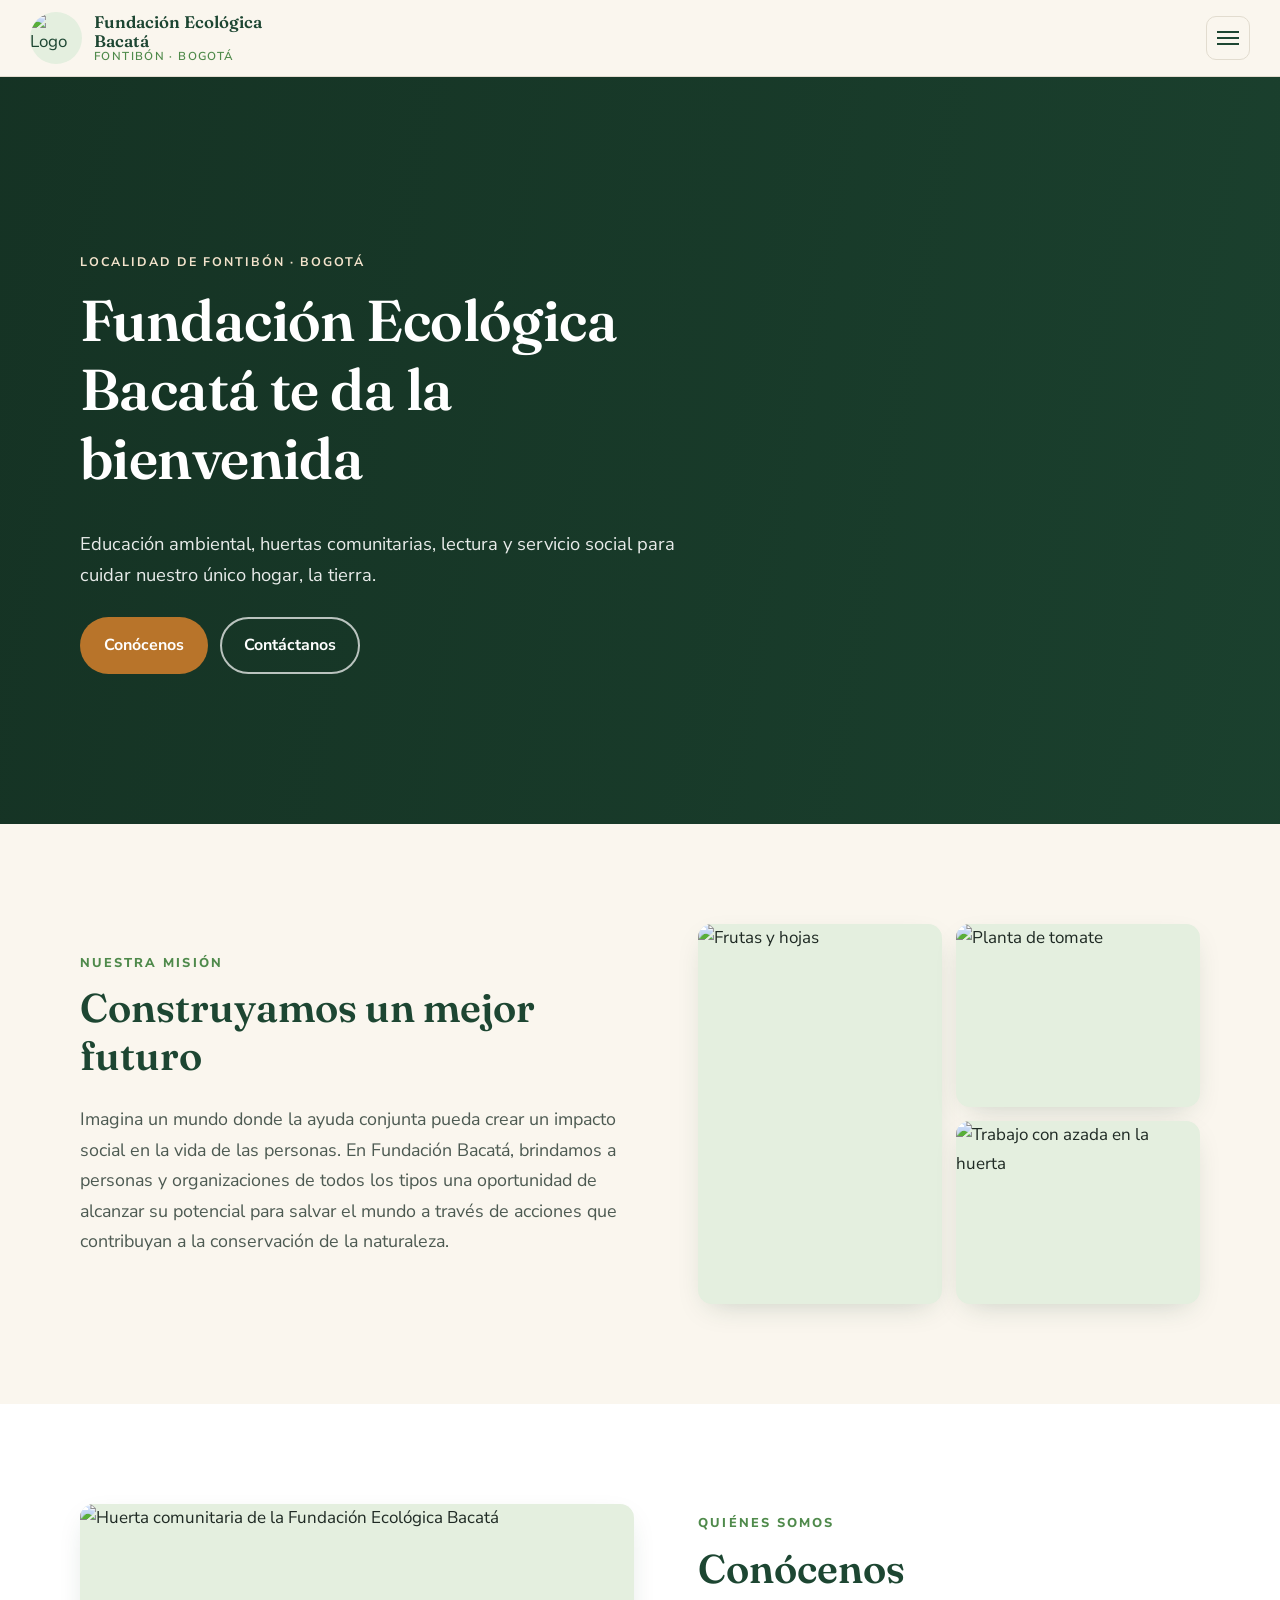
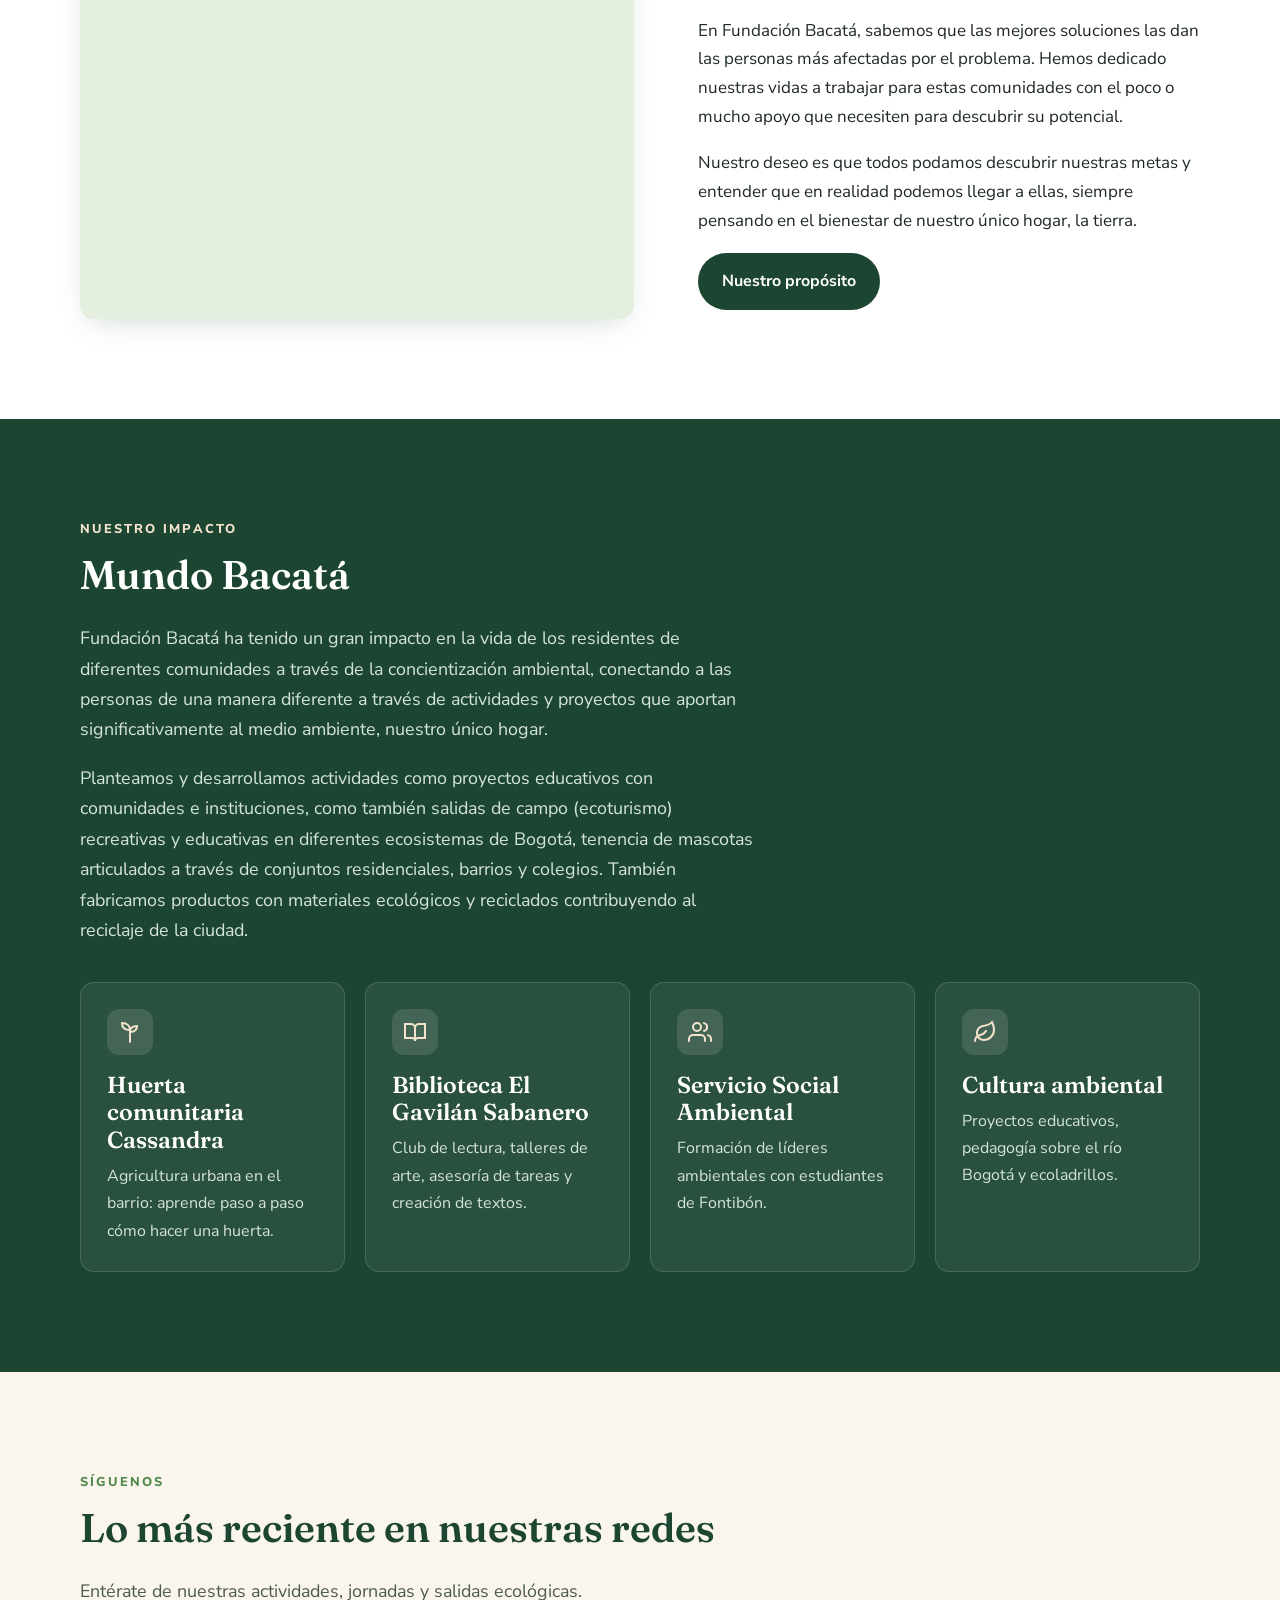
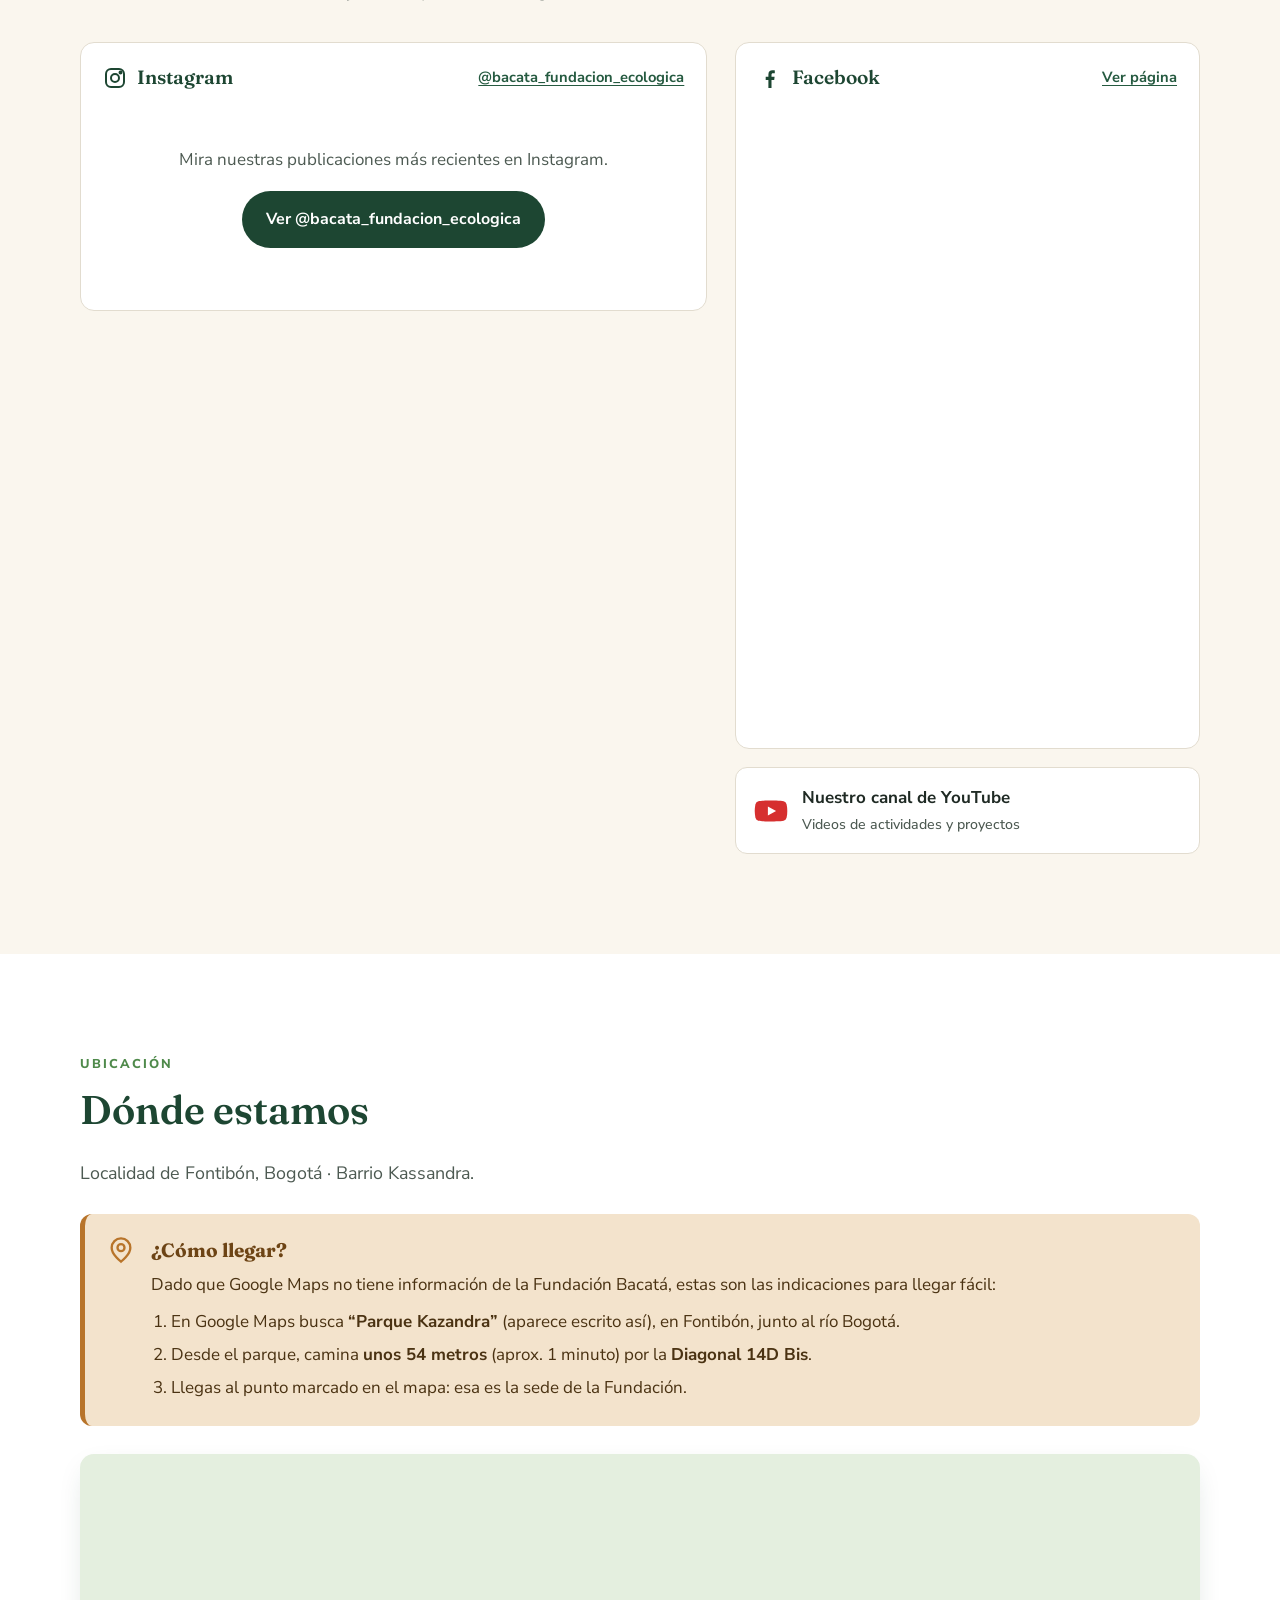
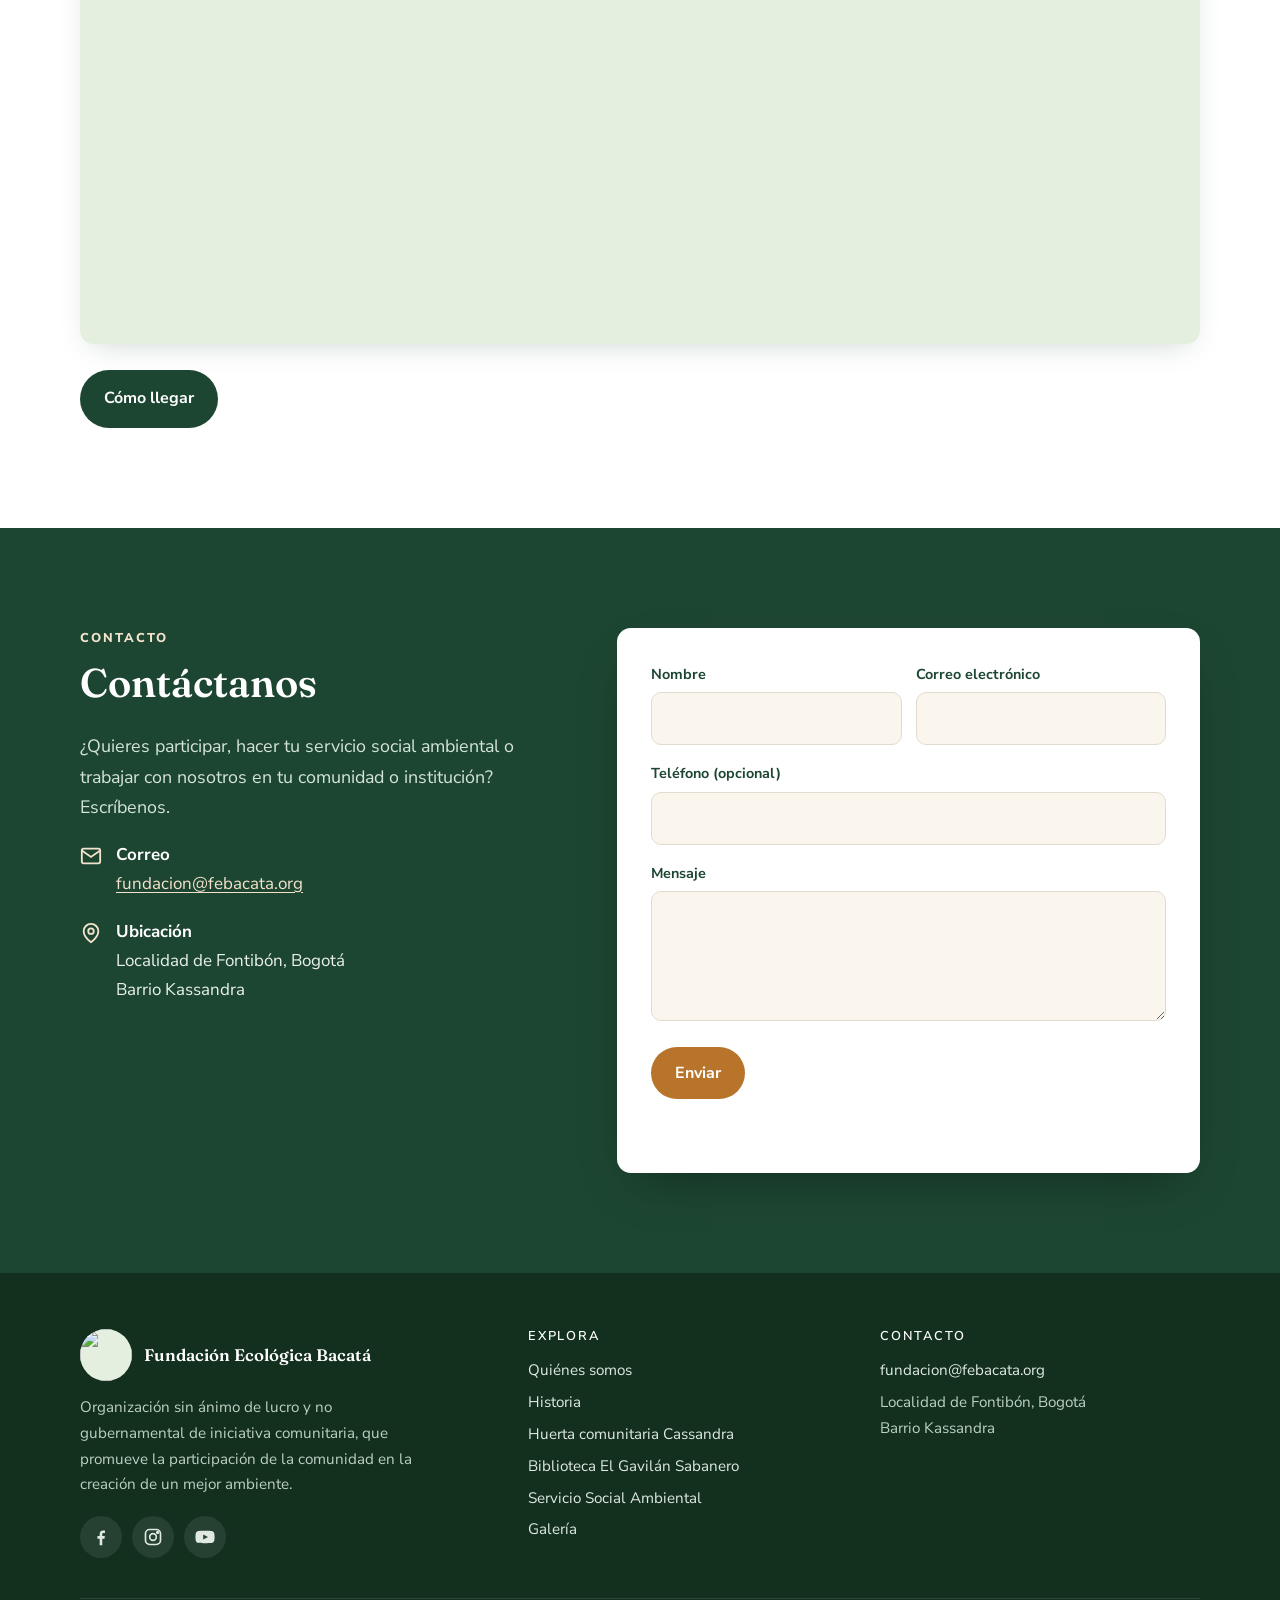
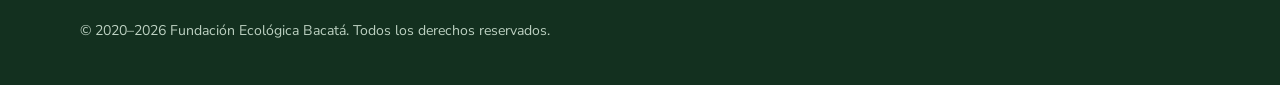
==== public/index.html @ 79679cc3 "Add files via upload" ====
<!DOCTYPE html>
<html lang="es">
<head>
<meta charset="utf-8">
<meta name="viewport" content="width=device-width, initial-scale=1">
<title>Fundación Ecológica Bacatá | Educación ambiental en Fontibón, Bogotá</title>
<meta name="description" content="Fundación sin ánimo de lucro en Fontibón, Bogotá: educación ambiental, huerta comunitaria, biblioteca y servicio social ambiental.">
<meta property="og:title" content="Fundación Ecológica Bacatá | Educación ambiental en Fontibón, Bogotá">
<meta property="og:description" content="Fundación sin ánimo de lucro en Fontibón, Bogotá: educación ambiental, huerta comunitaria, biblioteca y servicio social ambiental.">
<meta property="og:image" content="https://static.wixstatic.com/media/26b0b0_2f46b779b4594ceba33f2dfde3240cec~mv2.jpg/v1/fit/w_1200,h_1200,q_85/26b0b0_2f46b779b4594ceba33f2dfde3240cec~mv2.jpg">
<meta property="og:locale" content="es_CO">
<meta name="theme-color" content="#1d4632">
<link rel="icon" href="https://static.wixstatic.com/media/26b0b0_078ad6e830fc4a9cbe1fc3b17f35b303~mv2.jpg/v1/fit/w_64,h_64,q_85/26b0b0_078ad6e830fc4a9cbe1fc3b17f35b303~mv2.jpg">
<link rel="preconnect" href="https://fonts.googleapis.com">
<link rel="preconnect" href="https://fonts.gstatic.com" crossorigin>
<link rel="preconnect" href="https://static.wixstatic.com">
<link rel="stylesheet" href="https://fonts.googleapis.com/css2?family=Fraunces:opsz,wght@9..144,500;9..144,600;9..144,700&family=Nunito+Sans:opsz,wght@6..12,400;6..12,600;6..12,700;6..12,800&display=swap">
<link rel="stylesheet" href="assets/css/styles.css">
</head>
<body>
<a class="saltar" href="#contenido">Saltar al contenido</a>
<header class="cabecera">
  <div class="contenedor">
    <a class="marca" href="index.html">
      <img src="https://static.wixstatic.com/media/26b0b0_078ad6e830fc4a9cbe1fc3b17f35b303~mv2.jpg/v1/fit/w_120,h_120,q_85/26b0b0_078ad6e830fc4a9cbe1fc3b17f35b303~mv2.jpg" alt="Logo Fundación Ecológica Bacatá" width="52" height="52">
      <span>Fundación Ecológica<br>Bacatá<small>Fontibón · Bogotá</small></span>
    </a>
    <button class="menu-toggle" aria-label="Abrir menú" aria-expanded="false" aria-controls="nav-principal"><span></span><span></span><span></span></button>
    <nav class="nav" id="nav-principal" aria-label="Principal"><ul><li><a href="index.html" aria-current="page">Inicio</a></li><li class="tiene-sub"><a href="quienes-somos.html">Quiénes somos</a><ul class="submenu"><li><a href="quienes-somos.html#proposito">Nuestro propósito</a></li><li><a href="quienes-somos.html#experiencia">Experiencia</a></li><li><a href="quienes-somos.html#cultura-ambiental">Construyendo cultura ambiental</a></li><li><a href="quienes-somos.html#pedagogia">Pedagogía</a></li><li><a href="quienes-somos.html#ecoladrillos">Ecoladrillos</a></li></ul></li><li><a href="historia.html">Historia</a></li><li><a href="huerta.html">Huerta comunitaria</a></li><li class="tiene-sub"><a href="biblioteca.html">Biblioteca</a><ul class="submenu"><li><a href="biblioteca.html#nuestro-inicio">Nuestro inicio</a></li><li><a href="biblioteca.html#actividades">Actividades</a></li><li><a href="biblioteca.html#ambiente-y-ciudadania">Ambiente y Ciudadanía</a></li></ul></li><li class="tiene-sub"><a href="servicio-social.html">Servicio social</a><ul class="submenu"><li><a href="servicio-social.html#nosotros">Servicio Social Ambiental</a></li><li><a href="servicio-social.html#plantas-invasoras">Proyectos plantas invasoras</a></li><li><a href="servicio-social.html#socializacion">Socialización proyectos</a></li><li><a href="servicio-social.html#juegos">Juegos de las invasoras</a></li></ul></li><li class="tiene-sub"><a href="galeria.html">Galería</a><ul class="submenu"><li><a href="galeria.html#galeria-biblioteca">Biblioteca</a></li><li><a href="galeria.html#galeria-huerta">Huerta</a></li><li><a href="galeria.html#galeria-servicio-social">Servicio social</a></li></ul></li><li><a class="btn-contacto" href="index.html#contacto">Contáctanos</a></li></ul></nav>
  </div>
</header>
<main id="contenido">
<section class="hero" style="background-image:url('https://static.wixstatic.com/media/26b0b0_2f46b779b4594ceba33f2dfde3240cec~mv2.jpg/v1/fit/w_1920,h_1920,q_85/26b0b0_2f46b779b4594ceba33f2dfde3240cec~mv2.jpg')">
  <div class="contenedor">
    <span class="etiqueta">Localidad de Fontibón · Bogotá</span>
    <h1>Fundación Ecológica Bacatá te da la bienvenida</h1>
    <p>Educación ambiental, huertas comunitarias, lectura y servicio social para cuidar nuestro único hogar, la tierra.</p><div class="botones"><a class="btn btn-primario" href="quienes-somos.html">Conócenos</a><a class="btn btn-claro" href="#contacto">Contáctanos</a></div>
  </div>
</section>
<section class="seccion">
  <div class="contenedor dos-col">
    <div class="aparecer">
      <span class="sobretitulo">Nuestra misión</span>
      <h2>Construyamos un mejor futuro</h2>
      <p class="intro">Imagina un mundo donde la ayuda conjunta pueda crear un impacto social en la vida de las personas. En Fundación Bacatá, brindamos a personas y organizaciones de todos los tipos una oportunidad de alcanzar su potencial para salvar el mundo a través de acciones que contribuyan a la conservación de la naturaleza.</p>
    </div>
    <div class="collage aparecer">
      <div class="foto"><img src="https://static.wixstatic.com/media/a9e7b58e7ddd46d9afcca87f3c8f2f12.jpg/v1/fit/w_900,h_900,q_85/a9e7b58e7ddd46d9afcca87f3c8f2f12.jpg" alt="Frutas y hojas" loading="lazy"></div>
      <div class="foto"><img src="https://static.wixstatic.com/media/86932d0ccef0416ebcc3f03ace6ef3ee.jpg/v1/fit/w_600,h_600,q_85/86932d0ccef0416ebcc3f03ace6ef3ee.jpg" alt="Planta de tomate" loading="lazy"></div>
      <div class="foto"><img src="https://static.wixstatic.com/media/26b0b0_52fb4369b2104da89bbb9229ed18466c~mv2.jpg/v1/fit/w_600,h_600,q_85/26b0b0_52fb4369b2104da89bbb9229ed18466c~mv2.jpg" alt="Trabajo con azada en la huerta" loading="lazy"></div>
    </div>
  </div>
</section>

<section class="seccion seccion-alterna">
  <div class="contenedor dos-col invertido">
    <div class="aparecer">
      <span class="sobretitulo">Quiénes somos</span>
      <h2>Conócenos</h2>
      <p>En Fundación Bacatá, sabemos que las mejores soluciones las dan las personas más afectadas por el problema. Hemos dedicado nuestras vidas a trabajar para estas comunidades con el poco o mucho apoyo que necesiten para descubrir su potencial.</p>
      <p>Nuestro deseo es que todos podamos descubrir nuestras metas y entender que en realidad podemos llegar a ellas, siempre pensando en el bienestar de nuestro único hogar, la tierra.</p>
      <a class="btn btn-verde" href="quienes-somos.html">Nuestro propósito</a>
    </div>
    <div class="aparecer"><div class="foto"><img src="https://static.wixstatic.com/media/26b0b0_1e5e4c9eee2049d390954b42a207dcb9~mv2.jpg/v1/fit/w_900,h_900,q_85/26b0b0_1e5e4c9eee2049d390954b42a207dcb9~mv2.jpg" alt="Huerta comunitaria de la Fundación Ecológica Bacatá" loading="lazy"></div></div>
  </div>
</section>

<section class="seccion seccion-verde">
  <div class="contenedor">
    <span class="sobretitulo">Nuestro impacto</span>
    <h2>Mundo Bacatá</h2>
    <p class="intro">Fundación Bacatá ha tenido un gran impacto en la vida de los residentes de diferentes comunidades a través de la concientización ambiental, conectando a las personas de una manera diferente a través de actividades y proyectos que aportan significativamente al medio ambiente, nuestro único hogar.</p>
    <p class="intro">Planteamos y desarrollamos actividades como proyectos educativos con comunidades e instituciones, como también salidas de campo (ecoturismo) recreativas y educativas en diferentes ecosistemas de Bogotá, tenencia de mascotas articulados a través de conjuntos residenciales, barrios y colegios. También fabricamos productos con materiales ecológicos y reciclados contribuyendo al reciclaje de la ciudad.</p>
    <div class="tarjetas">
      <article class="tarjeta aparecer"><div class="icono"><svg viewBox="0 0 24 24" fill="none" stroke="currentColor" stroke-width="2" stroke-linecap="round" aria-hidden="true"><path d="M12 22V10"/><path d="M12 10C12 6 9 3 4 3c0 5 3 7 8 7zM12 12c0-3.5 2.5-6 7-6 0 4.5-2.5 6-7 6z"/></svg></div><h3><a class="cubrir" href="huerta.html">Huerta comunitaria Cassandra</a></h3><p>Agricultura urbana en el barrio: aprende paso a paso cómo hacer una huerta.</p></article>
      <article class="tarjeta aparecer"><div class="icono"><svg viewBox="0 0 24 24" fill="none" stroke="currentColor" stroke-width="2" stroke-linecap="round" aria-hidden="true"><path d="M2 4h6a4 4 0 0 1 4 4v13a3 3 0 0 0-3-3H2z"/><path d="M22 4h-6a4 4 0 0 0-4 4v13a3 3 0 0 1 3-3h7z"/></svg></div><h3><a class="cubrir" href="biblioteca.html">Biblioteca El Gavilán Sabanero</a></h3><p>Club de lectura, talleres de arte, asesoría de tareas y creación de textos.</p></article>
      <article class="tarjeta aparecer"><div class="icono"><svg viewBox="0 0 24 24" fill="none" stroke="currentColor" stroke-width="2" stroke-linecap="round" aria-hidden="true"><path d="M17 21v-2a4 4 0 0 0-4-4H5a4 4 0 0 0-4 4v2"/><circle cx="9" cy="7" r="4"/><path d="M23 21v-2a4 4 0 0 0-3-3.9M16 3.1a4 4 0 0 1 0 7.8"/></svg></div><h3><a class="cubrir" href="servicio-social.html">Servicio Social Ambiental</a></h3><p>Formación de líderes ambientales con estudiantes de Fontibón.</p></article>
      <article class="tarjeta aparecer"><div class="icono"><svg viewBox="0 0 24 24" fill="none" stroke="currentColor" stroke-width="2" stroke-linecap="round" aria-hidden="true"><path d="M11 20A7 7 0 0 1 9.8 6.1C15.5 5 17 4.5 19 2c1 2 2 4.2 2 8 0 5.5-4.8 10-10 10z"/><path d="M2 21c0-3 1.9-5.4 5.2-6.1 2.4-.5 4.8-2 5.8-3.9"/></svg></div><h3><a class="cubrir" href="quienes-somos.html#cultura-ambiental">Cultura ambiental</a></h3><p>Proyectos educativos, pedagogía sobre el río Bogotá y ecoladrillos.</p></article>
    </div>
  </div>
</section>

<section class="seccion" id="redes">
  <div class="contenedor">
    <span class="sobretitulo">Síguenos</span>
    <h2>Lo más reciente en nuestras redes</h2>
    <p class="intro">Entérate de nuestras actividades, jornadas y salidas ecológicas.</p>
    <div class="redes-grid">
      <div class="panel">
        <div class="panel-cab">
          <h3><svg viewBox="0 0 24 24" fill="none" stroke="currentColor" stroke-width="2" aria-hidden="true"><rect x="3" y="3" width="18" height="18" rx="5"/><circle cx="12" cy="12" r="4"/><circle cx="17.5" cy="6.5" r="1" fill="currentColor"/></svg> Instagram</h3>
          <a href="https://www.instagram.com/bacata_fundacion_ecologica/" target="_blank" rel="noopener">@bacata_fundacion_ecologica</a>
        </div>
        <div class="ig-grid" id="ig-feed" aria-live="polite">
          <div class="esqueleto"></div><div class="esqueleto"></div><div class="esqueleto"></div><div class="esqueleto"></div><div class="esqueleto"></div><div class="esqueleto"></div><div class="esqueleto"></div><div class="esqueleto"></div><div class="esqueleto"></div>
        </div>
      </div>
      <div>
        <div class="panel">
          <div class="panel-cab">
            <h3><svg viewBox="0 0 24 24" fill="currentColor" aria-hidden="true"><path d="M13.5 22v-8h2.7l.4-3.2h-3.1V8.8c0-.9.3-1.5 1.6-1.5h1.7V4.4c-.3 0-1.3-.1-2.4-.1-2.4 0-4 1.5-4 4.1v2.4H7.7V14h2.7v8h3.1z"/></svg> Facebook</h3>
            <a href="https://www.facebook.com/fundacionecologicabacata.febacata" target="_blank" rel="noopener">Ver página</a>
          </div>
          <div class="fb-marco">
            <iframe title="Publicaciones de Facebook de la Fundación Ecológica Bacatá" loading="lazy"
              src="https://www.facebook.com/plugins/page.php?href=https%3A%2F%2Fwww.facebook.com%2Ffundacionecologicabacata.febacata&amp;tabs=timeline&amp;width=500&amp;height=620&amp;small_header=false&amp;adapt_container_width=true&amp;hide_cover=false&amp;show_facepile=true&amp;locale=es_LA"
              allow="encrypted-media; clipboard-write; web-share"></iframe>
          </div>
        </div>
        <a class="yt-card" href="https://www.youtube.com/channel/UCAX23SJzOsQF9qCXDEm4dkg" target="_blank" rel="noopener"><svg viewBox="0 0 24 24" fill="currentColor" aria-hidden="true"><path d="M23 7.2a3 3 0 0 0-2.1-2.1C19 4.6 12 4.6 12 4.6s-7 0-8.9.5A3 3 0 0 0 1 7.2 31 31 0 0 0 .5 12 31 31 0 0 0 1 16.8a3 3 0 0 0 2.1 2.1c1.9.5 8.9.5 8.9.5s7 0 8.9-.5a3 3 0 0 0 2.1-2.1c.4-1.6.5-3.2.5-4.8s-.1-3.2-.5-4.8zM9.8 15.1V8.9L15.6 12l-5.8 3.1z"/></svg><span>Nuestro canal de YouTube<small>Videos de actividades y proyectos</small></span></a>
      </div>
    </div>
  </div>
</section>

<section class="seccion seccion-alterna" id="ubicacion">
  <div class="contenedor">
    <span class="sobretitulo">Ubicación</span>
    <h2>Dónde estamos</h2>
    <p class="intro">Localidad de Fontibón, Bogotá · Barrio Kassandra.</p>
    <div class="nota-llegada">
      <div class="nota-icono"><svg viewBox="0 0 24 24" fill="none" stroke="currentColor" stroke-width="2" aria-hidden="true"><path d="M20 10c0 6-8 12-8 12s-8-6-8-12a8 8 0 0 1 16 0z"/><circle cx="12" cy="10" r="3"/></svg></div>
      <div>
        <strong>¿Cómo llegar?</strong>
        <p>Dado que Google Maps no tiene información de la Fundación Bacatá, estas son las indicaciones para llegar fácil:</p>
        <ol>
          <li>En Google Maps busca <b>“Parque Kazandra”</b> (aparece escrito así), en Fontibón, junto al río Bogotá.</li>
          <li>Desde el parque, camina <b>unos 54 metros</b> (aprox. 1 minuto) por la <b>Diagonal 14D Bis</b>.</li>
          <li>Llegas al punto marcado en el mapa: esa es la sede de la Fundación.</li>
        </ol>
      </div>
    </div>
    <div class="mapa-marco">
      <iframe title="Mapa: Barrio Kassandra, Fontibón, Bogotá" loading="lazy" referrerpolicy="no-referrer-when-downgrade" allowfullscreen
        src="https://www.google.com/maps?q=4.693056,-74.170722&amp;z=16&amp;output=embed"></iframe>
    </div>
    <div class="botones"><a class="btn btn-verde" href="https://www.google.com/maps/dir/?api=1&amp;destination=4.693056,-74.170722" target="_blank" rel="noopener">Cómo llegar</a></div>
  </div>
</section>

<section class="seccion seccion-verde" id="contacto">
  <div class="contenedor contacto-grid">
    <div>
      <span class="sobretitulo">Contacto</span>
      <h2>Contáctanos</h2>
      <p class="intro">¿Quieres participar, hacer tu servicio social ambiental o trabajar con nosotros en tu comunidad o institución? Escríbenos.</p>
      <div class="dato"><svg viewBox="0 0 24 24" fill="none" stroke="currentColor" stroke-width="2" aria-hidden="true"><rect x="2" y="4" width="20" height="16" rx="2"/><path d="m22 6-10 7L2 6"/></svg><div><strong>Correo</strong><a href="mailto:fundacion@febacata.org">fundacion@febacata.org</a></div></div>
      <div class="dato"><svg viewBox="0 0 24 24" fill="none" stroke="currentColor" stroke-width="2" aria-hidden="true"><path d="M20 10c0 6-8 12-8 12s-8-6-8-12a8 8 0 0 1 16 0z"/><circle cx="12" cy="10" r="3"/></svg><div><strong>Ubicación</strong>Localidad de Fontibón, Bogotá<br>Barrio Kassandra</div></div>
    </div>
    <form class="formulario" id="form-contacto" novalidate>
      <div class="fila">
        <div class="campo"><label for="f-nombre">Nombre</label><input id="f-nombre" name="nombre" required autocomplete="name"></div>
        <div class="campo"><label for="f-email">Correo electrónico</label><input id="f-email" name="email" type="email" required autocomplete="email"></div>
      </div>
      <div class="campo"><label for="f-tel">Teléfono (opcional)</label><input id="f-tel" name="telefono" type="tel" autocomplete="tel"></div>
      <div class="campo"><label for="f-msg">Mensaje</label><textarea id="f-msg" name="mensaje" required></textarea></div>
      <input type="checkbox" name="botcheck" class="hp" tabindex="-1" autocomplete="off" aria-hidden="true">
      <button class="btn btn-primario" type="submit">Enviar</button>
      <p class="estado" role="status"></p>
    </form>
  </div>
</section>

</main>
<footer class="pie-pagina">
  <div class="contenedor">
    <div class="columnas">
      <div>
        <a class="marca" href="index.html"><img src="https://static.wixstatic.com/media/26b0b0_078ad6e830fc4a9cbe1fc3b17f35b303~mv2.jpg/v1/fit/w_120,h_120,q_85/26b0b0_078ad6e830fc4a9cbe1fc3b17f35b303~mv2.jpg" alt="" width="52" height="52"><span>Fundación Ecológica Bacatá</span></a>
        <p style="margin-top:14px;max-width:38ch">Organización sin ánimo de lucro y no gubernamental de iniciativa comunitaria, que promueve la participación de la comunidad en la creación de un mejor ambiente.</p>
        <div class="sociales">
          <a href="https://www.facebook.com/fundacionecologicabacata.febacata" target="_blank" rel="noopener" aria-label="Facebook"><svg viewBox="0 0 24 24" fill="currentColor" aria-hidden="true"><path d="M13.5 22v-8h2.7l.4-3.2h-3.1V8.8c0-.9.3-1.5 1.6-1.5h1.7V4.4c-.3 0-1.3-.1-2.4-.1-2.4 0-4 1.5-4 4.1v2.4H7.7V14h2.7v8h3.1z"/></svg></a>
          <a href="https://www.instagram.com/bacata_fundacion_ecologica/" target="_blank" rel="noopener" aria-label="Instagram"><svg viewBox="0 0 24 24" fill="none" stroke="currentColor" stroke-width="2" aria-hidden="true"><rect x="3" y="3" width="18" height="18" rx="5"/><circle cx="12" cy="12" r="4"/><circle cx="17.5" cy="6.5" r="1" fill="currentColor"/></svg></a>
          <a href="https://www.youtube.com/channel/UCAX23SJzOsQF9qCXDEm4dkg" target="_blank" rel="noopener" aria-label="YouTube"><svg viewBox="0 0 24 24" fill="currentColor" aria-hidden="true"><path d="M23 7.2a3 3 0 0 0-2.1-2.1C19 4.6 12 4.6 12 4.6s-7 0-8.9.5A3 3 0 0 0 1 7.2 31 31 0 0 0 .5 12 31 31 0 0 0 1 16.8a3 3 0 0 0 2.1 2.1c1.9.5 8.9.5 8.9.5s7 0 8.9-.5a3 3 0 0 0 2.1-2.1c.4-1.6.5-3.2.5-4.8s-.1-3.2-.5-4.8zM9.8 15.1V8.9L15.6 12l-5.8 3.1z"/></svg></a>
        </div>
      </div>
      <div>
        <h4>Explora</h4>
        <ul>
          <li><a href="quienes-somos.html">Quiénes somos</a></li>
          <li><a href="historia.html">Historia</a></li>
          <li><a href="huerta.html">Huerta comunitaria Cassandra</a></li>
          <li><a href="biblioteca.html">Biblioteca El Gavilán Sabanero</a></li>
          <li><a href="servicio-social.html">Servicio Social Ambiental</a></li>
          <li><a href="galeria.html">Galería</a></li>
        </ul>
      </div>
      <div>
        <h4>Contacto</h4>
        <ul>
          <li><a href="mailto:fundacion@febacata.org">fundacion@febacata.org</a></li>
          <li>Localidad de Fontibón, Bogotá<br>Barrio Kassandra</li>
        </ul>
      </div>
    </div>
    <p class="legal">© 2020–<span id="anio">2026</span> Fundación Ecológica Bacatá. Todos los derechos reservados.</p>
  </div>
  <script>document.getElementById("anio").textContent=new Date().getFullYear()</script>
</footer>
<script src="assets/js/main.js" defer></script>
</body>
</html>
---- public/assets/css/styles.css ----
/* Fundación Ecológica Bacatá — estilos */
:root {
  --bosque: #1d4632;
  --bosque-2: #255a40;
  --hoja: #4f8a4b;
  --hoja-claro: #e4efdf;
  --tierra: #b8742a;
  --tierra-claro: #f3e3cc;
  --crema: #faf6ee;
  --papel: #ffffff;
  --tinta: #1f2a24;
  --tinta-suave: #4d5a52;
  --borde: #e2dccf;
  --radio: 14px;
  --sombra: 0 10px 30px -12px rgba(29, 70, 50, .25);
  --ancho: 1160px;
  --serif: "Fraunces", Georgia, "Times New Roman", serif;
  --sans: "Nunito Sans", system-ui, -apple-system, "Segoe UI", Roboto, sans-serif;
}

*, *::before, *::after { box-sizing: border-box; }
html { scroll-behavior: smooth; scroll-padding-top: 90px; }
body {
  margin: 0;
  font-family: var(--sans);
  font-size: 1.0625rem;
  line-height: 1.7;
  color: var(--tinta);
  background: var(--crema);
  -webkit-font-smoothing: antialiased;
}
img { max-width: 100%; display: block; height: auto; }
a { color: var(--bosque-2); text-underline-offset: 3px; }
a:hover { color: var(--tierra); }
h1, h2, h3, h4 { font-family: var(--serif); color: var(--bosque); line-height: 1.2; margin: 0 0 .6em; font-weight: 600; }
h1 { font-size: clamp(2.1rem, 5vw, 3.6rem); letter-spacing: -.01em; }
h2 { font-size: clamp(1.7rem, 3.4vw, 2.5rem); }
h3 { font-size: clamp(1.2rem, 2vw, 1.45rem); }
p { margin: 0 0 1em; }
.contenedor { width: 100%; max-width: var(--ancho); margin: 0 auto; padding: 0 20px; }
.visually-hidden { position: absolute !important; width: 1px; height: 1px; overflow: hidden; clip: rect(0 0 0 0); white-space: nowrap; }
.saltar { position: absolute; left: -999px; top: 8px; background: var(--bosque); color: #fff; padding: 8px 14px; border-radius: 8px; z-index: 100; }
.saltar:focus { left: 8px; }

/* ---------- Encabezado ---------- */
.cabecera {
  position: sticky; top: 0; z-index: 50;
  background: rgba(250, 246, 238, .94);
  backdrop-filter: saturate(1.4) blur(8px);
  border-bottom: 1px solid var(--borde);
}
.cabecera .contenedor { display: flex; align-items: center; justify-content: space-between; gap: 16px; min-height: 76px; }
.marca { display: flex; align-items: center; gap: 12px; text-decoration: none; color: var(--bosque); }
.marca img { width: 52px; height: 52px; border-radius: 50%; object-fit: cover; background: var(--hoja-claro); }
.marca span { font-family: var(--serif); font-weight: 600; line-height: 1.1; font-size: 1.05rem; }
.marca small { display: block; font-family: var(--sans); font-weight: 600; font-size: .72rem; letter-spacing: .12em; text-transform: uppercase; color: var(--hoja); }

.nav ul { list-style: none; margin: 0; padding: 0; }
.nav > ul { display: flex; align-items: center; gap: 2px; }
.nav a, .nav button.sub-toggle {
  display: block; padding: 10px 12px; border-radius: 10px;
  color: var(--tinta); text-decoration: none; font-weight: 600; font-size: .95rem;
  background: none; border: 0; font-family: inherit; cursor: pointer;
}
.nav a:hover, .nav a[aria-current="page"] { color: var(--bosque); background: var(--hoja-claro); }
.nav li { position: relative; }
.nav .submenu {
  position: absolute; top: 100%; left: 0; min-width: 240px;
  background: var(--papel); border: 1px solid var(--borde); border-radius: 12px;
  box-shadow: var(--sombra); padding: 8px;
  opacity: 0; visibility: hidden; transform: translateY(6px); transition: .18s ease;
}
.nav li:hover > .submenu, .nav li:focus-within > .submenu { opacity: 1; visibility: visible; transform: none; }
.nav .submenu a { font-weight: 500; }
.nav .tiene-sub > a::after { content: ""; display: inline-block; width: 6px; height: 6px; margin-left: 7px; border-right: 2px solid currentColor; border-bottom: 2px solid currentColor; transform: translateY(-3px) rotate(45deg); opacity: .6; }
.nav .btn-contacto { background: var(--bosque); color: #fff; margin-left: 8px; }
.nav .btn-contacto:hover { background: var(--bosque-2); color: #fff; }
.menu-toggle { display: none; background: none; border: 1px solid var(--borde); border-radius: 10px; padding: 10px; cursor: pointer; }
.menu-toggle span { display: block; width: 22px; height: 2px; background: var(--bosque); margin: 4px 0; transition: .2s; }

@media (max-width: 1300px) {
  .menu-toggle { display: block; }
  .nav {
    position: fixed; inset: 76px 0 0 0; background: var(--crema);
    overflow-y: auto; padding: 12px 20px 40px;
    opacity: 0; transform: translateY(-8px); transition: opacity .2s ease, transform .2s ease, visibility .2s; visibility: hidden; pointer-events: none;
  }
  .nav.abierto { opacity: 1; transform: none; visibility: visible; pointer-events: auto; }
  .nav > ul { flex-direction: column; align-items: stretch; }
  .nav a { padding: 12px 10px; font-size: 1.05rem; }
  .nav .submenu { position: static; opacity: 1; visibility: visible; transform: none; box-shadow: none; border: 0; background: none; padding: 0 0 6px 14px; min-width: 0; }
  .nav .submenu a { font-size: .98rem; color: var(--tinta-suave); padding: 8px 10px; }
  .nav .tiene-sub > a::after { display: none; }
  .nav .btn-contacto { margin: 10px 0 0; text-align: center; }
  body.menu-abierto { overflow: hidden; }
  .menu-toggle[aria-expanded="true"] span:nth-child(1) { transform: translateY(6px) rotate(45deg); }
  .menu-toggle[aria-expanded="true"] span:nth-child(2) { opacity: 0; }
  .menu-toggle[aria-expanded="true"] span:nth-child(3) { transform: translateY(-6px) rotate(-45deg); }
}

/* ---------- Hero ---------- */
.hero {
  position: relative; color: #fff; overflow: hidden;
  background: var(--bosque) center/cover no-repeat;
}
.hero::before { content: ""; position: absolute; inset: 0; background: linear-gradient(100deg, rgba(20, 48, 34, .88) 0%, rgba(20, 48, 34, .55) 55%, rgba(20, 48, 34, .25) 100%); }
.hero .contenedor { position: relative; padding-top: clamp(80px, 14vw, 170px); padding-bottom: clamp(80px, 12vw, 150px); }
.hero h1 { color: #fff; max-width: 15ch; }
.hero p { max-width: 58ch; font-size: 1.15rem; color: rgba(255,255,255,.9); }
.hero .etiqueta { display: inline-block; font-size: .78rem; font-weight: 700; letter-spacing: .16em; text-transform: uppercase; color: var(--tierra-claro); margin-bottom: 14px; }
.hero-pagina .contenedor { padding-top: clamp(60px, 9vw, 110px); padding-bottom: clamp(50px, 7vw, 90px); }
.hero-pagina h1 { max-width: 22ch; }
.botones { display: flex; flex-wrap: wrap; gap: 12px; margin-top: 26px; }
.btn {
  display: inline-flex; align-items: center; gap: 8px; padding: 13px 22px; border-radius: 999px;
  font-weight: 700; text-decoration: none; border: 2px solid transparent; transition: .18s; cursor: pointer; font-family: inherit; font-size: 1rem;
}
.btn-primario { background: var(--tierra); color: #fff; }
.btn-primario:hover { background: #9e6222; color: #fff; }
.btn-claro { border-color: rgba(255,255,255,.7); color: #fff; }
.btn-claro:hover { background: #fff; color: var(--bosque); }
.btn-verde { background: var(--bosque); color: #fff; }
.btn-verde:hover { background: var(--bosque-2); color: #fff; }

/* ---------- Secciones ---------- */
.seccion { padding: clamp(56px, 8vw, 100px) 0; }
.seccion-alterna { background: var(--papel); }
.seccion-verde { background: var(--bosque); color: #e9f1ea; }
.seccion-verde h2, .seccion-verde h3 { color: #fff; }
.seccion-verde a { color: var(--tierra-claro); }
.sobretitulo { display: block; font-size: .8rem; font-weight: 800; letter-spacing: .16em; text-transform: uppercase; color: var(--hoja); margin-bottom: 10px; }
.seccion-verde .sobretitulo { color: var(--tierra-claro); }
.intro { max-width: 62ch; font-size: 1.12rem; color: var(--tinta-suave); }
.seccion-verde .intro { color: #d5e4d8; }
.dos-col { display: grid; grid-template-columns: 1.05fr .95fr; gap: clamp(28px, 5vw, 64px); align-items: center; }
.dos-col.invertido > :first-child { order: 2; }
@media (max-width: 860px) { .dos-col { grid-template-columns: 1fr; } .dos-col.invertido > :first-child { order: 0; } }
.foto { border-radius: var(--radio); overflow: hidden; box-shadow: var(--sombra); background: var(--hoja-claro); }
.foto img { width: 100%; height: 100%; object-fit: cover; aspect-ratio: 4 / 3; }
.collage { display: grid; grid-template-columns: 1fr 1fr; gap: 14px; }
.collage .foto:first-child { grid-row: span 2; }
.collage .foto:first-child img { aspect-ratio: auto; height: 100%; }

.tarjetas { display: grid; grid-template-columns: repeat(auto-fit, minmax(230px, 1fr)); gap: 20px; margin-top: 36px; }
.tarjeta {
  background: var(--papel); border: 1px solid var(--borde); border-radius: var(--radio);
  padding: 26px; transition: .2s; position: relative;
}
.tarjeta:hover { transform: translateY(-3px); box-shadow: var(--sombra); }
.tarjeta h3 { margin-bottom: .4em; }
.tarjeta p { color: var(--tinta-suave); margin: 0; font-size: 1rem; }
.tarjeta .icono { width: 46px; height: 46px; border-radius: 12px; display: grid; place-items: center; background: var(--hoja-claro); color: var(--bosque); margin-bottom: 16px; }
.tarjeta .icono svg { width: 24px; height: 24px; }
.tarjeta a.cubrir::after { content: ""; position: absolute; inset: 0; }
.tarjeta a.cubrir { text-decoration: none; color: inherit; }
.seccion-verde .tarjeta { background: rgba(255,255,255,.06); border-color: rgba(255,255,255,.14); }
.seccion-verde .tarjeta p { color: #d5e4d8; }
.seccion-verde .tarjeta h3 { color: #fff; }
.seccion-verde .tarjeta .icono { background: rgba(255,255,255,.12); color: var(--tierra-claro); }

.mision-vision { display: grid; grid-template-columns: 1fr 1fr; gap: 20px; margin-top: 32px; }
@media (max-width: 760px) { .mision-vision { grid-template-columns: 1fr; } }
.cita { background: var(--papel); border-left: 5px solid var(--hoja); border-radius: var(--radio); padding: 26px 28px; box-shadow: var(--sombra); }
.cita h3 { font-size: 1rem; font-family: var(--sans); font-weight: 800; letter-spacing: .14em; text-transform: uppercase; color: var(--hoja); }
.cita p { font-family: var(--serif); font-size: 1.15rem; line-height: 1.55; color: var(--tinta); margin: 0; }

/* Línea de tiempo */
.linea { position: relative; margin: 40px 0 0; padding: 0; list-style: none; }
.linea::before { content: ""; position: absolute; left: 11px; top: 6px; bottom: 6px; width: 2px; background: var(--borde); }
.linea > li { position: relative; padding: 0 0 30px 44px; }
.linea > li::before { content: ""; position: absolute; left: 3px; top: 6px; width: 18px; height: 18px; border-radius: 50%; background: var(--crema); border: 4px solid var(--hoja); }
.linea .anio { font-family: var(--serif); font-weight: 700; font-size: 1.35rem; color: var(--bosque); display: block; margin-bottom: 6px; }
.linea ul { margin: 0; padding-left: 1.1em; color: var(--tinta-suave); }
.linea ul li { margin-bottom: .55em; }

/* Pasos (huerta) */
.pasos { counter-reset: paso; display: grid; gap: 28px; margin-top: 40px; }
.paso { display: grid; grid-template-columns: 1fr 1.1fr; gap: 28px; align-items: center; background: var(--papel); border: 1px solid var(--borde); border-radius: var(--radio); padding: 22px; }
.paso:nth-child(even) > .foto { order: 2; }
.paso h3::before { counter-increment: paso; content: counter(paso, decimal-leading-zero); display: block; font-family: var(--sans); font-size: .8rem; font-weight: 800; letter-spacing: .14em; color: var(--tierra); margin-bottom: 6px; }
.paso .fotos-paso { display: grid; grid-template-columns: 1fr 1fr; gap: 10px; }
.paso .fotos-paso .foto img { aspect-ratio: 1; }
@media (max-width: 760px) { .paso { grid-template-columns: 1fr; } .paso:nth-child(even) > .foto { order: 0; } }

/* Listas */
.lista-check { list-style: none; padding: 0; margin: 0; display: grid; gap: 12px; }
.lista-check li { position: relative; padding-left: 34px; }
.lista-check li::before { content: ""; position: absolute; left: 0; top: 3px; width: 22px; height: 22px; border-radius: 50%; background: var(--hoja-claro) url("data:image/svg+xml,%3Csvg xmlns='http://www.w3.org/2000/svg' viewBox='0 0 24 24' fill='none' stroke='%231d4632' stroke-width='3' stroke-linecap='round' stroke-linejoin='round'%3E%3Cpath d='M20 6 9 17l-5-5'/%3E%3C/svg%3E") center/13px no-repeat; }
.reglamento { counter-reset: regla; list-style: none; padding: 0; margin: 24px 0 0; display: grid; grid-template-columns: repeat(auto-fit, minmax(280px, 1fr)); gap: 14px; }
.reglamento li { counter-increment: regla; background: var(--papel); border: 1px solid var(--borde); border-radius: 12px; padding: 16px 18px 16px 60px; position: relative; }
.reglamento li::before { content: counter(regla); position: absolute; left: 16px; top: 14px; width: 30px; height: 30px; border-radius: 50%; background: var(--bosque); color: #fff; font-weight: 800; display: grid; place-items: center; font-size: .9rem; }

/* Galerías */
.galeria { display: grid; grid-template-columns: repeat(auto-fill, minmax(210px, 1fr)); gap: 12px; margin-top: 28px; }
.galeria.grande { grid-template-columns: repeat(auto-fill, minmax(300px, 1fr)); }
.galeria figure { margin: 0; }
.galeria button { all: unset; display: block; width: 100%; cursor: zoom-in; border-radius: 12px; overflow: hidden; background: var(--hoja-claro); position: relative; }
.galeria button:focus-visible { outline: 3px solid var(--tierra); outline-offset: 3px; }
.galeria img { width: 100%; aspect-ratio: 1; object-fit: cover; transition: transform .35s ease; }
.galeria.contener img { object-fit: contain; background: #fff; }
.galeria button:hover img { transform: scale(1.04); }
.galeria figcaption { font-size: .92rem; color: var(--tinta-suave); padding: 8px 2px 0; line-height: 1.4; }
.subnav { display: flex; flex-wrap: wrap; gap: 8px; margin-top: 22px; }
.subnav a { padding: 8px 16px; border-radius: 999px; background: var(--papel); border: 1px solid var(--borde); text-decoration: none; font-weight: 700; font-size: .92rem; color: var(--bosque); }
.subnav a:hover { background: var(--hoja-claro); color: var(--bosque); }
.hero .subnav a { background: rgba(255,255,255,.12); border-color: rgba(255,255,255,.3); color: #fff; }
.hero .subnav a:hover { background: #fff; color: var(--bosque); }

/* Lightbox */
.lightbox { position: fixed; inset: 0; background: rgba(12, 22, 16, .94); z-index: 200; display: none; align-items: center; justify-content: center; padding: 56px 16px; }
.lightbox.abierto { display: flex; }
.lightbox img { max-height: 100%; max-width: 100%; object-fit: contain; border-radius: 6px; }
.lightbox button { position: absolute; background: rgba(255,255,255,.12); color: #fff; border: 0; width: 48px; height: 48px; border-radius: 50%; font-size: 1.5rem; cursor: pointer; }
.lightbox button:hover { background: rgba(255,255,255,.25); }
.lightbox .cerrar { top: 14px; right: 14px; }
.lightbox .ant { left: 14px; top: 50%; transform: translateY(-50%); }
.lightbox .sig { right: 14px; top: 50%; transform: translateY(-50%); }
.lightbox .pie { position: absolute; bottom: 16px; left: 0; right: 0; text-align: center; color: #dfe9e1; font-size: .95rem; padding: 0 70px; }

/* Redes */
.redes-grid { display: grid; grid-template-columns: 1.35fr 1fr; gap: 28px; margin-top: 36px; align-items: start; }
@media (max-width: 900px) { .redes-grid { grid-template-columns: 1fr; } }
.panel { background: var(--papel); border: 1px solid var(--borde); border-radius: var(--radio); padding: 22px; }
.panel-cab { display: flex; align-items: center; justify-content: space-between; gap: 12px; margin-bottom: 16px; }
.panel-cab h3 { margin: 0; display: flex; align-items: center; gap: 10px; font-size: 1.2rem; }
.panel-cab svg { width: 24px; height: 24px; }
.panel-cab a { font-weight: 700; font-size: .92rem; }
.ig-grid { display: grid; grid-template-columns: repeat(3, 1fr); gap: 8px; }
.ig-grid a { position: relative; display: block; border-radius: 10px; overflow: hidden; background: var(--hoja-claro); aspect-ratio: 1; }
.ig-grid img { width: 100%; height: 100%; object-fit: cover; transition: transform .3s; }
.ig-grid a:hover img { transform: scale(1.05); }
.ig-grid .tipo { position: absolute; top: 8px; right: 8px; width: 22px; height: 22px; color: #fff; filter: drop-shadow(0 1px 2px rgba(0,0,0,.5)); }
.ig-grid .esqueleto { background: linear-gradient(90deg, var(--hoja-claro), #f1f6ee, var(--hoja-claro)); background-size: 200% 100%; animation: brillo 1.4s infinite; border-radius: 10px; aspect-ratio: 1; }
@keyframes brillo { to { background-position: -200% 0; } }
.ig-vacio { text-align: center; padding: 40px 16px; color: var(--tinta-suave); }
.ig-vacio p { margin-bottom: 16px; }
.fb-marco { width: 100%; display: flex; justify-content: center; overflow: hidden; border-radius: 10px; }
.fb-marco iframe { border: 0; width: 100%; max-width: 500px; height: 620px; }
.yt-card { display: flex; align-items: center; gap: 14px; margin-top: 18px; padding: 16px 18px; border-radius: 12px; background: var(--papel); border: 1px solid var(--borde); text-decoration: none; color: var(--tinta); font-weight: 700; }
.yt-card svg { width: 34px; height: 34px; color: #d62f2f; flex: none; }
.yt-card small { display: block; font-weight: 500; color: var(--tinta-suave); }

/* Contacto */
.contacto-grid { display: grid; grid-template-columns: .9fr 1.1fr; gap: clamp(28px, 5vw, 60px); }
@media (max-width: 860px) { .contacto-grid { grid-template-columns: 1fr; } }
.dato { display: flex; gap: 14px; margin-bottom: 20px; }
.dato svg { width: 22px; height: 22px; flex: none; margin-top: 4px; color: var(--tierra-claro); }
.dato strong { display: block; color: #fff; }
.formulario { background: var(--papel); color: var(--tinta); border-radius: var(--radio); padding: clamp(22px, 4vw, 34px); box-shadow: 0 20px 50px -20px rgba(0,0,0,.4); }
.formulario .fila { display: grid; grid-template-columns: 1fr 1fr; gap: 14px; }
@media (max-width: 560px) { .formulario .fila { grid-template-columns: 1fr; } }
.formulario label { display: block; font-weight: 700; font-size: .9rem; margin-bottom: 6px; color: var(--bosque); }
.formulario .campo { margin-bottom: 16px; }
.formulario input, .formulario textarea {
  width: 100%; padding: 12px 14px; border: 1.5px solid var(--borde); border-radius: 10px;
  font: inherit; font-size: 1rem; background: var(--crema); color: var(--tinta);
}
.formulario input:focus, .formulario textarea:focus { outline: none; border-color: var(--hoja); background: #fff; box-shadow: 0 0 0 4px var(--hoja-claro); }
.formulario textarea { min-height: 130px; resize: vertical; }
.formulario .estado { margin: 14px 0 0; font-weight: 700; min-height: 1.5em; }
.formulario .estado.ok { color: var(--hoja); }
.formulario .estado.error { color: #b3261e; }
.hp { position: absolute; left: -5000px; }

/* Aviso contenido pendiente */
.aviso { background: var(--tierra-claro); border-radius: 12px; padding: 16px 20px; color: #6d4415; font-weight: 600; }

/* Pie */
.pie-pagina { background: #13301f; color: #bcd0c1; padding: 56px 0 28px; font-size: .95rem; }
.pie-pagina .columnas { display: grid; grid-template-columns: 1.3fr 1fr 1fr; gap: 32px; }
@media (max-width: 760px) { .pie-pagina .columnas { grid-template-columns: 1fr; } }
.pie-pagina h4 { color: #fff; font-family: var(--sans); font-size: .8rem; letter-spacing: .14em; text-transform: uppercase; margin-bottom: 14px; }
.pie-pagina a { color: #dfe9e1; text-decoration: none; }
.pie-pagina a:hover { color: var(--tierra-claro); }
.pie-pagina ul { list-style: none; margin: 0; padding: 0; display: grid; gap: 6px; }
.pie-pagina .marca span { color: #fff; }
.sociales { display: flex; gap: 10px; margin-top: 18px; }
.sociales a { width: 42px; height: 42px; display: grid; place-items: center; border-radius: 50%; background: rgba(255,255,255,.08); }
.sociales a:hover { background: var(--tierra); color: #fff; }
.sociales svg { width: 20px; height: 20px; }
.pie-pagina .legal { border-top: 1px solid rgba(255,255,255,.1); margin-top: 40px; padding-top: 20px; font-size: .88rem; }

/* Animación de entrada */
.aparecer { opacity: 0; transform: translateY(18px); transition: opacity .6s ease, transform .6s ease; }
.aparecer.visible { opacity: 1; transform: none; }
@media (prefers-reduced-motion: reduce) {
  html { scroll-behavior: auto; }
  .aparecer { opacity: 1; transform: none; transition: none; }
  * { animation: none !important; transition: none !important; }
}

/* Ajustes móviles */
.redes-grid > *, .dos-col > *, .contacto-grid > * { min-width: 0; }
.panel-cab { flex-wrap: wrap; }
.panel-cab a, .ig-vacio .btn { overflow-wrap: anywhere; }
.btn { max-width: 100%; text-align: center; justify-content: center; }
.nav a, .nav button.sub-toggle { white-space: nowrap; }
.nav > ul > li > a { padding: 9px 9px; font-size: .92rem; }
.marca { flex: none; }
.cabecera .contenedor { max-width: 1260px; }
@media (max-width: 1300px) {
  /* backdrop-filter crea un bloque contenedor para position:fixed; se quita en móvil */
  .cabecera { backdrop-filter: none; -webkit-backdrop-filter: none; background: var(--crema); }
}
.paso .galeria img { aspect-ratio: 4 / 3; }

/* Mapa */
.mapa-marco { margin-top: 28px; border-radius: var(--radio); overflow: hidden; box-shadow: var(--sombra); background: var(--hoja-claro); aspect-ratio: 16 / 7; min-height: 320px; }
.mapa-marco iframe { width: 100%; height: 100%; border: 0; display: block; }
@media (max-width: 700px) { .mapa-marco { aspect-ratio: 4 / 5; } }
.nota-llegada { display: flex; gap: 16px; margin-top: 26px; padding: 20px 22px; background: var(--tierra-claro); border-left: 5px solid var(--tierra); border-radius: 12px; color: #4a3212; }
.nota-llegada strong { display: block; font-family: var(--serif); font-size: 1.2rem; color: #6d4415; margin-bottom: 4px; }
.nota-llegada p { margin: 0 0 8px; }
.nota-llegada ol { margin: 0; padding-left: 1.2em; }
.nota-llegada li { margin-bottom: 4px; }
.nota-icono svg { width: 28px; height: 28px; color: var(--tierra); flex: none; margin-top: 2px; }
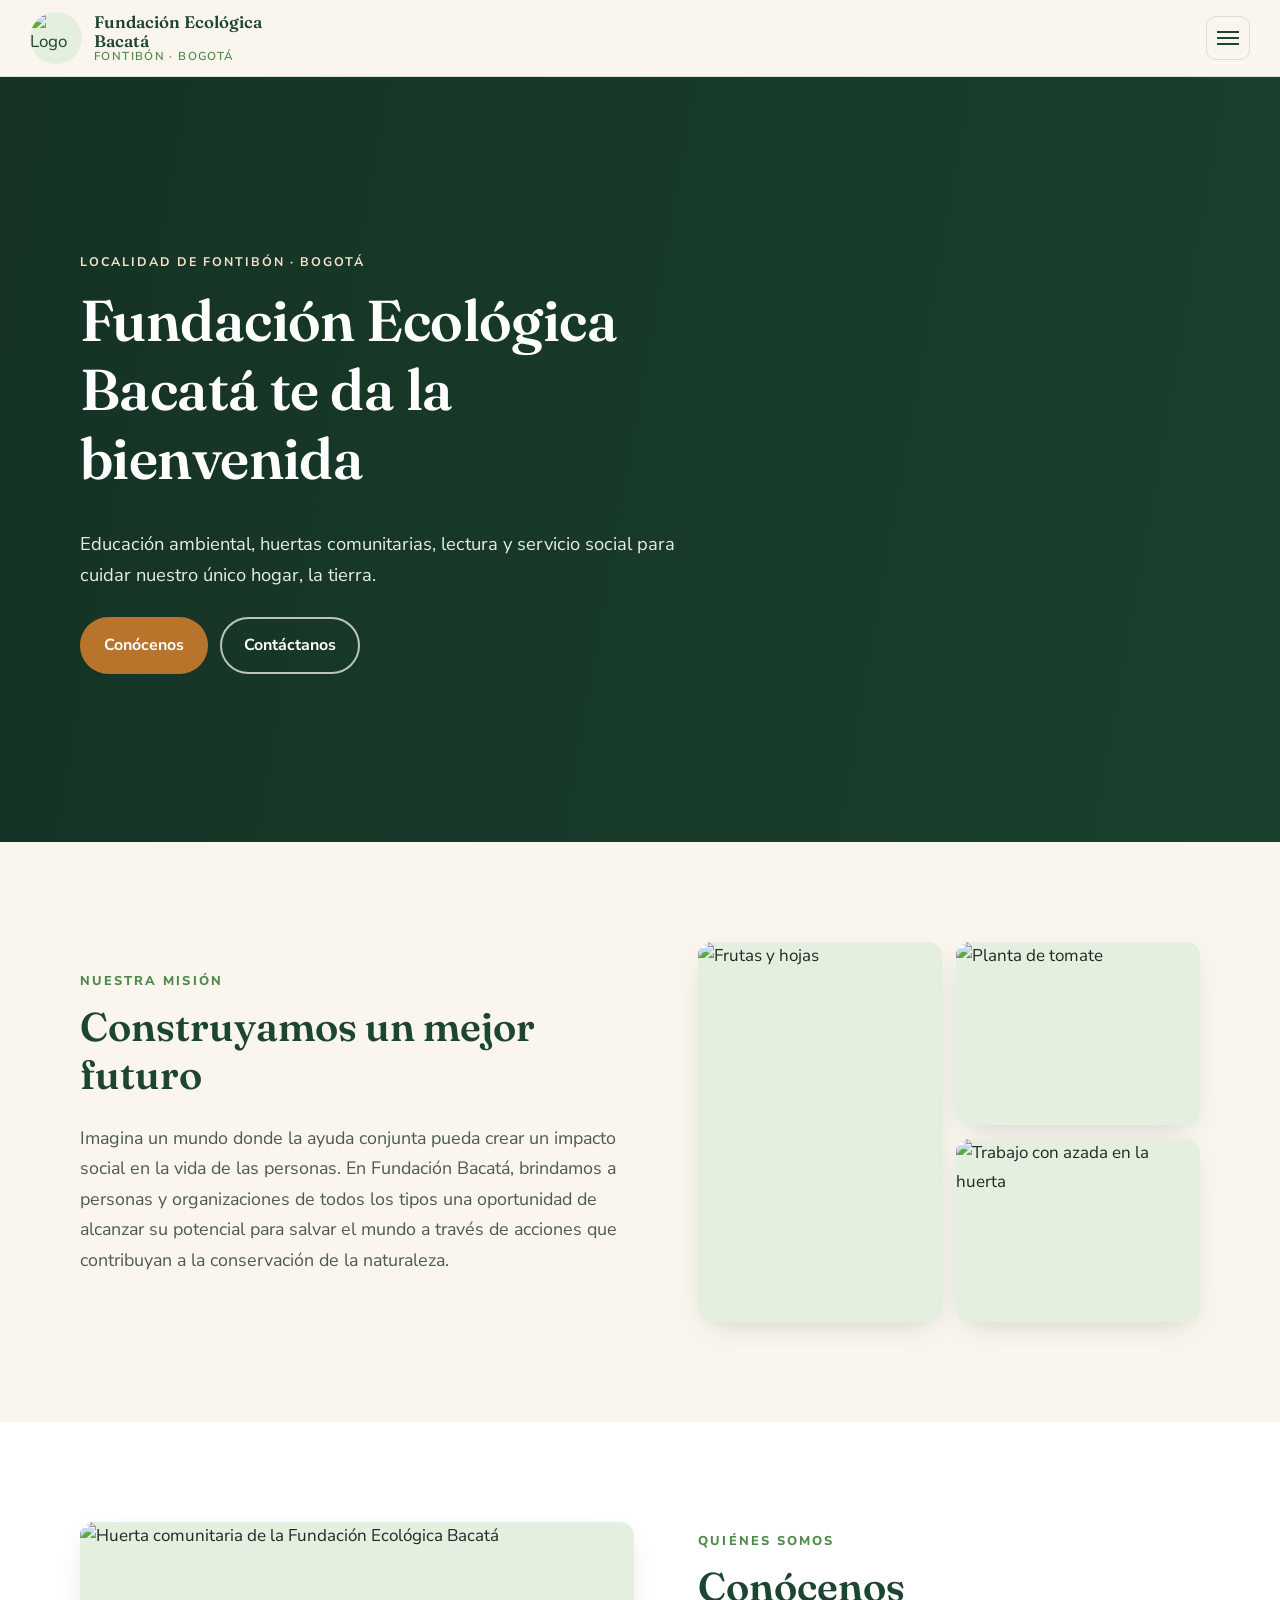
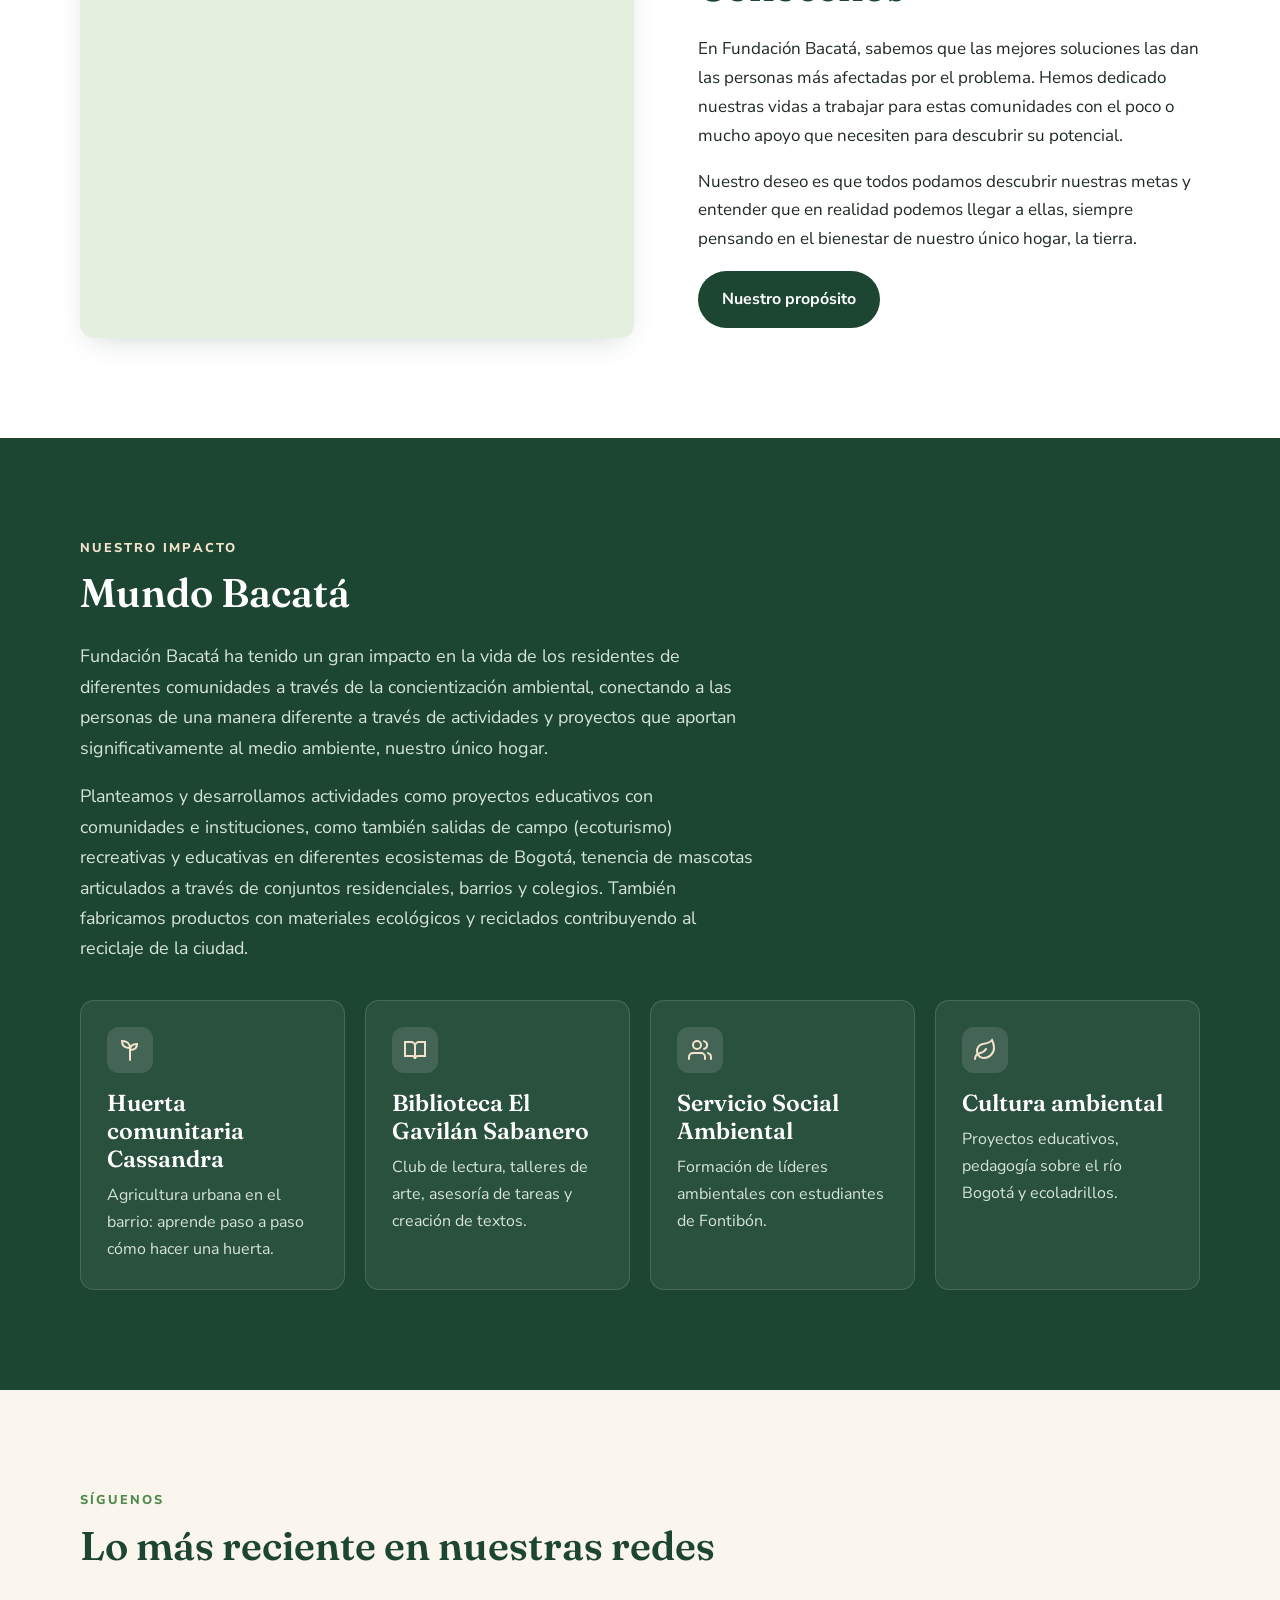
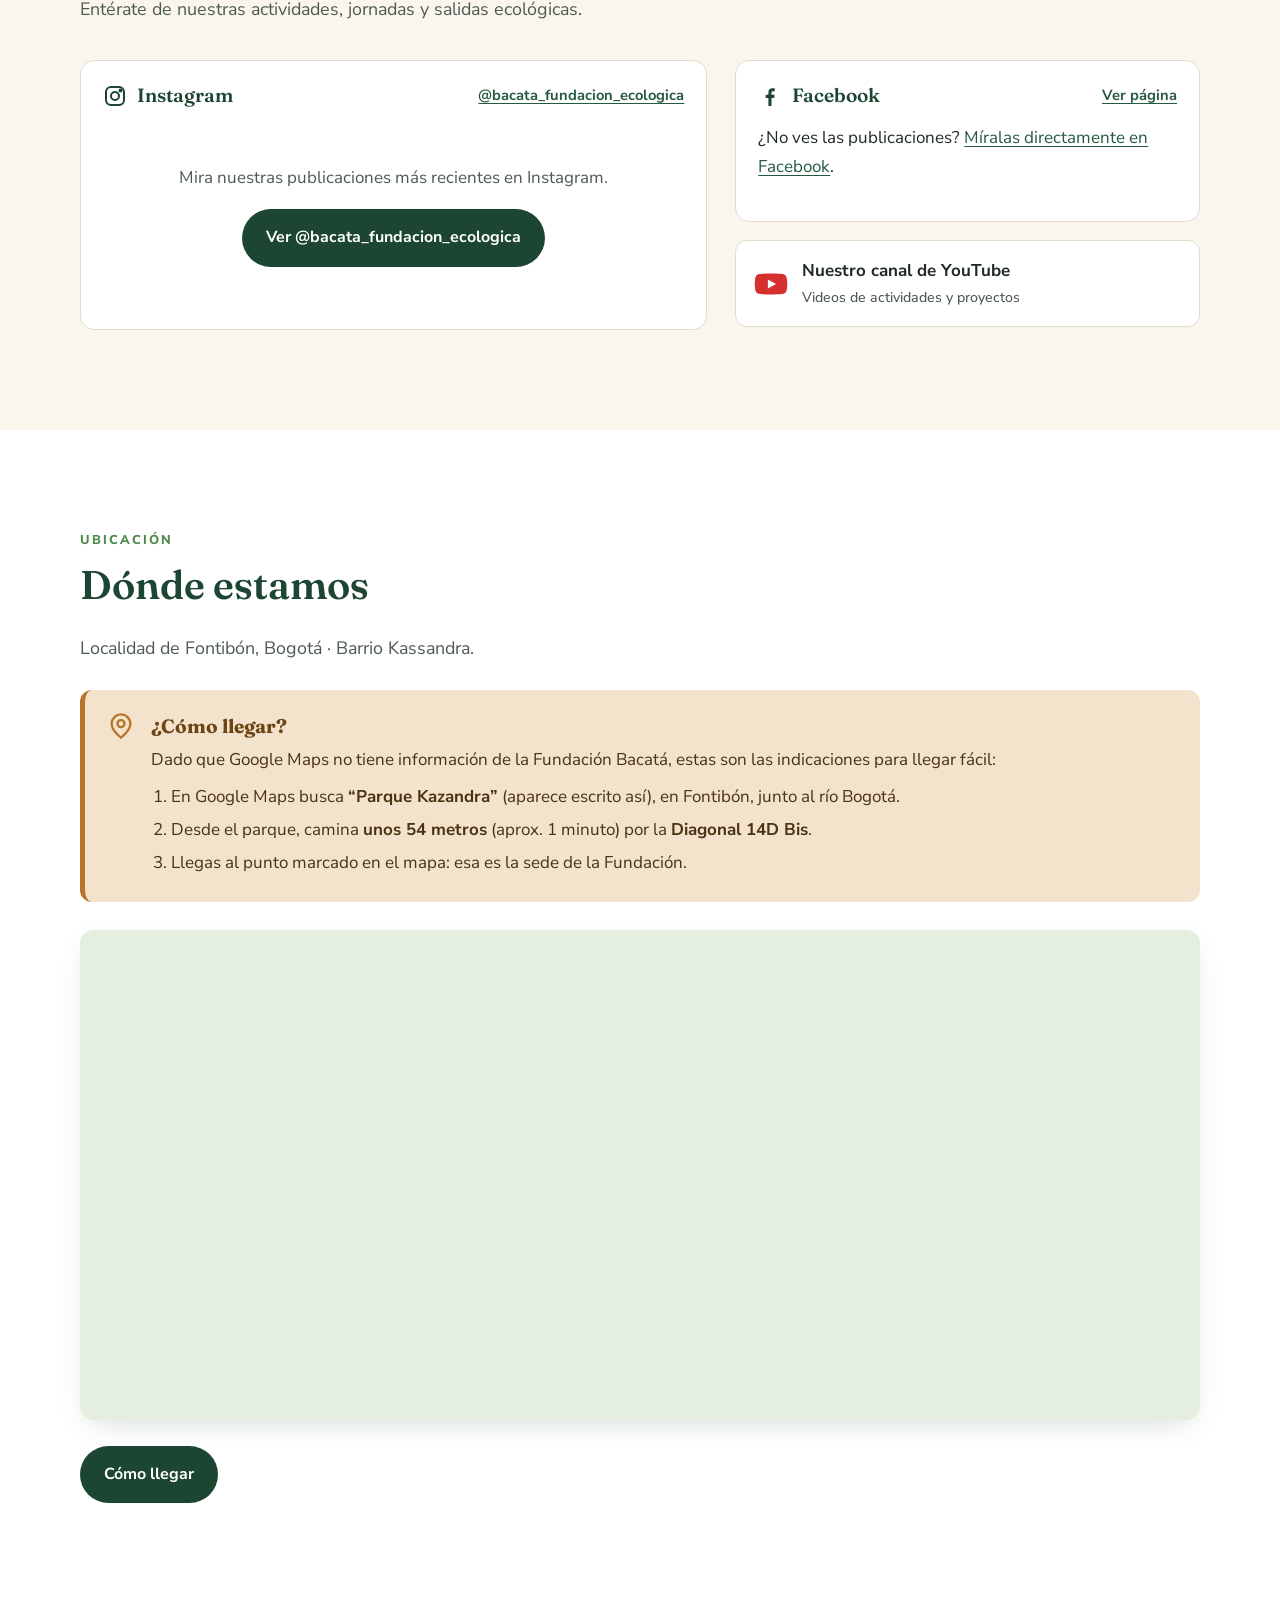
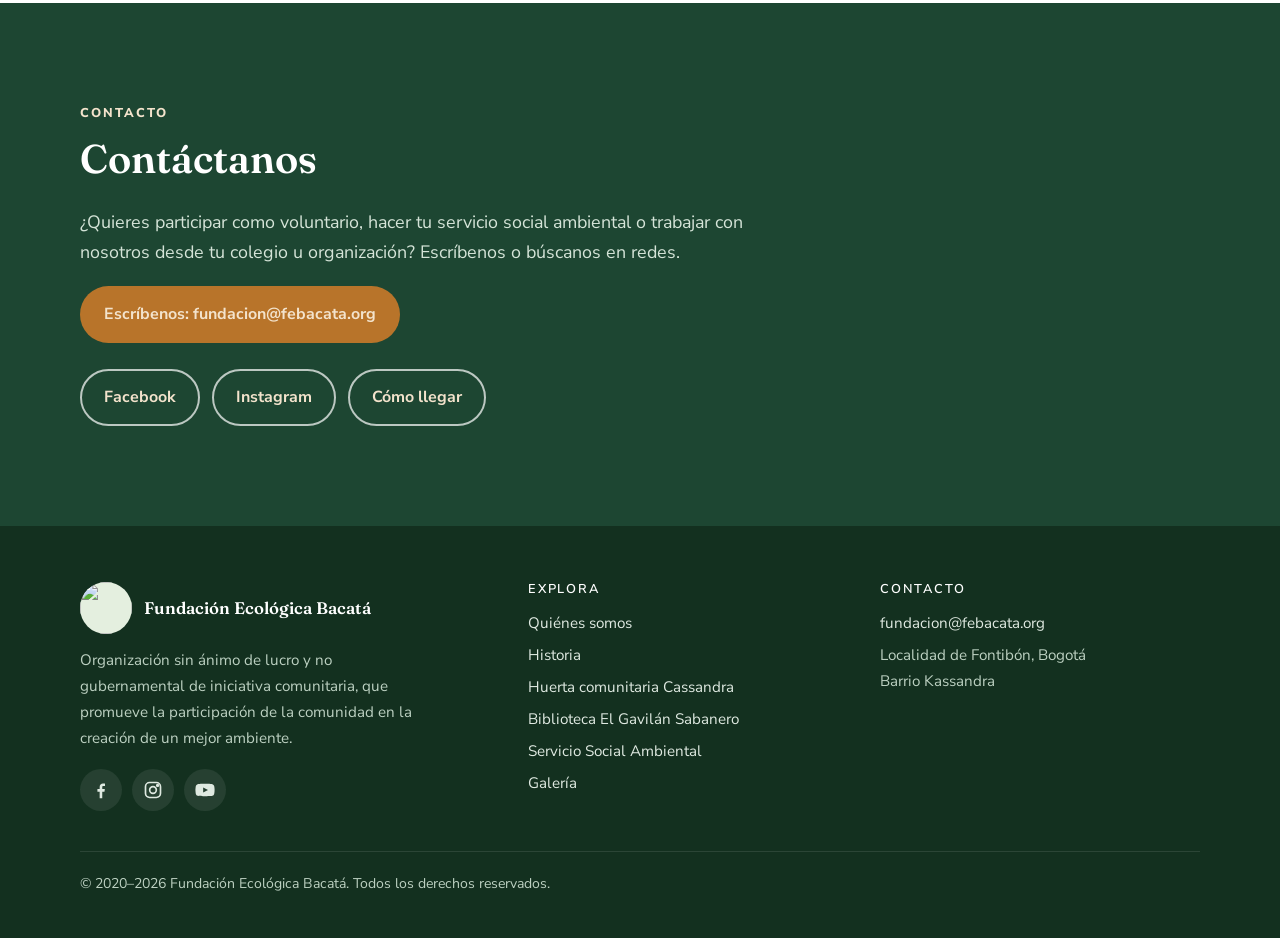
==== commit 1d2362d0: "Add files via upload" ====
--- a/public/index.html
+++ b/public/index.html
@@ -30,12 +30,13 @@
   </div>
 </header>
 <main id="contenido">
-<section class="hero" style="background-image:url('https://static.wixstatic.com/media/26b0b0_2f46b779b4594ceba33f2dfde3240cec~mv2.jpg/v1/fit/w_1920,h_1920,q_85/26b0b0_2f46b779b4594ceba33f2dfde3240cec~mv2.jpg')">
+<section class="hero hero-inicio" style="background-image:url('assets/img/rio-bogota.jpg'), url('https://static.wixstatic.com/media/26b0b0_2f46b779b4594ceba33f2dfde3240cec~mv2.jpg/v1/fit/w_1920,h_1920,q_85/26b0b0_2f46b779b4594ceba33f2dfde3240cec~mv2.jpg')">
   <div class="contenedor">
     <span class="etiqueta">Localidad de Fontibón · Bogotá</span>
     <h1>Fundación Ecológica Bacatá te da la bienvenida</h1>
     <p>Educación ambiental, huertas comunitarias, lectura y servicio social para cuidar nuestro único hogar, la tierra.</p><div class="botones"><a class="btn btn-primario" href="quienes-somos.html">Conócenos</a><a class="btn btn-claro" href="#contacto">Contáctanos</a></div>
   </div>
+  <p class="credito-foto"><!-- Ej.: Foto: Río Bogotá · Autor · CC BY-SA 4.0 vía Wikimedia Commons --></p>
 </section>
 <section class="seccion">
   <div class="contenedor dos-col">
@@ -101,11 +102,8 @@
             <h3><svg viewBox="0 0 24 24" fill="currentColor" aria-hidden="true"><path d="M13.5 22v-8h2.7l.4-3.2h-3.1V8.8c0-.9.3-1.5 1.6-1.5h1.7V4.4c-.3 0-1.3-.1-2.4-.1-2.4 0-4 1.5-4 4.1v2.4H7.7V14h2.7v8h3.1z"/></svg> Facebook</h3>
             <a href="https://www.facebook.com/fundacionecologicabacata.febacata" target="_blank" rel="noopener">Ver página</a>
           </div>
-          <div class="fb-marco">
-            <iframe title="Publicaciones de Facebook de la Fundación Ecológica Bacatá" loading="lazy"
-              src="https://www.facebook.com/plugins/page.php?href=https%3A%2F%2Fwww.facebook.com%2Ffundacionecologicabacata.febacata&amp;tabs=timeline&amp;width=500&amp;height=620&amp;small_header=false&amp;adapt_container_width=true&amp;hide_cover=false&amp;show_facepile=true&amp;locale=es_LA"
-              allow="encrypted-media; clipboard-write; web-share"></iframe>
-          </div>
+          <div class="fb-marco" id="fb-feed" data-page="https://www.facebook.com/fundacionecologicabacata.febacata"></div>
+          <p class="fb-ayuda">¿No ves las publicaciones? <a href="https://www.facebook.com/fundacionecologicabacata.febacata" target="_blank" rel="noopener">Míralas directamente en Facebook</a>.</p>
         </div>
         <a class="yt-card" href="https://www.youtube.com/channel/UCAX23SJzOsQF9qCXDEm4dkg" target="_blank" rel="noopener"><svg viewBox="0 0 24 24" fill="currentColor" aria-hidden="true"><path d="M23 7.2a3 3 0 0 0-2.1-2.1C19 4.6 12 4.6 12 4.6s-7 0-8.9.5A3 3 0 0 0 1 7.2 31 31 0 0 0 .5 12 31 31 0 0 0 1 16.8a3 3 0 0 0 2.1 2.1c1.9.5 8.9.5 8.9.5s7 0 8.9-.5a3 3 0 0 0 2.1-2.1c.4-1.6.5-3.2.5-4.8s-.1-3.2-.5-4.8zM9.8 15.1V8.9L15.6 12l-5.8 3.1z"/></svg><span>Nuestro canal de YouTube<small>Videos de actividades y proyectos</small></span></a>
       </div>
@@ -139,25 +137,20 @@
 </section>
 
 <section class="seccion seccion-verde" id="contacto">
-  <div class="contenedor contacto-grid">
+  <div class="contenedor contacto-simple">
     <div>
       <span class="sobretitulo">Contacto</span>
       <h2>Contáctanos</h2>
-      <p class="intro">¿Quieres participar, hacer tu servicio social ambiental o trabajar con nosotros en tu comunidad o institución? Escríbenos.</p>
-      <div class="dato"><svg viewBox="0 0 24 24" fill="none" stroke="currentColor" stroke-width="2" aria-hidden="true"><rect x="2" y="4" width="20" height="16" rx="2"/><path d="m22 6-10 7L2 6"/></svg><div><strong>Correo</strong><a href="mailto:fundacion@febacata.org">fundacion@febacata.org</a></div></div>
-      <div class="dato"><svg viewBox="0 0 24 24" fill="none" stroke="currentColor" stroke-width="2" aria-hidden="true"><path d="M20 10c0 6-8 12-8 12s-8-6-8-12a8 8 0 0 1 16 0z"/><circle cx="12" cy="10" r="3"/></svg><div><strong>Ubicación</strong>Localidad de Fontibón, Bogotá<br>Barrio Kassandra</div></div>
+      <p class="intro">¿Quieres participar como voluntario, hacer tu servicio social ambiental o trabajar con nosotros desde tu colegio u organización? Escríbenos o búscanos en redes.</p>
     </div>
-    <form class="formulario" id="form-contacto" novalidate>
-      <div class="fila">
-        <div class="campo"><label for="f-nombre">Nombre</label><input id="f-nombre" name="nombre" required autocomplete="name"></div>
-        <div class="campo"><label for="f-email">Correo electrónico</label><input id="f-email" name="email" type="email" required autocomplete="email"></div>
+    <div class="contacto-acciones">
+      <a class="btn btn-primario" href="mailto:fundacion@febacata.org?subject=Contacto%20desde%20la%20p%C3%A1gina%20web">Escríbenos: fundacion@febacata.org</a>
+      <div class="botones">
+        <a class="btn btn-claro" href="https://www.facebook.com/fundacionecologicabacata.febacata" target="_blank" rel="noopener">Facebook</a>
+        <a class="btn btn-claro" href="https://www.instagram.com/bacata_fundacion_ecologica/" target="_blank" rel="noopener">Instagram</a>
+        <a class="btn btn-claro" href="#ubicacion">Cómo llegar</a>
       </div>
-      <div class="campo"><label for="f-tel">Teléfono (opcional)</label><input id="f-tel" name="telefono" type="tel" autocomplete="tel"></div>
-      <div class="campo"><label for="f-msg">Mensaje</label><textarea id="f-msg" name="mensaje" required></textarea></div>
-      <input type="checkbox" name="botcheck" class="hp" tabindex="-1" autocomplete="off" aria-hidden="true">
-      <button class="btn btn-primario" type="submit">Enviar</button>
-      <p class="estado" role="status"></p>
-    </form>
+    </div>
   </div>
 </section>
 
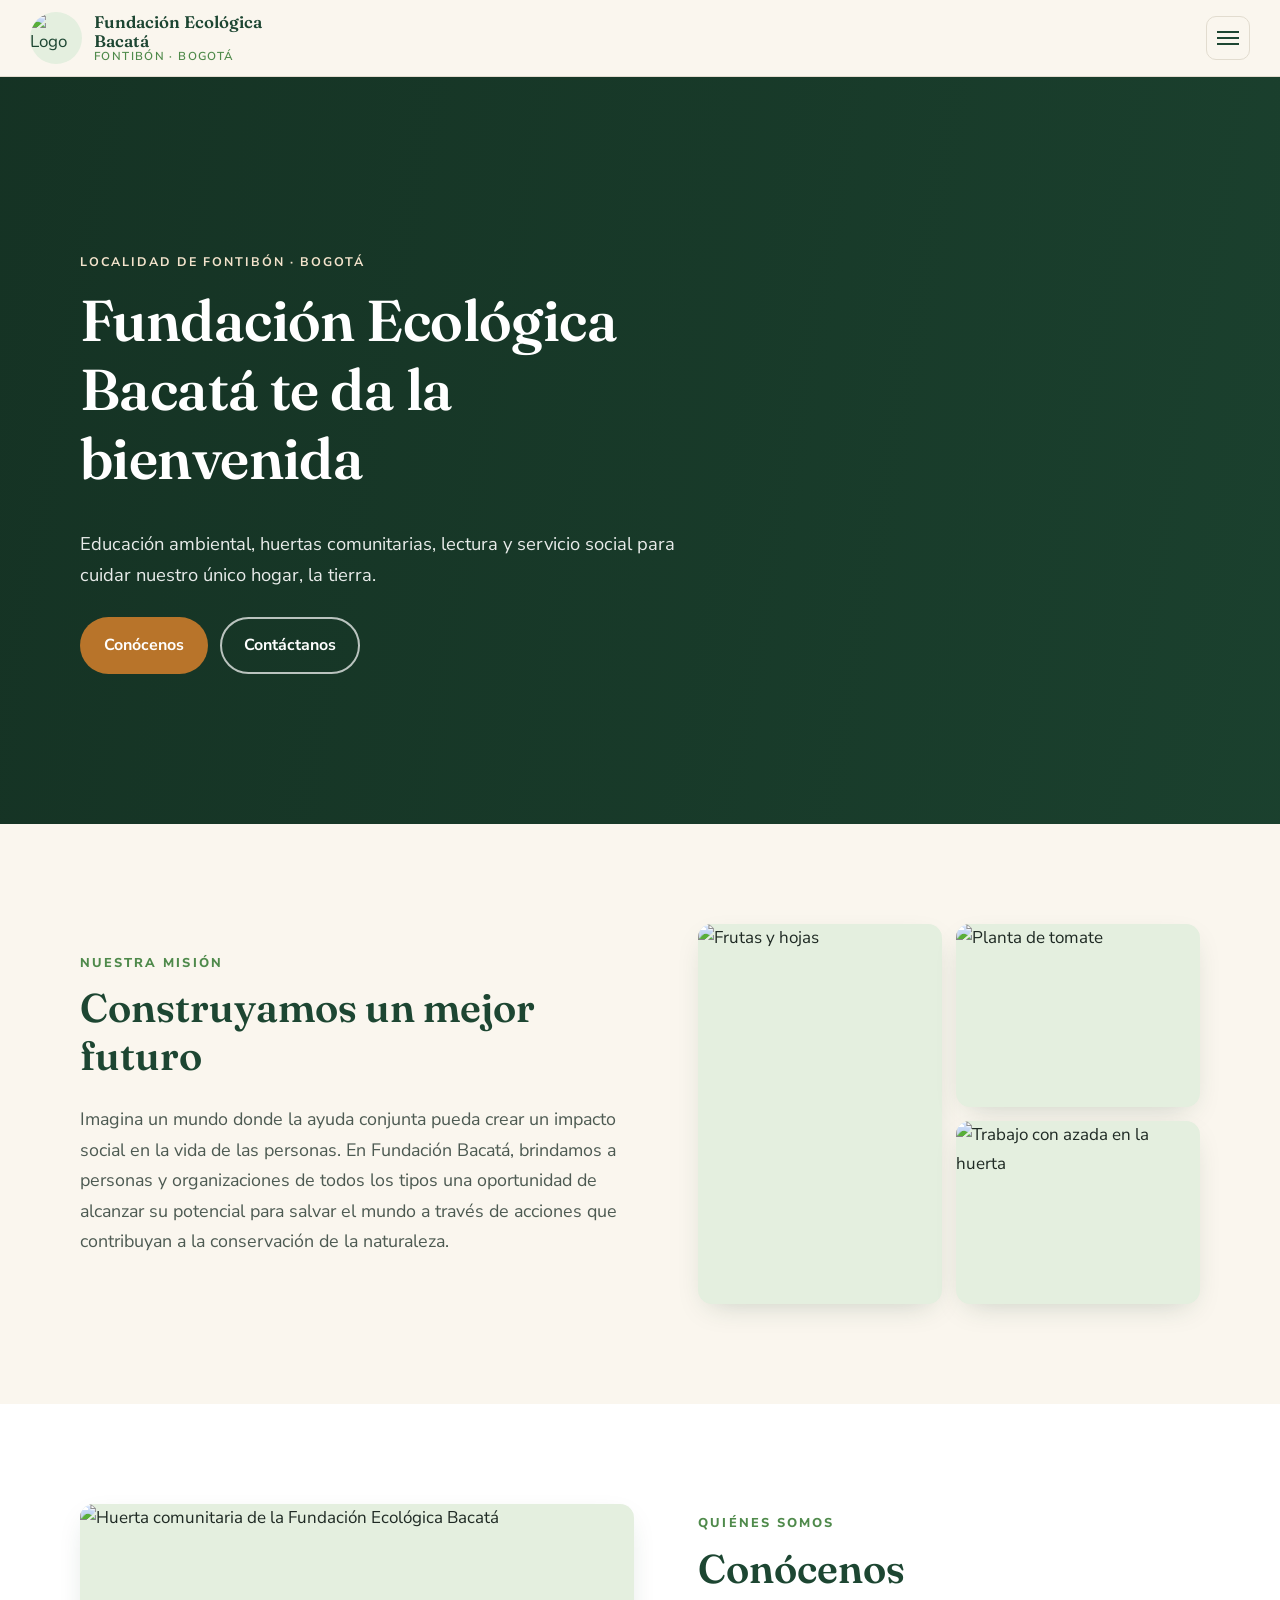
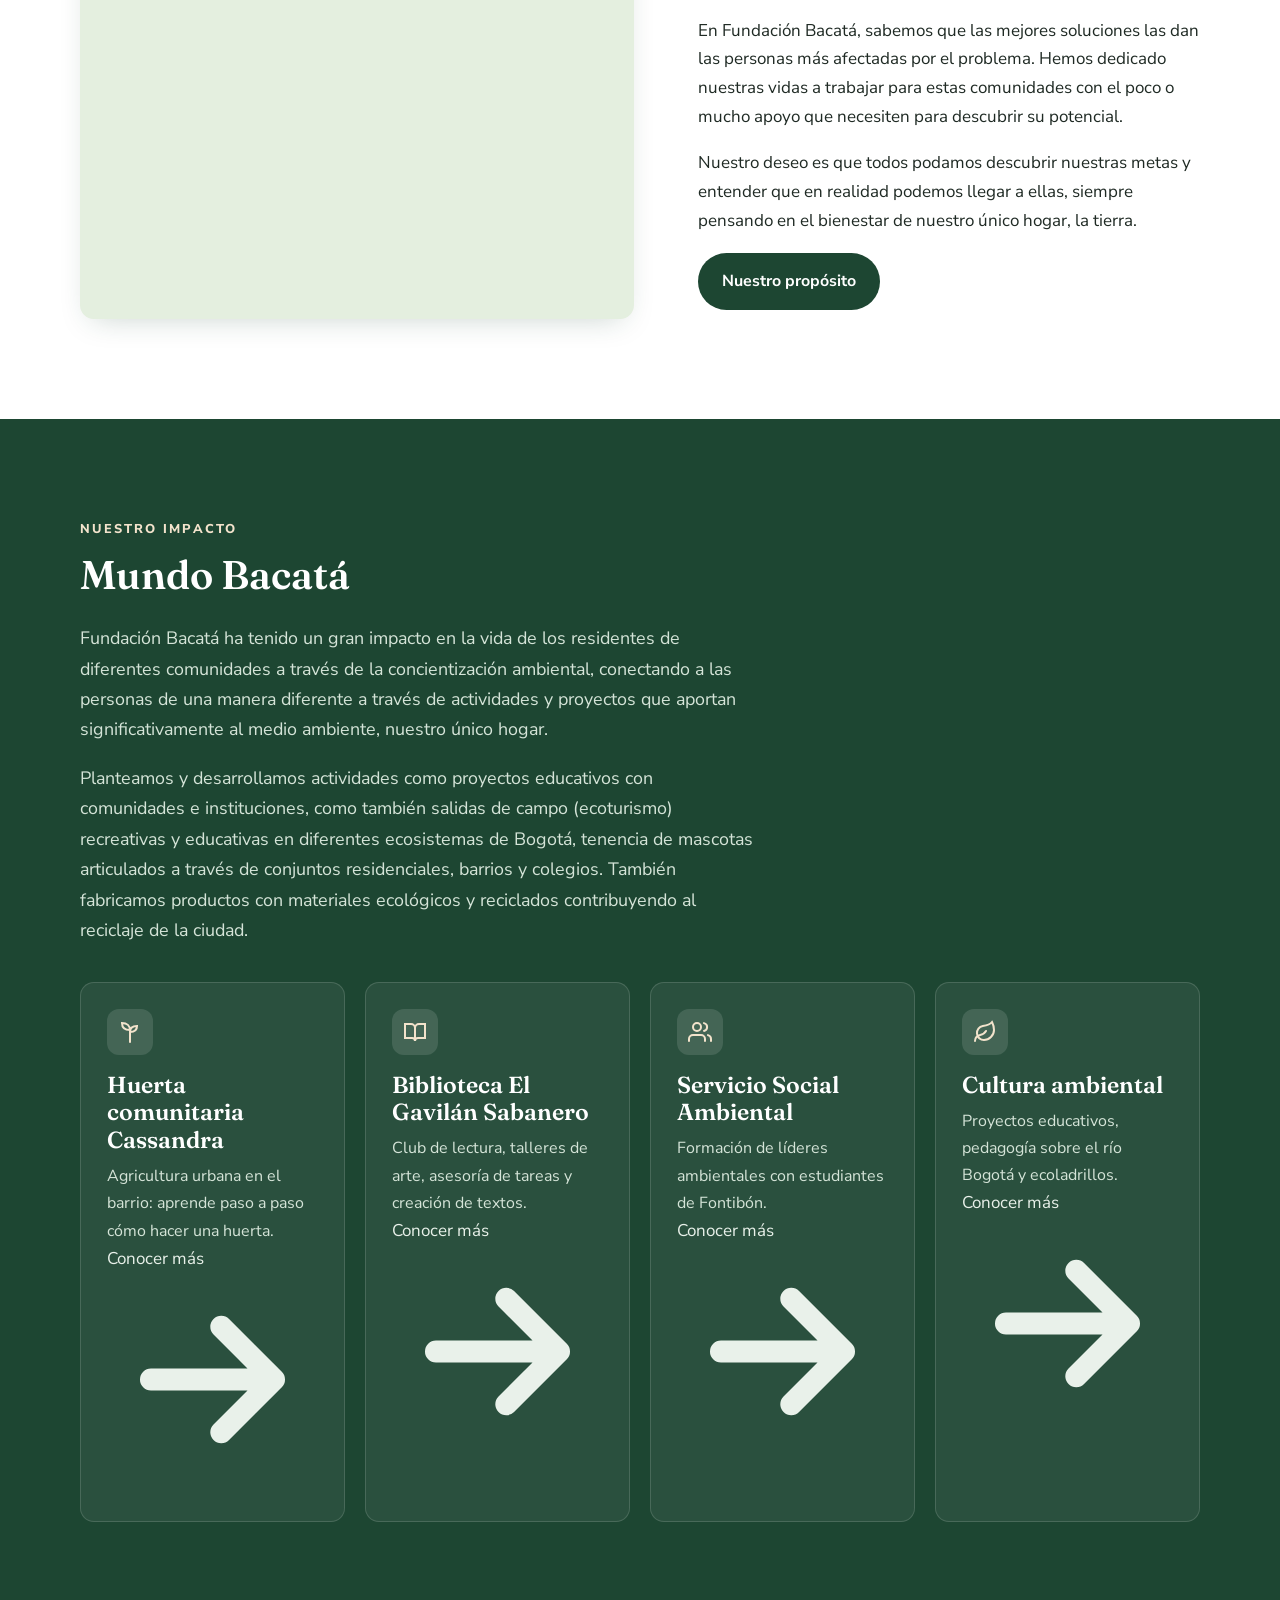
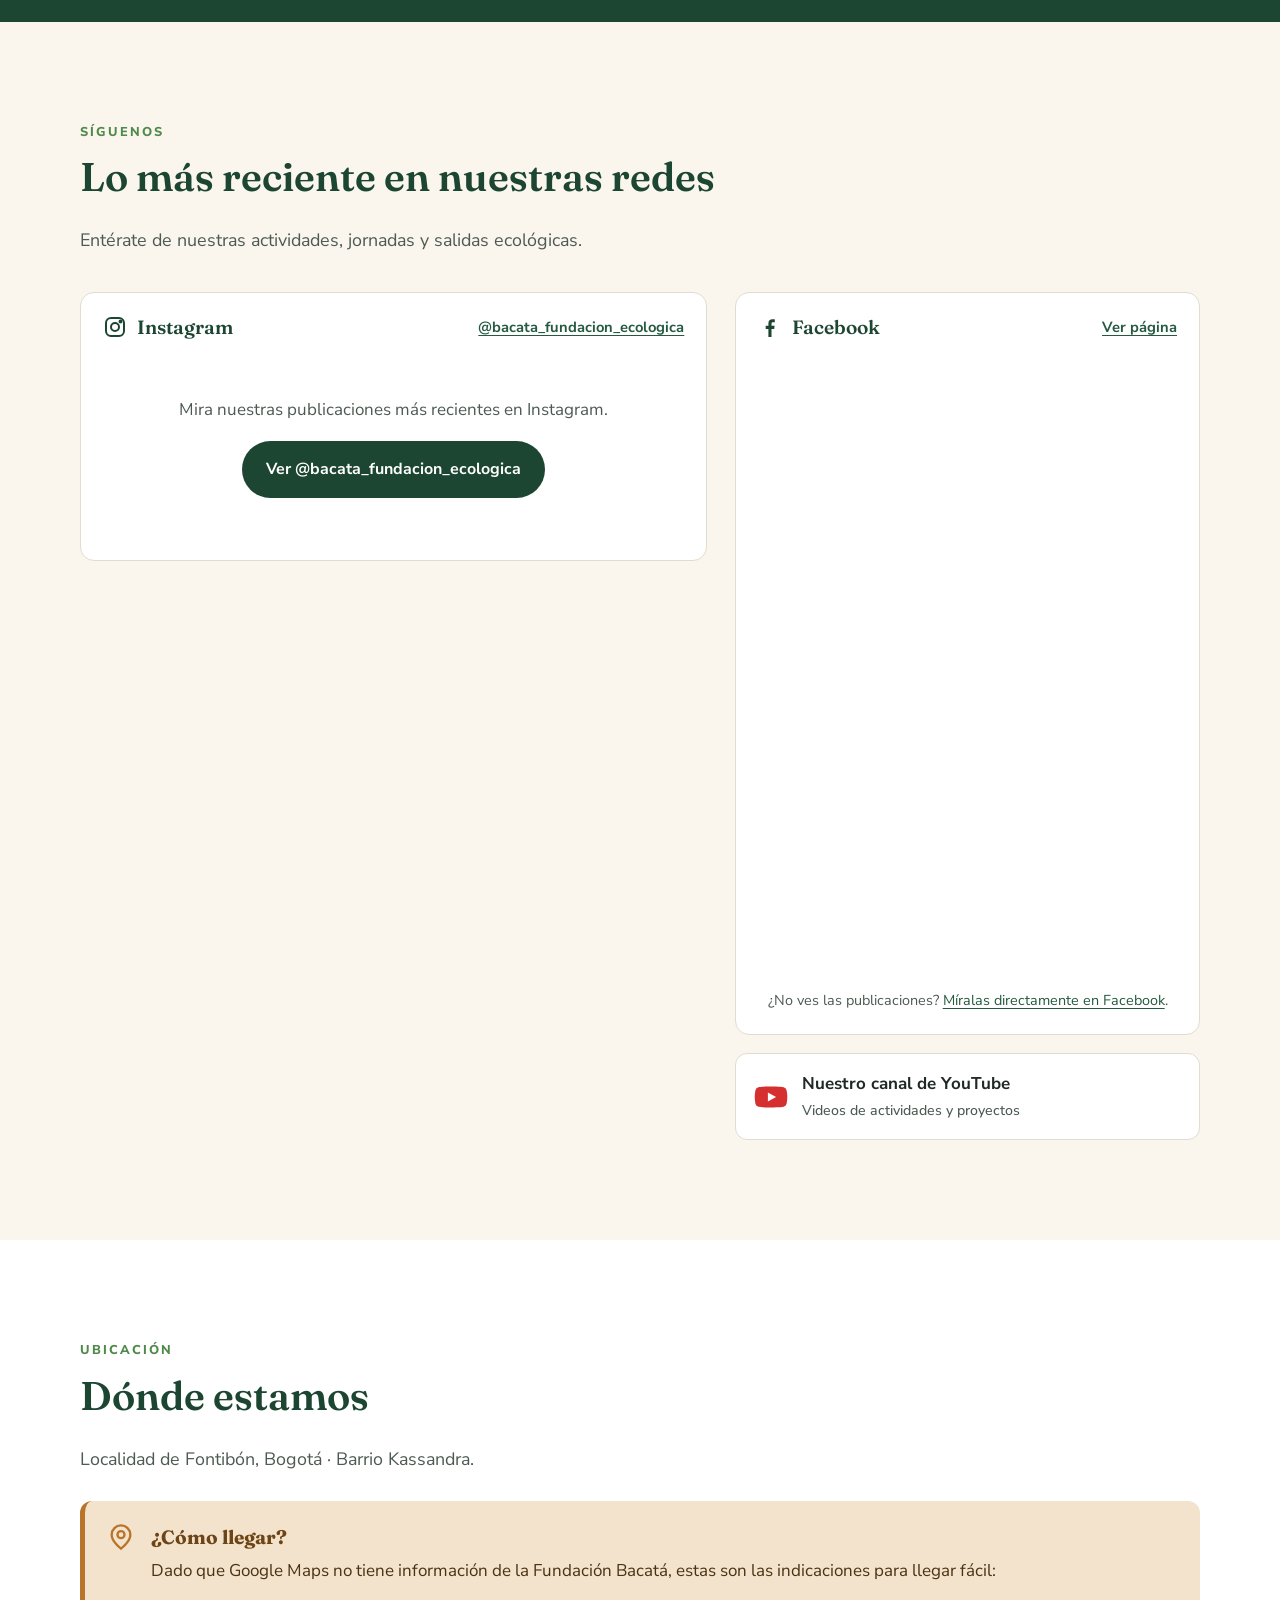
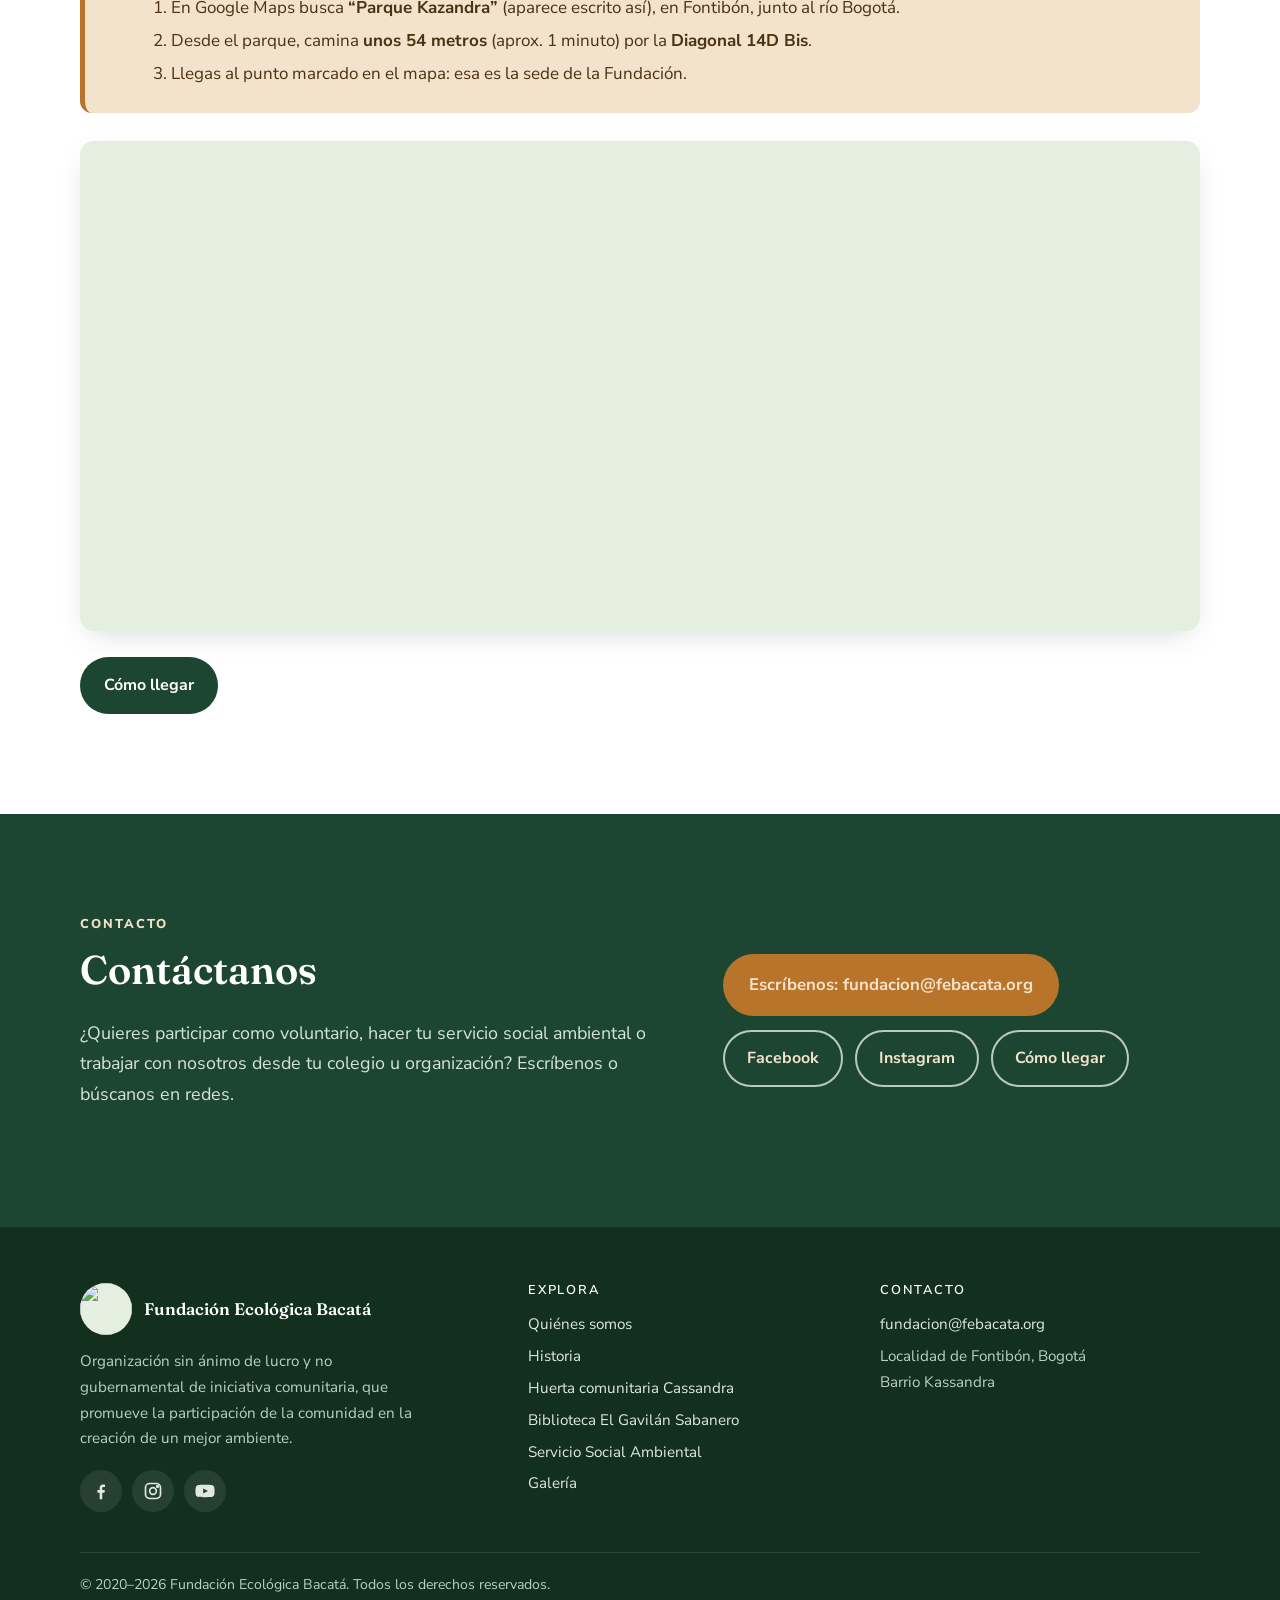
==== commit 97ded26f: "Add files via upload" ====
--- a/public/index.html
+++ b/public/index.html
@@ -73,10 +73,10 @@
     <p class="intro">Fundación Bacatá ha tenido un gran impacto en la vida de los residentes de diferentes comunidades a través de la concientización ambiental, conectando a las personas de una manera diferente a través de actividades y proyectos que aportan significativamente al medio ambiente, nuestro único hogar.</p>
     <p class="intro">Planteamos y desarrollamos actividades como proyectos educativos con comunidades e instituciones, como también salidas de campo (ecoturismo) recreativas y educativas en diferentes ecosistemas de Bogotá, tenencia de mascotas articulados a través de conjuntos residenciales, barrios y colegios. También fabricamos productos con materiales ecológicos y reciclados contribuyendo al reciclaje de la ciudad.</p>
     <div class="tarjetas">
-      <article class="tarjeta aparecer"><div class="icono"><svg viewBox="0 0 24 24" fill="none" stroke="currentColor" stroke-width="2" stroke-linecap="round" aria-hidden="true"><path d="M12 22V10"/><path d="M12 10C12 6 9 3 4 3c0 5 3 7 8 7zM12 12c0-3.5 2.5-6 7-6 0 4.5-2.5 6-7 6z"/></svg></div><h3><a class="cubrir" href="huerta.html">Huerta comunitaria Cassandra</a></h3><p>Agricultura urbana en el barrio: aprende paso a paso cómo hacer una huerta.</p></article>
-      <article class="tarjeta aparecer"><div class="icono"><svg viewBox="0 0 24 24" fill="none" stroke="currentColor" stroke-width="2" stroke-linecap="round" aria-hidden="true"><path d="M2 4h6a4 4 0 0 1 4 4v13a3 3 0 0 0-3-3H2z"/><path d="M22 4h-6a4 4 0 0 0-4 4v13a3 3 0 0 1 3-3h7z"/></svg></div><h3><a class="cubrir" href="biblioteca.html">Biblioteca El Gavilán Sabanero</a></h3><p>Club de lectura, talleres de arte, asesoría de tareas y creación de textos.</p></article>
-      <article class="tarjeta aparecer"><div class="icono"><svg viewBox="0 0 24 24" fill="none" stroke="currentColor" stroke-width="2" stroke-linecap="round" aria-hidden="true"><path d="M17 21v-2a4 4 0 0 0-4-4H5a4 4 0 0 0-4 4v2"/><circle cx="9" cy="7" r="4"/><path d="M23 21v-2a4 4 0 0 0-3-3.9M16 3.1a4 4 0 0 1 0 7.8"/></svg></div><h3><a class="cubrir" href="servicio-social.html">Servicio Social Ambiental</a></h3><p>Formación de líderes ambientales con estudiantes de Fontibón.</p></article>
-      <article class="tarjeta aparecer"><div class="icono"><svg viewBox="0 0 24 24" fill="none" stroke="currentColor" stroke-width="2" stroke-linecap="round" aria-hidden="true"><path d="M11 20A7 7 0 0 1 9.8 6.1C15.5 5 17 4.5 19 2c1 2 2 4.2 2 8 0 5.5-4.8 10-10 10z"/><path d="M2 21c0-3 1.9-5.4 5.2-6.1 2.4-.5 4.8-2 5.8-3.9"/></svg></div><h3><a class="cubrir" href="quienes-somos.html#cultura-ambiental">Cultura ambiental</a></h3><p>Proyectos educativos, pedagogía sobre el río Bogotá y ecoladrillos.</p></article>
+      <article class="tarjeta aparecer"><div class="icono"><svg viewBox="0 0 24 24" fill="none" stroke="currentColor" stroke-width="2" stroke-linecap="round" aria-hidden="true"><path d="M12 22V10"/><path d="M12 10C12 6 9 3 4 3c0 5 3 7 8 7zM12 12c0-3.5 2.5-6 7-6 0 4.5-2.5 6-7 6z"/></svg></div><h3><a class="cubrir" href="huerta.html">Huerta comunitaria Cassandra</a></h3><p>Agricultura urbana en el barrio: aprende paso a paso cómo hacer una huerta.</p><span class="ver-mas" aria-hidden="true">Conocer más <svg viewBox="0 0 24 24" fill="none" stroke="currentColor" stroke-width="2.5" stroke-linecap="round" stroke-linejoin="round" aria-hidden="true"><path d="M5 12h14M13 6l6 6-6 6"/></svg></span></article>
+      <article class="tarjeta aparecer"><div class="icono"><svg viewBox="0 0 24 24" fill="none" stroke="currentColor" stroke-width="2" stroke-linecap="round" aria-hidden="true"><path d="M2 4h6a4 4 0 0 1 4 4v13a3 3 0 0 0-3-3H2z"/><path d="M22 4h-6a4 4 0 0 0-4 4v13a3 3 0 0 1 3-3h7z"/></svg></div><h3><a class="cubrir" href="biblioteca.html">Biblioteca El Gavilán Sabanero</a></h3><p>Club de lectura, talleres de arte, asesoría de tareas y creación de textos.</p><span class="ver-mas" aria-hidden="true">Conocer más <svg viewBox="0 0 24 24" fill="none" stroke="currentColor" stroke-width="2.5" stroke-linecap="round" stroke-linejoin="round" aria-hidden="true"><path d="M5 12h14M13 6l6 6-6 6"/></svg></span></article>
+      <article class="tarjeta aparecer"><div class="icono"><svg viewBox="0 0 24 24" fill="none" stroke="currentColor" stroke-width="2" stroke-linecap="round" aria-hidden="true"><path d="M17 21v-2a4 4 0 0 0-4-4H5a4 4 0 0 0-4 4v2"/><circle cx="9" cy="7" r="4"/><path d="M23 21v-2a4 4 0 0 0-3-3.9M16 3.1a4 4 0 0 1 0 7.8"/></svg></div><h3><a class="cubrir" href="servicio-social.html">Servicio Social Ambiental</a></h3><p>Formación de líderes ambientales con estudiantes de Fontibón.</p><span class="ver-mas" aria-hidden="true">Conocer más <svg viewBox="0 0 24 24" fill="none" stroke="currentColor" stroke-width="2.5" stroke-linecap="round" stroke-linejoin="round" aria-hidden="true"><path d="M5 12h14M13 6l6 6-6 6"/></svg></span></article>
+      <article class="tarjeta aparecer"><div class="icono"><svg viewBox="0 0 24 24" fill="none" stroke="currentColor" stroke-width="2" stroke-linecap="round" aria-hidden="true"><path d="M11 20A7 7 0 0 1 9.8 6.1C15.5 5 17 4.5 19 2c1 2 2 4.2 2 8 0 5.5-4.8 10-10 10z"/><path d="M2 21c0-3 1.9-5.4 5.2-6.1 2.4-.5 4.8-2 5.8-3.9"/></svg></div><h3><a class="cubrir" href="quienes-somos.html#cultura-ambiental">Cultura ambiental</a></h3><p>Proyectos educativos, pedagogía sobre el río Bogotá y ecoladrillos.</p><span class="ver-mas" aria-hidden="true">Conocer más <svg viewBox="0 0 24 24" fill="none" stroke="currentColor" stroke-width="2.5" stroke-linecap="round" stroke-linejoin="round" aria-hidden="true"><path d="M5 12h14M13 6l6 6-6 6"/></svg></span></article>
     </div>
   </div>
 </section>
--- a/public/assets/css/styles.css
+++ b/public/assets/css/styles.css
@@ -314,3 +314,19 @@
 .nota-llegada ol { margin: 0; padding-left: 1.2em; }
 .nota-llegada li { margin-bottom: 4px; }
 .nota-icono svg { width: 28px; height: 28px; color: var(--tierra); flex: none; margin-top: 2px; }
+
+.fb-marco { min-height: 620px; }
+.fb-marco iframe { width: 100%; max-width: 500px; }
+.fb-ayuda { margin: 12px 0 0; font-size: .9rem; color: var(--tinta-suave); text-align: center; }
+
+/* Contacto sin formulario */
+.contacto-simple { display: grid; grid-template-columns: 1.1fr .9fr; gap: clamp(24px, 5vw, 60px); align-items: center; }
+@media (max-width: 860px) { .contacto-simple { grid-template-columns: 1fr; } }
+.contacto-acciones { display: grid; gap: 14px; justify-items: start; }
+.contacto-acciones .botones { margin-top: 0; }
+.contacto-acciones .btn-primario { font-size: 1.05rem; padding: 15px 24px; overflow-wrap: anywhere; }
+
+/* Crédito de la foto del inicio (se oculta si está vacío) */
+.hero-inicio { background-position: center; }
+.credito-foto { position: absolute; right: 16px; bottom: 10px; margin: 0; font-size: .75rem; color: rgba(255,255,255,.75); z-index: 1; }
+.credito-foto:empty { display: none; }
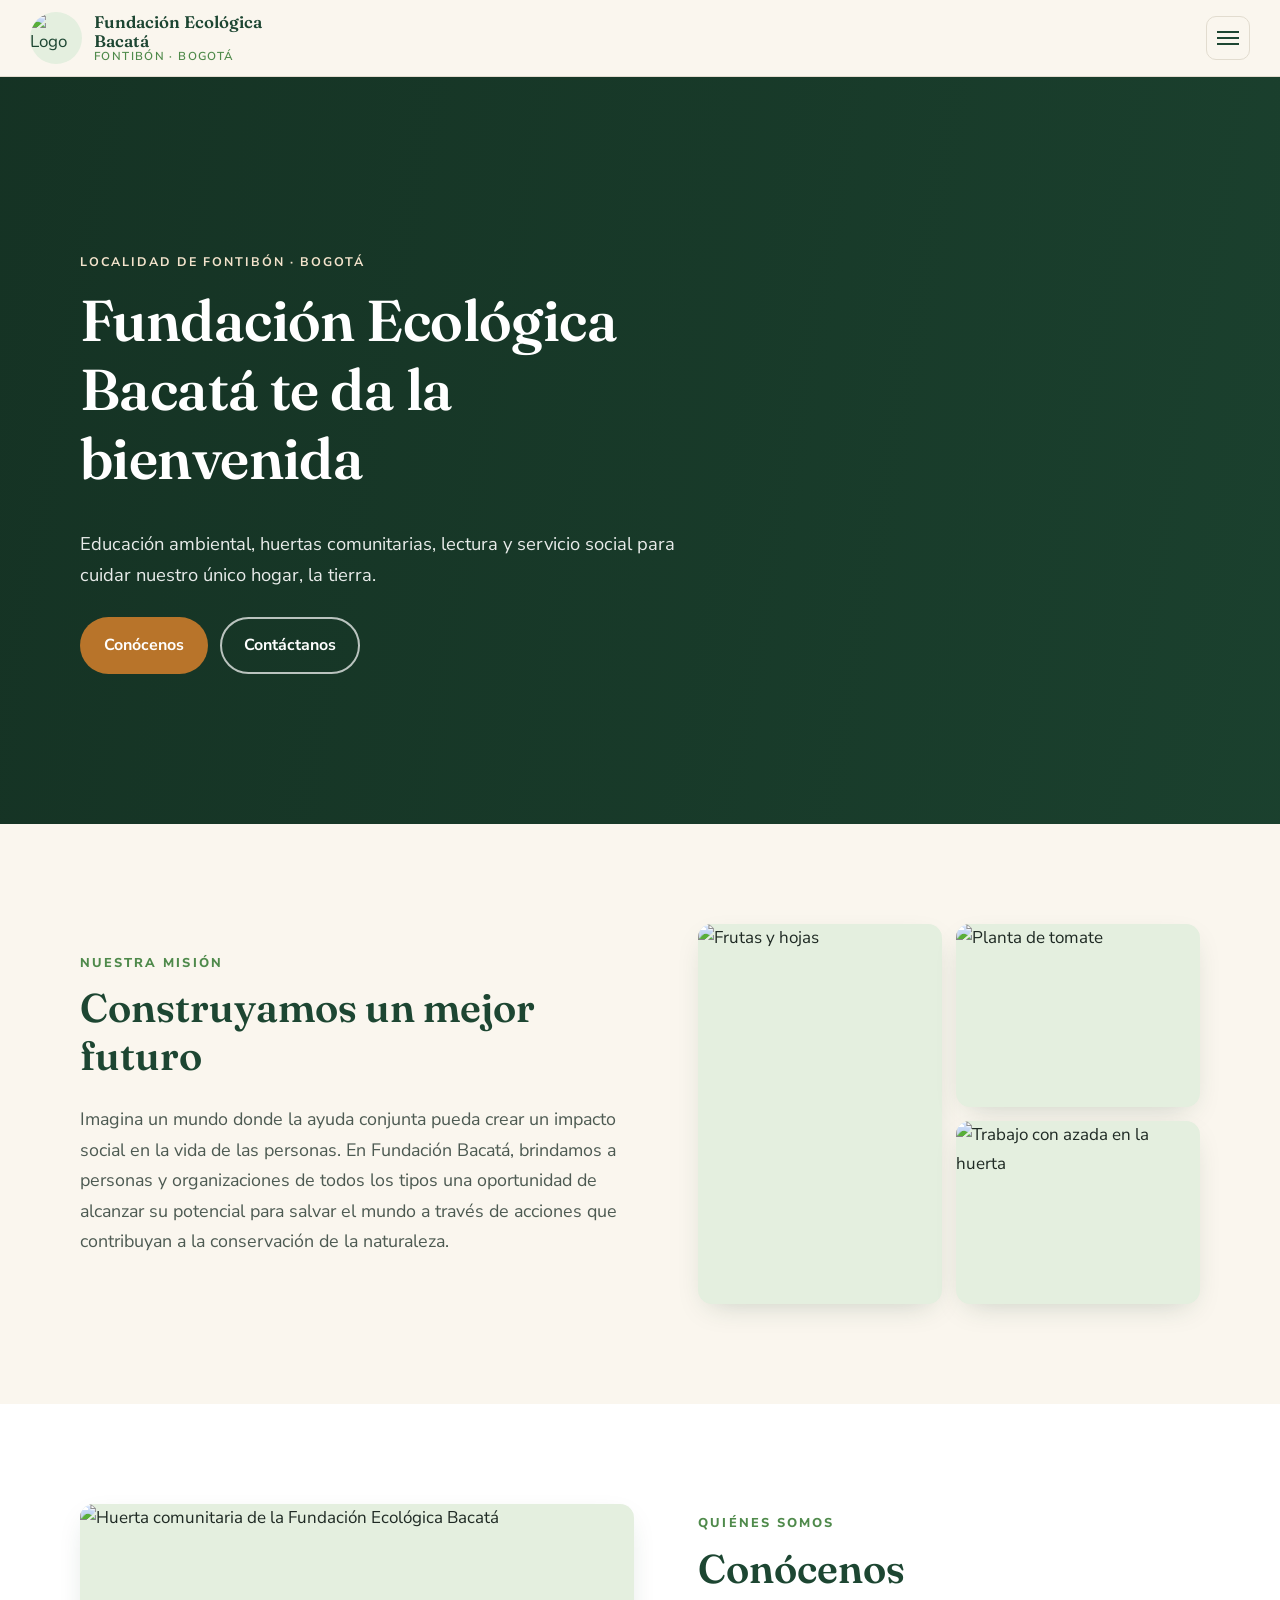
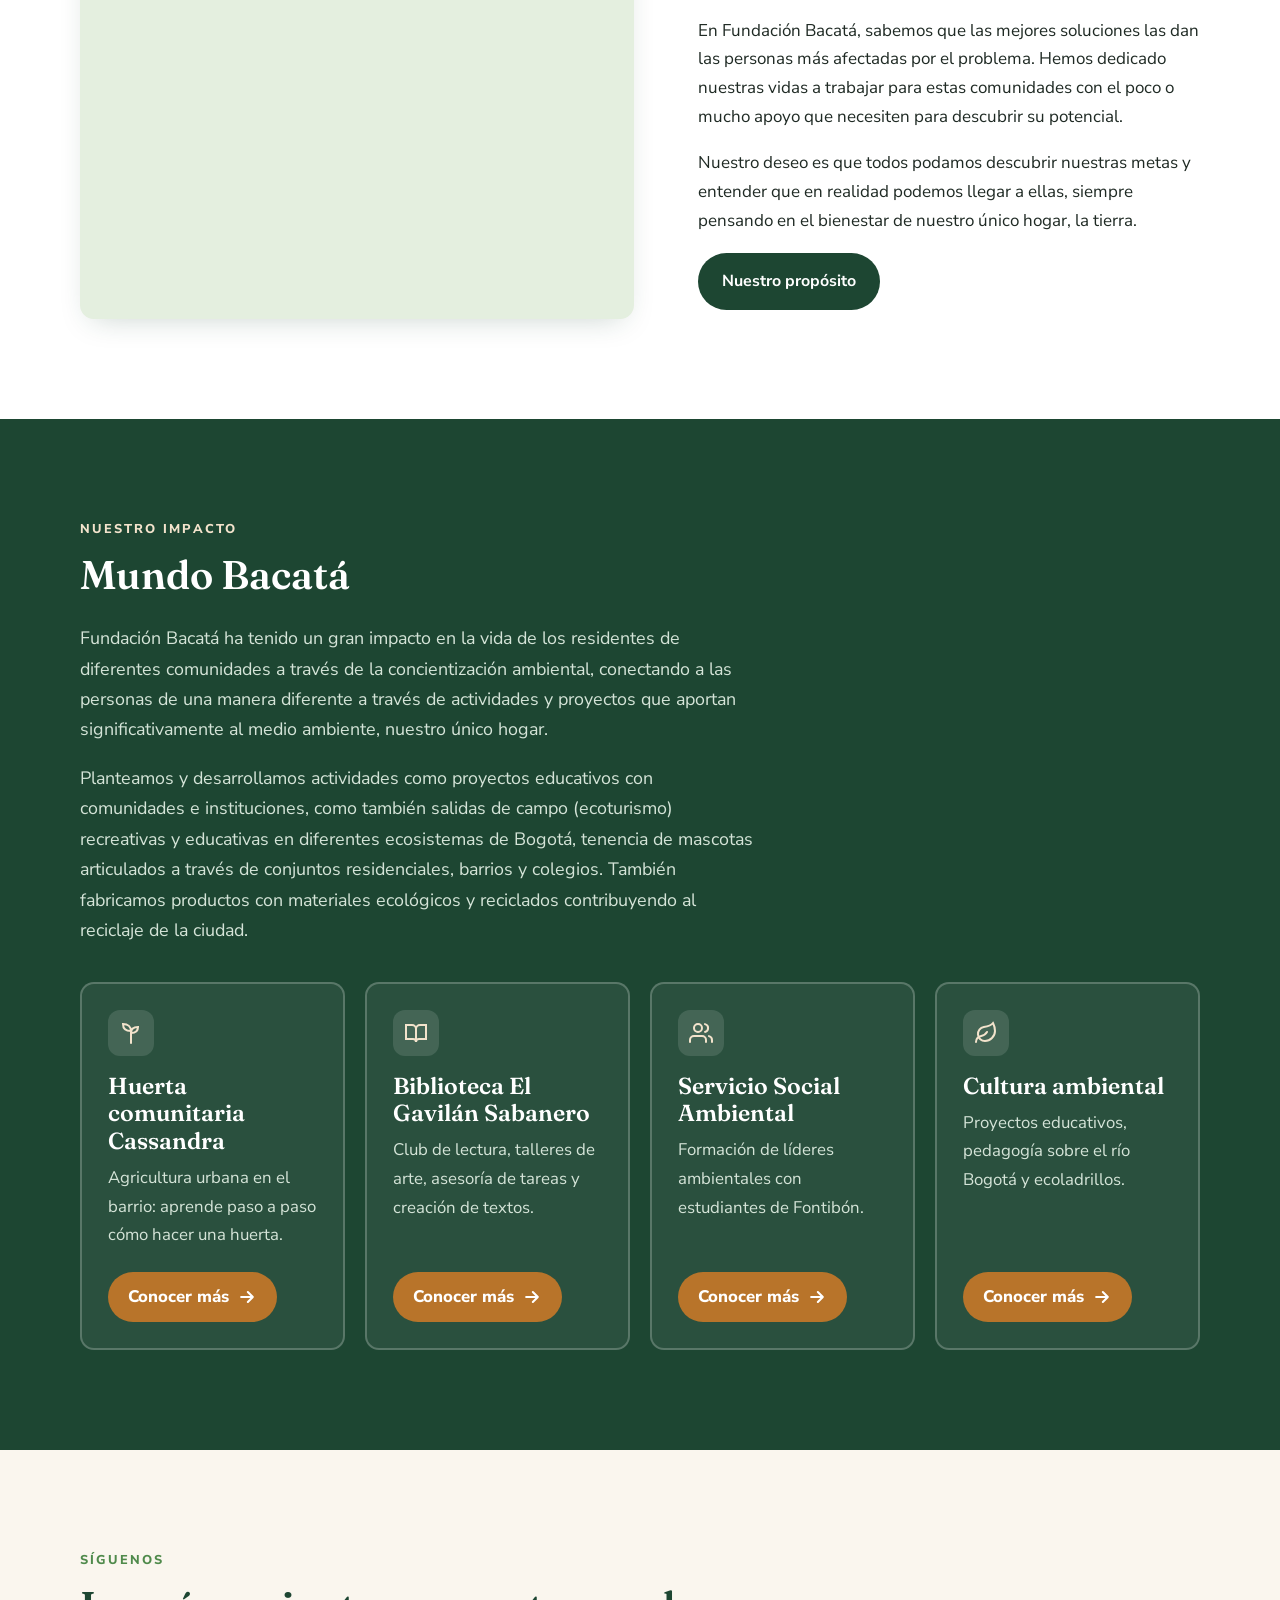
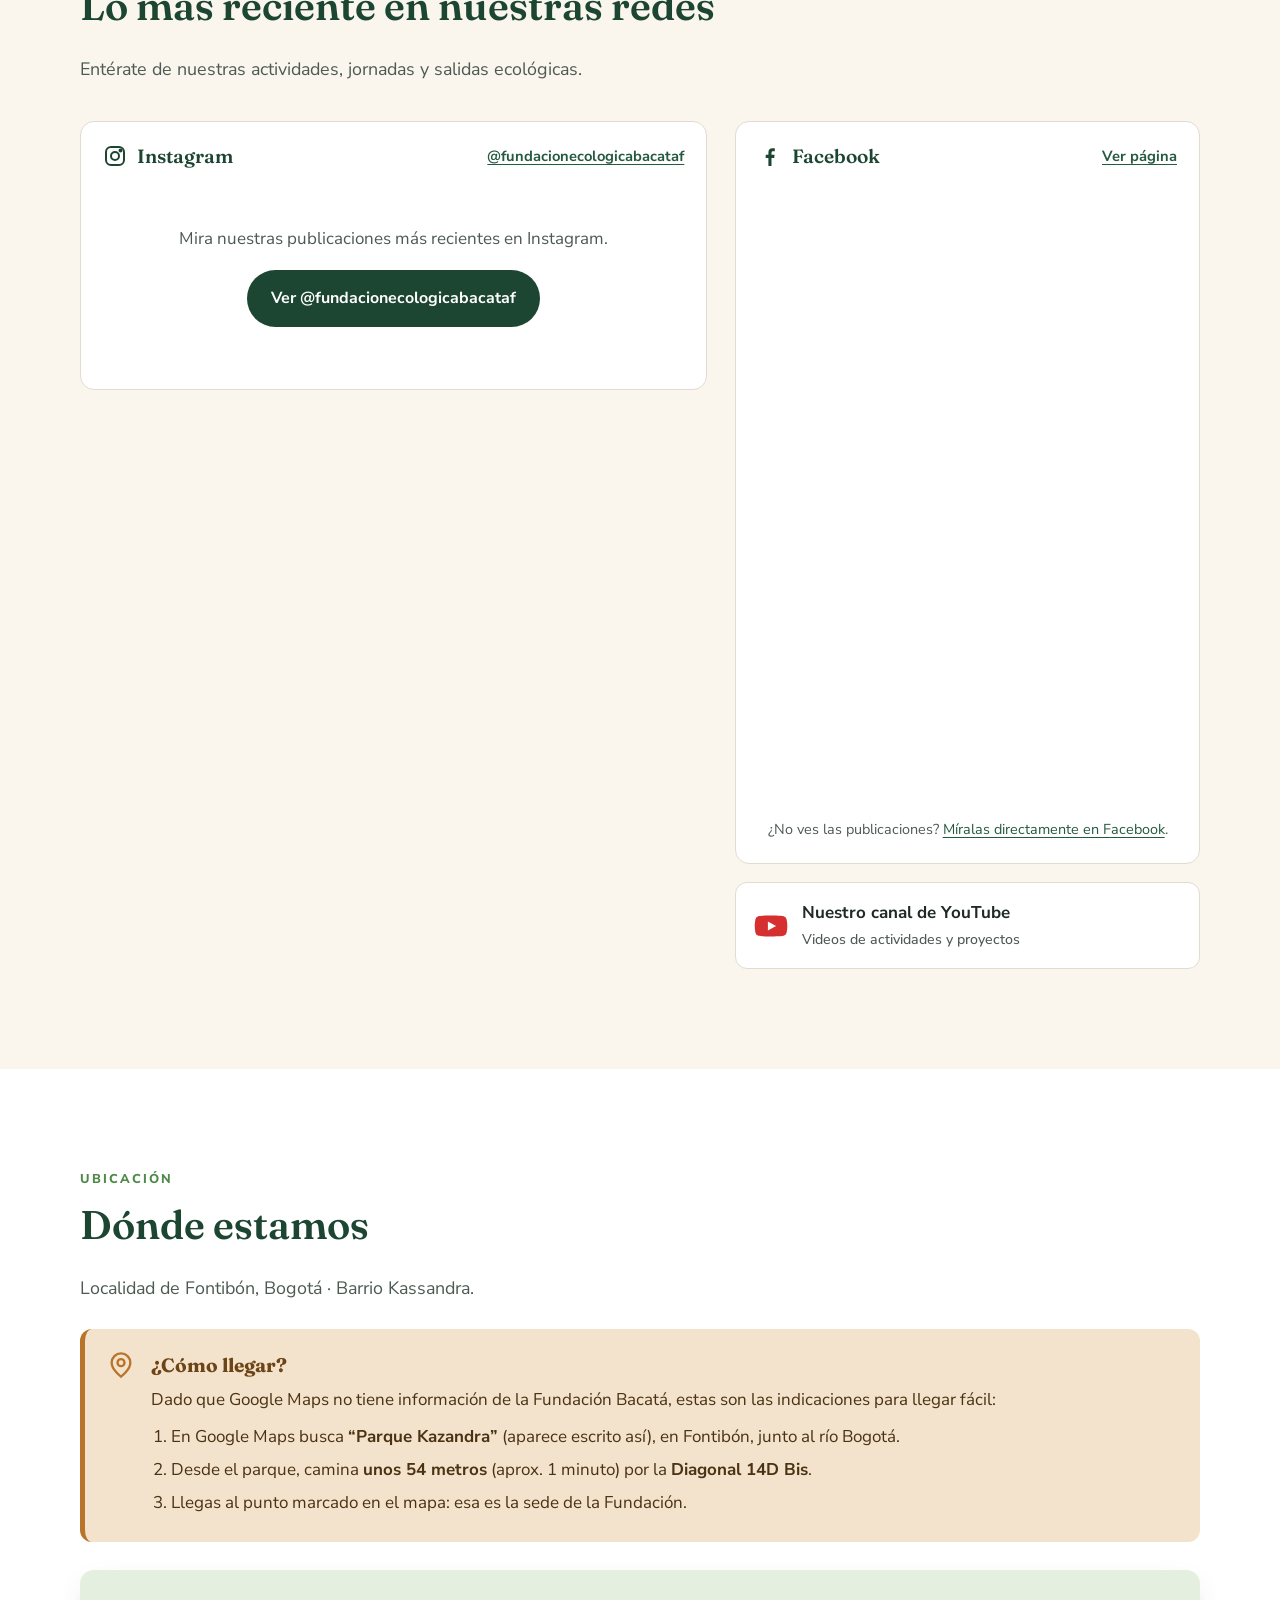
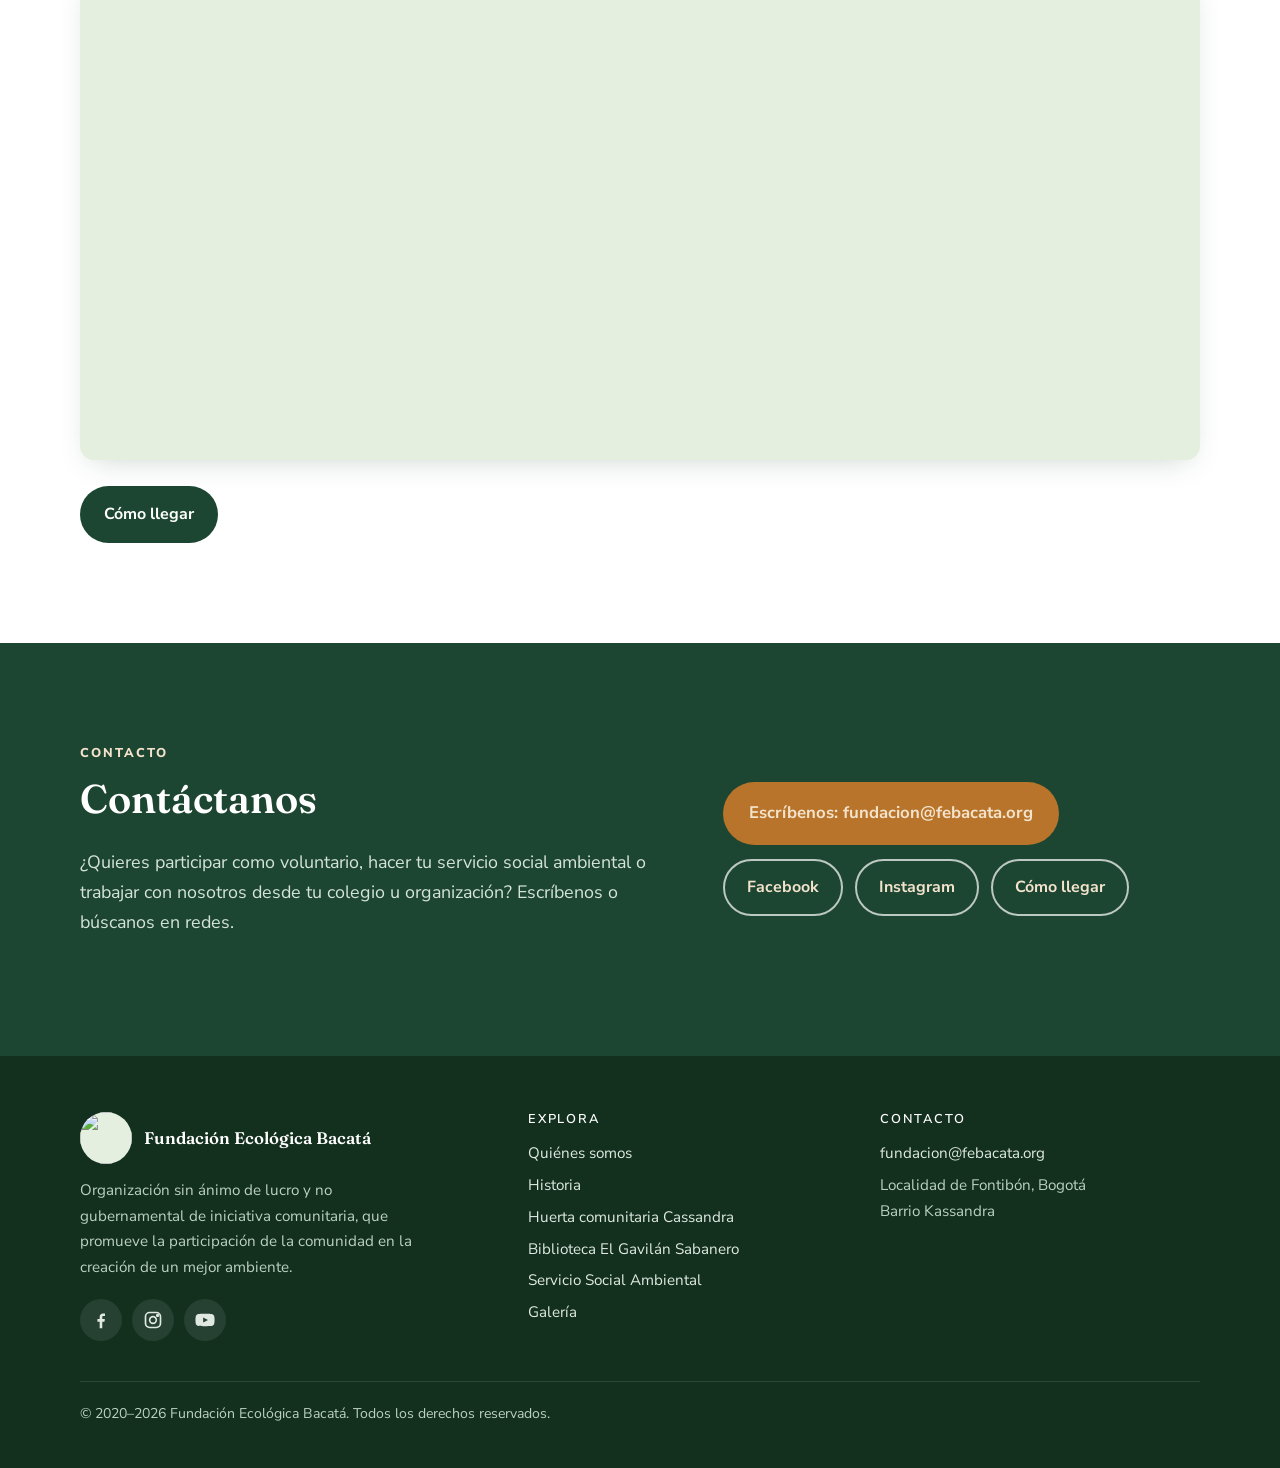
==== commit 217a75b3: "nuevo @" ====
--- a/public/index.html
+++ b/public/index.html
@@ -90,7 +90,7 @@
       <div class="panel">
         <div class="panel-cab">
           <h3><svg viewBox="0 0 24 24" fill="none" stroke="currentColor" stroke-width="2" aria-hidden="true"><rect x="3" y="3" width="18" height="18" rx="5"/><circle cx="12" cy="12" r="4"/><circle cx="17.5" cy="6.5" r="1" fill="currentColor"/></svg> Instagram</h3>
-          <a href="https://www.instagram.com/bacata_fundacion_ecologica/" target="_blank" rel="noopener">@bacata_fundacion_ecologica</a>
+          <a href="https://www.instagram.com/fundacionecologicabacataf/" target="_blank" rel="noopener">@fundacionecologicabacataf</a>
         </div>
         <div class="ig-grid" id="ig-feed" aria-live="polite">
           <div class="esqueleto"></div><div class="esqueleto"></div><div class="esqueleto"></div><div class="esqueleto"></div><div class="esqueleto"></div><div class="esqueleto"></div><div class="esqueleto"></div><div class="esqueleto"></div><div class="esqueleto"></div>
@@ -147,7 +147,7 @@
       <a class="btn btn-primario" href="mailto:fundacion@febacata.org?subject=Contacto%20desde%20la%20p%C3%A1gina%20web">Escríbenos: fundacion@febacata.org</a>
       <div class="botones">
         <a class="btn btn-claro" href="https://www.facebook.com/fundacionecologicabacata.febacata" target="_blank" rel="noopener">Facebook</a>
-        <a class="btn btn-claro" href="https://www.instagram.com/bacata_fundacion_ecologica/" target="_blank" rel="noopener">Instagram</a>
+        <a class="btn btn-claro" href="https://www.instagram.com/fundacionecologicabacataf/" target="_blank" rel="noopener">Instagram</a>
         <a class="btn btn-claro" href="#ubicacion">Cómo llegar</a>
       </div>
     </div>
@@ -163,7 +163,7 @@
         <p style="margin-top:14px;max-width:38ch">Organización sin ánimo de lucro y no gubernamental de iniciativa comunitaria, que promueve la participación de la comunidad en la creación de un mejor ambiente.</p>
         <div class="sociales">
           <a href="https://www.facebook.com/fundacionecologicabacata.febacata" target="_blank" rel="noopener" aria-label="Facebook"><svg viewBox="0 0 24 24" fill="currentColor" aria-hidden="true"><path d="M13.5 22v-8h2.7l.4-3.2h-3.1V8.8c0-.9.3-1.5 1.6-1.5h1.7V4.4c-.3 0-1.3-.1-2.4-.1-2.4 0-4 1.5-4 4.1v2.4H7.7V14h2.7v8h3.1z"/></svg></a>
-          <a href="https://www.instagram.com/bacata_fundacion_ecologica/" target="_blank" rel="noopener" aria-label="Instagram"><svg viewBox="0 0 24 24" fill="none" stroke="currentColor" stroke-width="2" aria-hidden="true"><rect x="3" y="3" width="18" height="18" rx="5"/><circle cx="12" cy="12" r="4"/><circle cx="17.5" cy="6.5" r="1" fill="currentColor"/></svg></a>
+          <a href="https://www.instagram.com/fundacionecologicabacataf/" target="_blank" rel="noopener" aria-label="Instagram"><svg viewBox="0 0 24 24" fill="none" stroke="currentColor" stroke-width="2" aria-hidden="true"><rect x="3" y="3" width="18" height="18" rx="5"/><circle cx="12" cy="12" r="4"/><circle cx="17.5" cy="6.5" r="1" fill="currentColor"/></svg></a>
           <a href="https://www.youtube.com/channel/UCAX23SJzOsQF9qCXDEm4dkg" target="_blank" rel="noopener" aria-label="YouTube"><svg viewBox="0 0 24 24" fill="currentColor" aria-hidden="true"><path d="M23 7.2a3 3 0 0 0-2.1-2.1C19 4.6 12 4.6 12 4.6s-7 0-8.9.5A3 3 0 0 0 1 7.2 31 31 0 0 0 .5 12 31 31 0 0 0 1 16.8a3 3 0 0 0 2.1 2.1c1.9.5 8.9.5 8.9.5s7 0 8.9-.5a3 3 0 0 0 2.1-2.1c.4-1.6.5-3.2.5-4.8s-.1-3.2-.5-4.8zM9.8 15.1V8.9L15.6 12l-5.8 3.1z"/></svg></a>
         </div>
       </div>
--- a/public/assets/css/styles.css
+++ b/public/assets/css/styles.css
@@ -330,3 +330,21 @@
 .hero-inicio { background-position: center; }
 .credito-foto { position: absolute; right: 16px; bottom: 10px; margin: 0; font-size: .75rem; color: rgba(255,255,255,.75); z-index: 1; }
 .credito-foto:empty { display: none; }
+
+/* Tarjetas que llevan a otra página: botón visible y área de clic clara (público mayor) */
+.tarjeta:has(.cubrir) { display: flex; flex-direction: column; cursor: pointer; border-width: 2px; }
+.tarjeta:has(.cubrir) p { font-size: 1.05rem; margin-bottom: 22px; }
+.tarjeta:has(.cubrir):hover { border-color: var(--tierra); transform: translateY(-4px); }
+.tarjeta:has(.cubrir:focus-visible) { outline: 3px solid var(--tierra); outline-offset: 3px; }
+.tarjeta .cubrir:focus-visible { outline: none; }
+.ver-mas {
+  margin-top: auto; align-self: flex-start;
+  display: inline-flex; align-items: center; gap: 8px;
+  padding: 11px 20px; border-radius: 999px;
+  background: var(--tierra); color: #fff; font-weight: 800; font-size: 1.05rem;
+  transition: gap .2s, background .2s;
+}
+.ver-mas svg { width: 20px; height: 20px; }
+.tarjeta:has(.cubrir):hover .ver-mas { background: #9e6222; gap: 12px; }
+.seccion-verde .tarjeta:has(.cubrir) { border-color: rgba(255,255,255,.22); }
+.seccion-verde .tarjeta:has(.cubrir):hover { border-color: var(--tierra-claro); background: rgba(255,255,255,.1); }
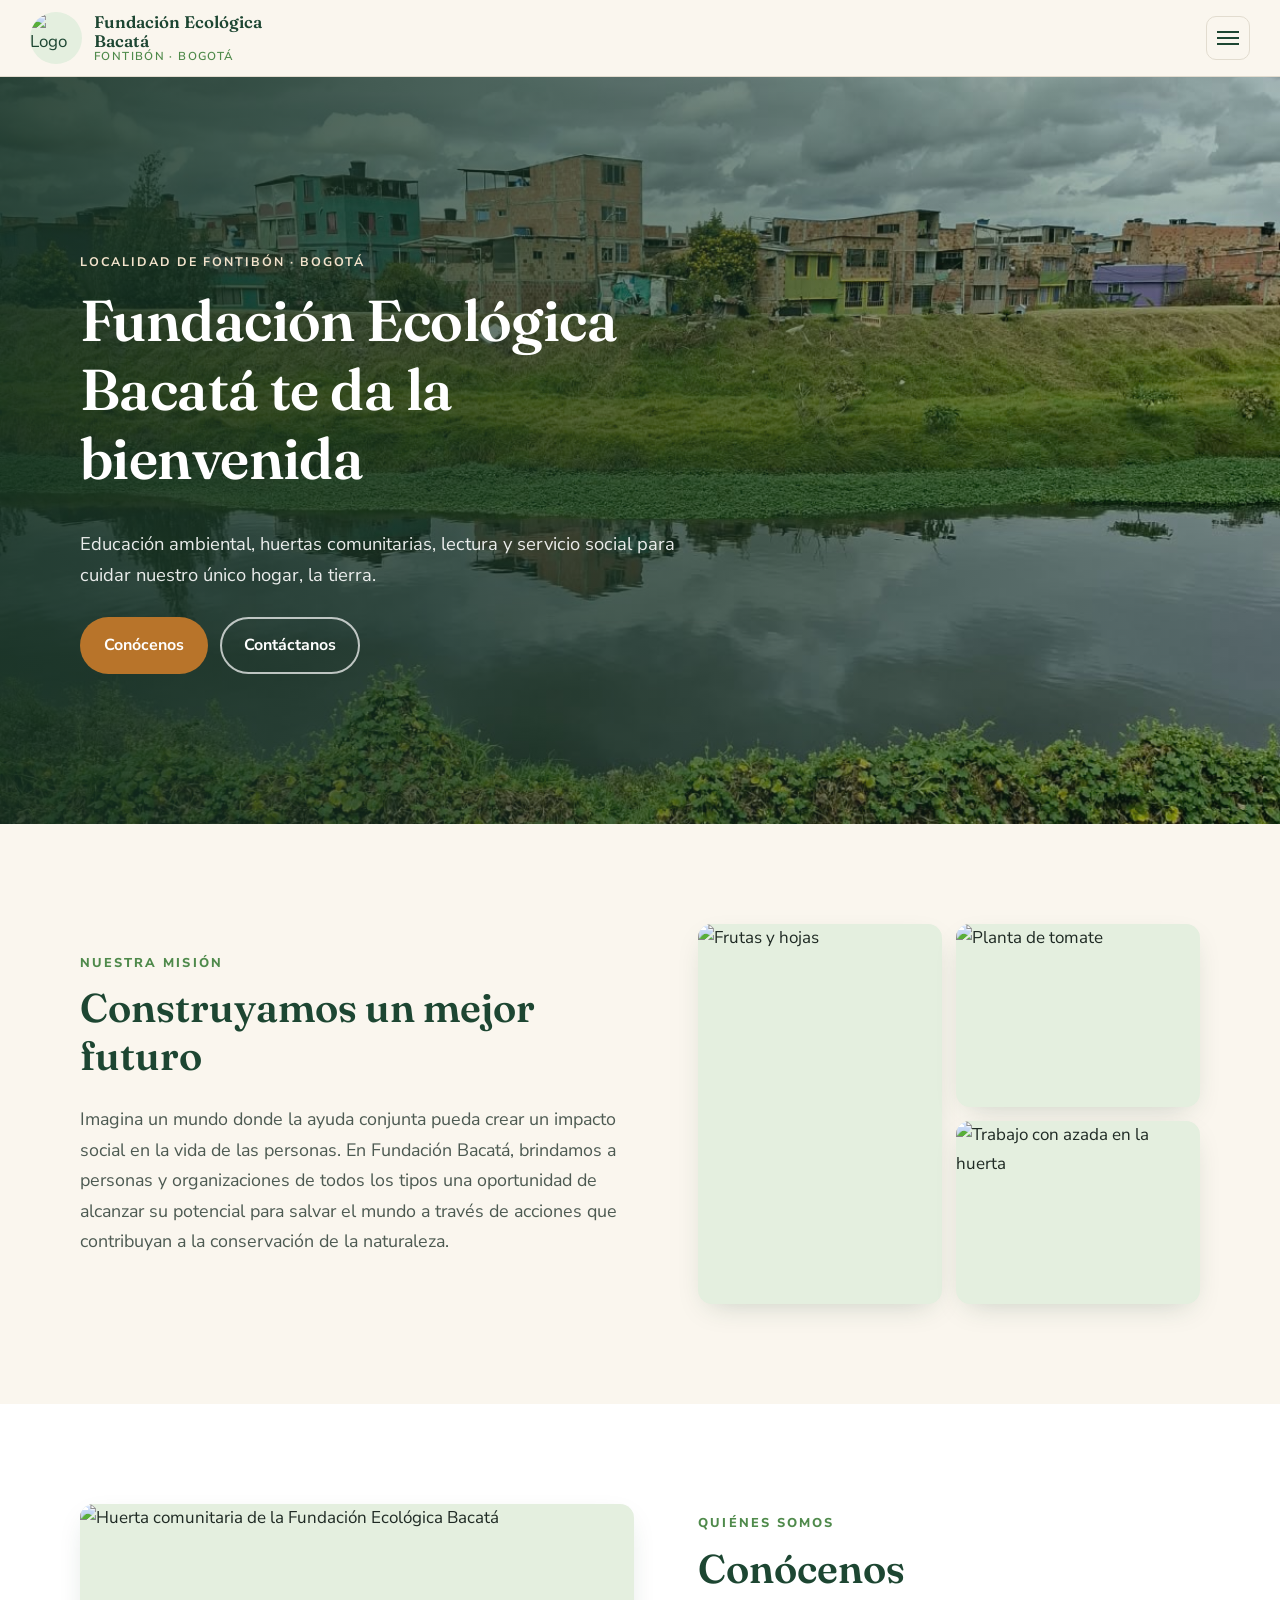
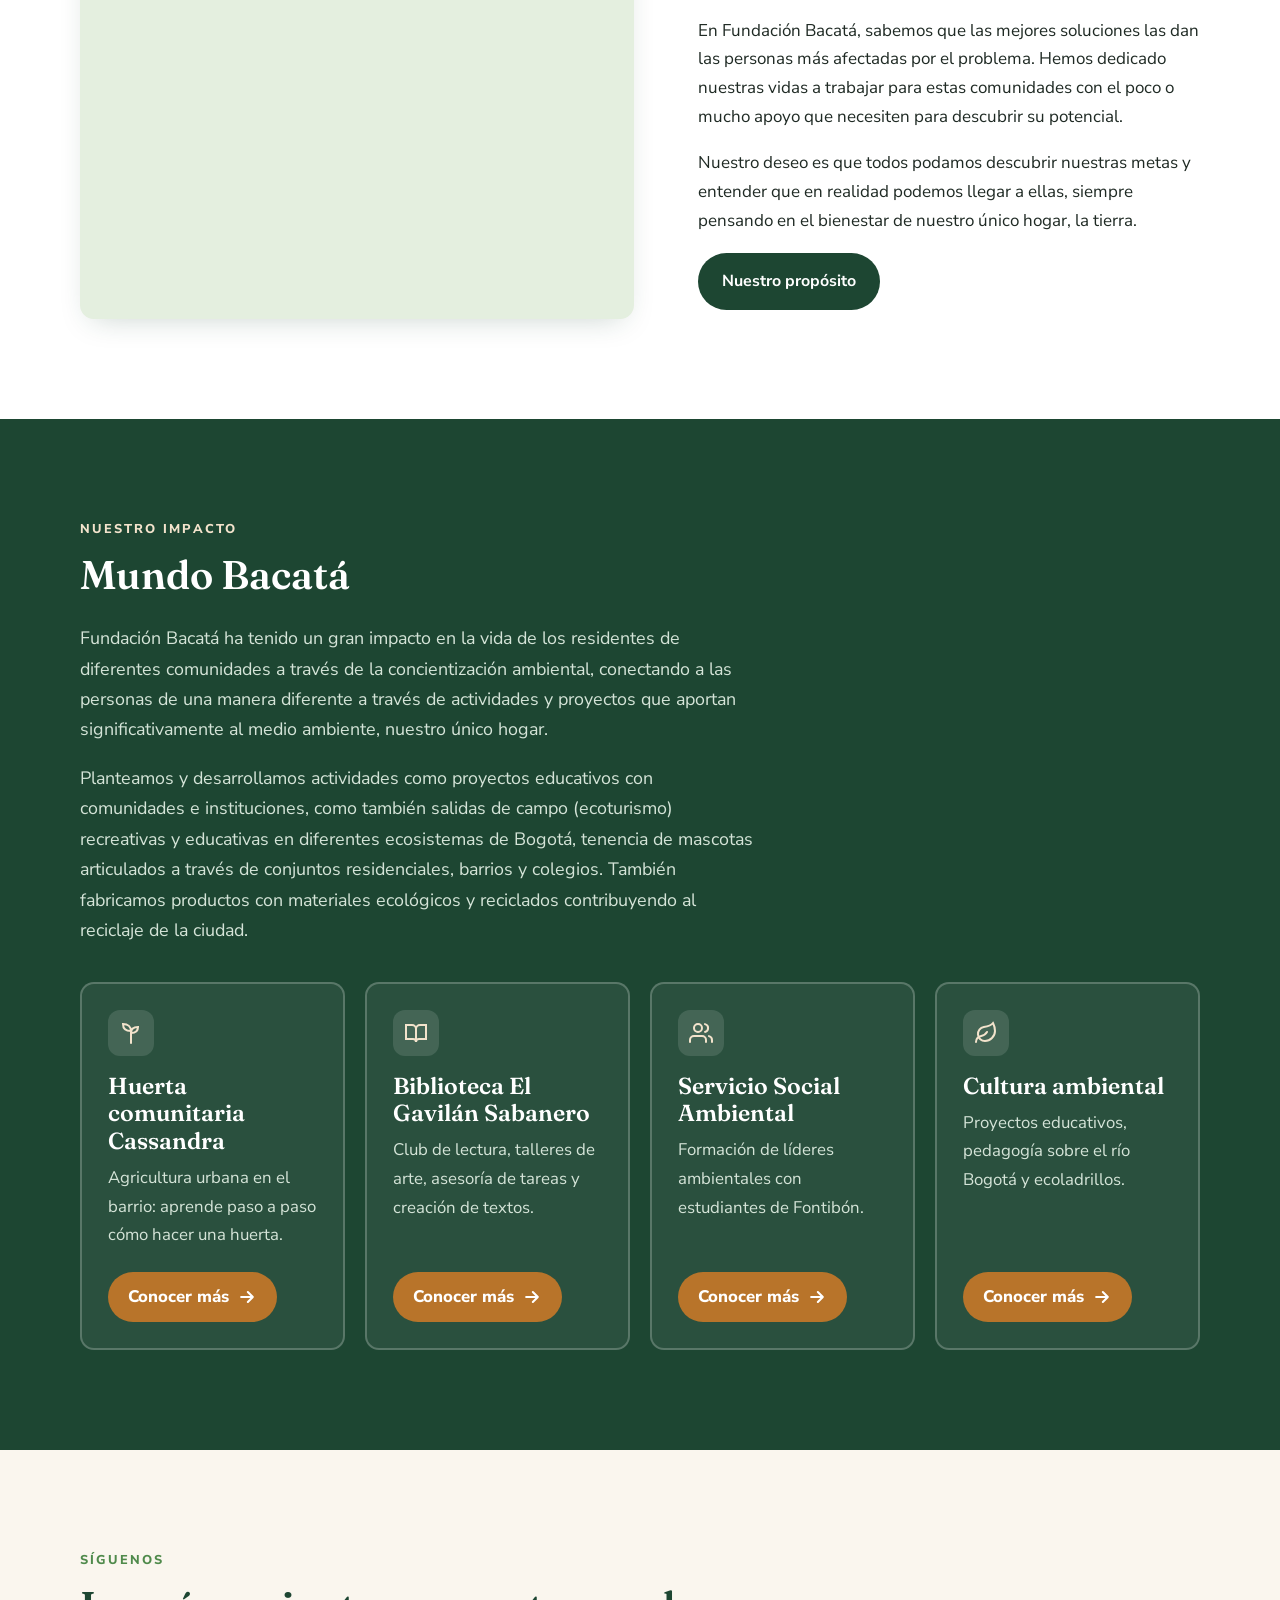
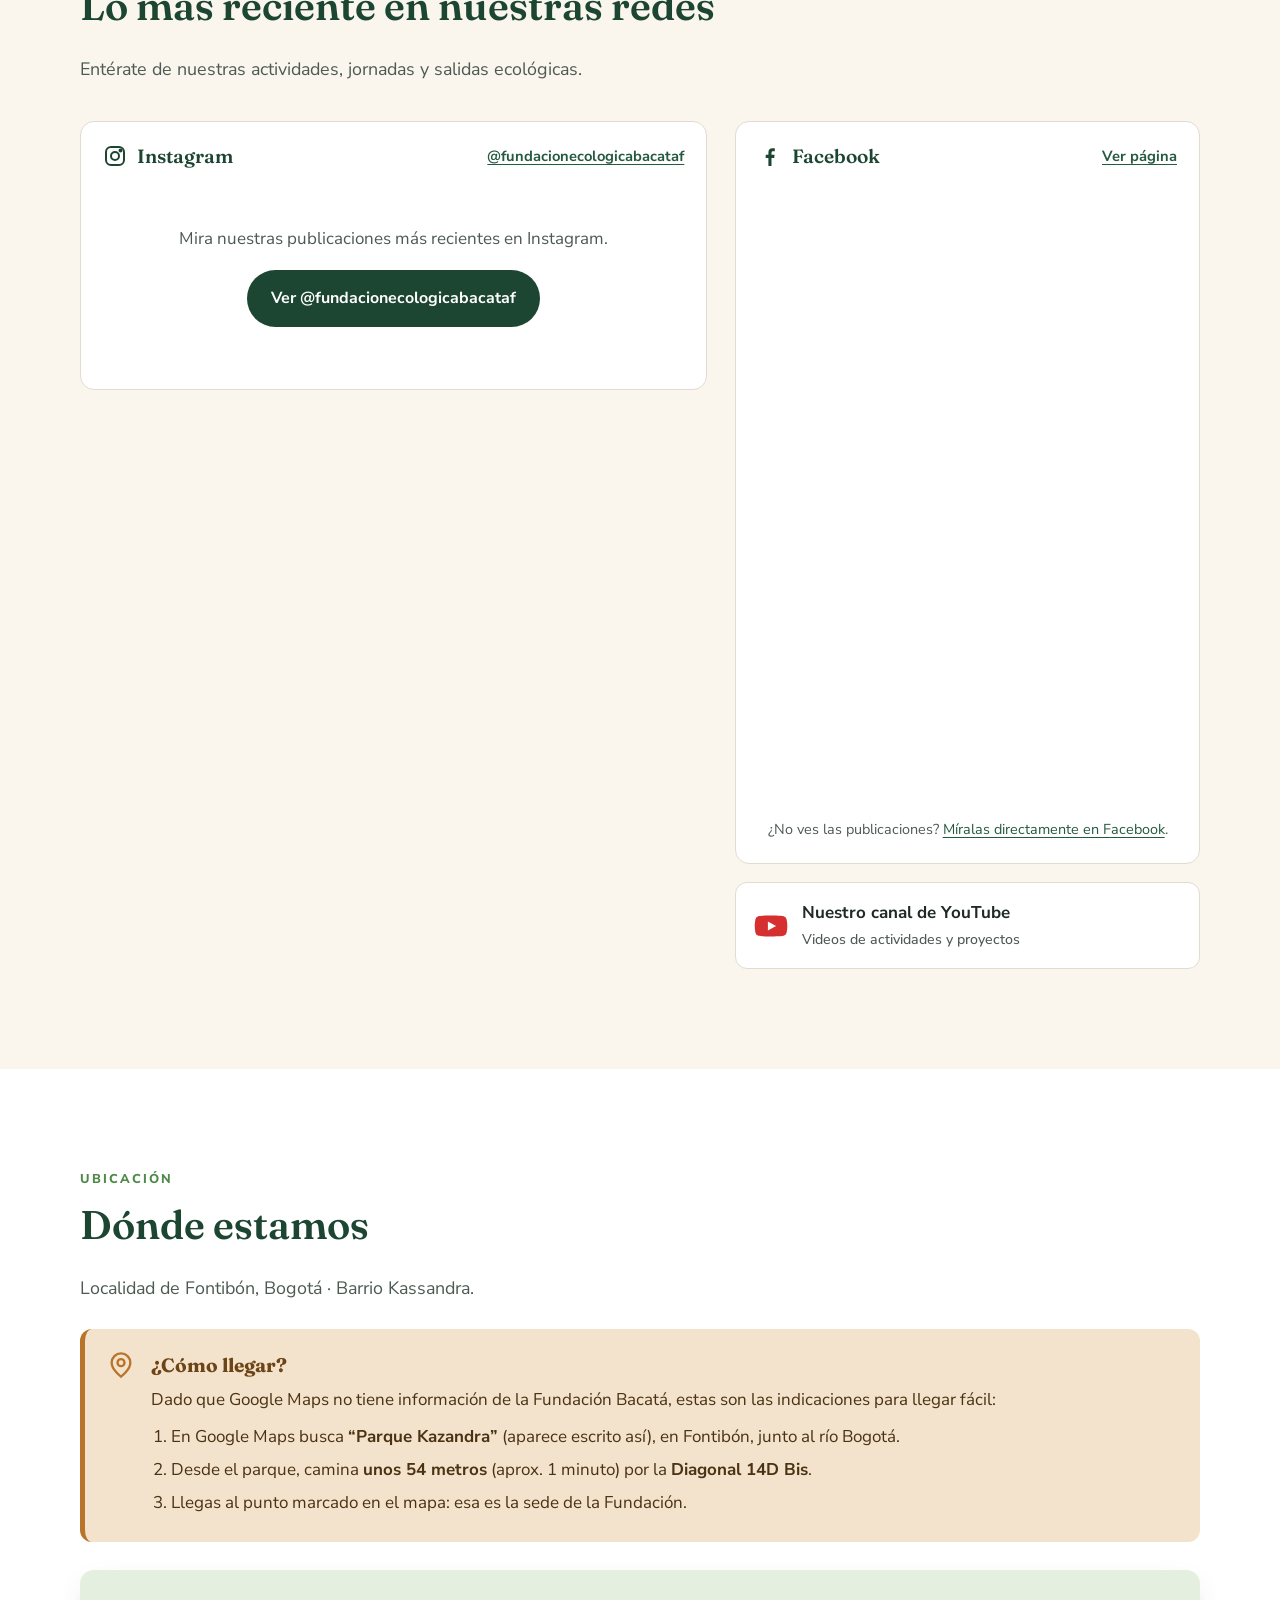
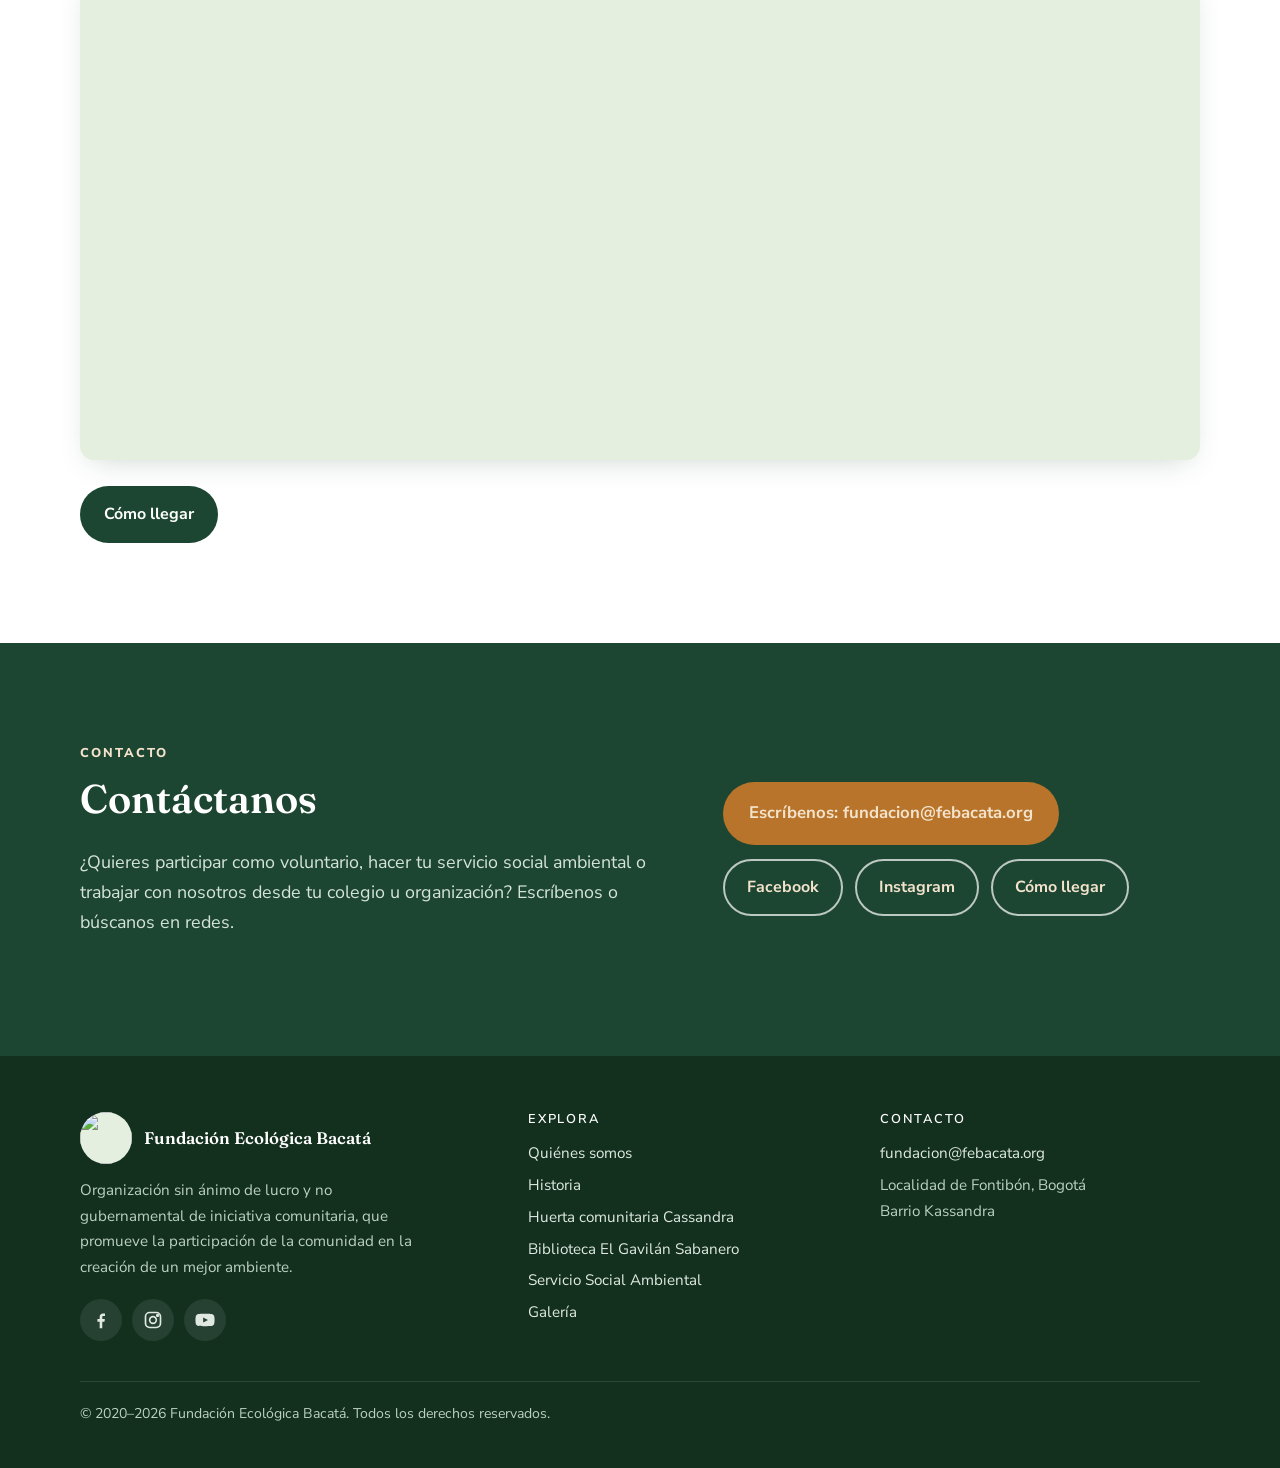
==== commit 2dc79d3f: "Add files via upload" ====
--- a/public/index.html
+++ b/public/index.html
@@ -30,7 +30,7 @@
   </div>
 </header>
 <main id="contenido">
-<section class="hero hero-inicio" style="background-image:url('assets/img/rio-bogota.jpg'), url('https://static.wixstatic.com/media/26b0b0_2f46b779b4594ceba33f2dfde3240cec~mv2.jpg/v1/fit/w_1920,h_1920,q_85/26b0b0_2f46b779b4594ceba33f2dfde3240cec~mv2.jpg')">
+<section class="hero hero-inicio" style="background-image:url('assets/img/rio-bogota.jpeg'), url('https://static.wixstatic.com/media/26b0b0_2f46b779b4594ceba33f2dfde3240cec~mv2.jpg/v1/fit/w_1920,h_1920,q_85/26b0b0_2f46b779b4594ceba33f2dfde3240cec~mv2.jpg')">
   <div class="contenedor">
     <span class="etiqueta">Localidad de Fontibón · Bogotá</span>
     <h1>Fundación Ecológica Bacatá te da la bienvenida</h1>
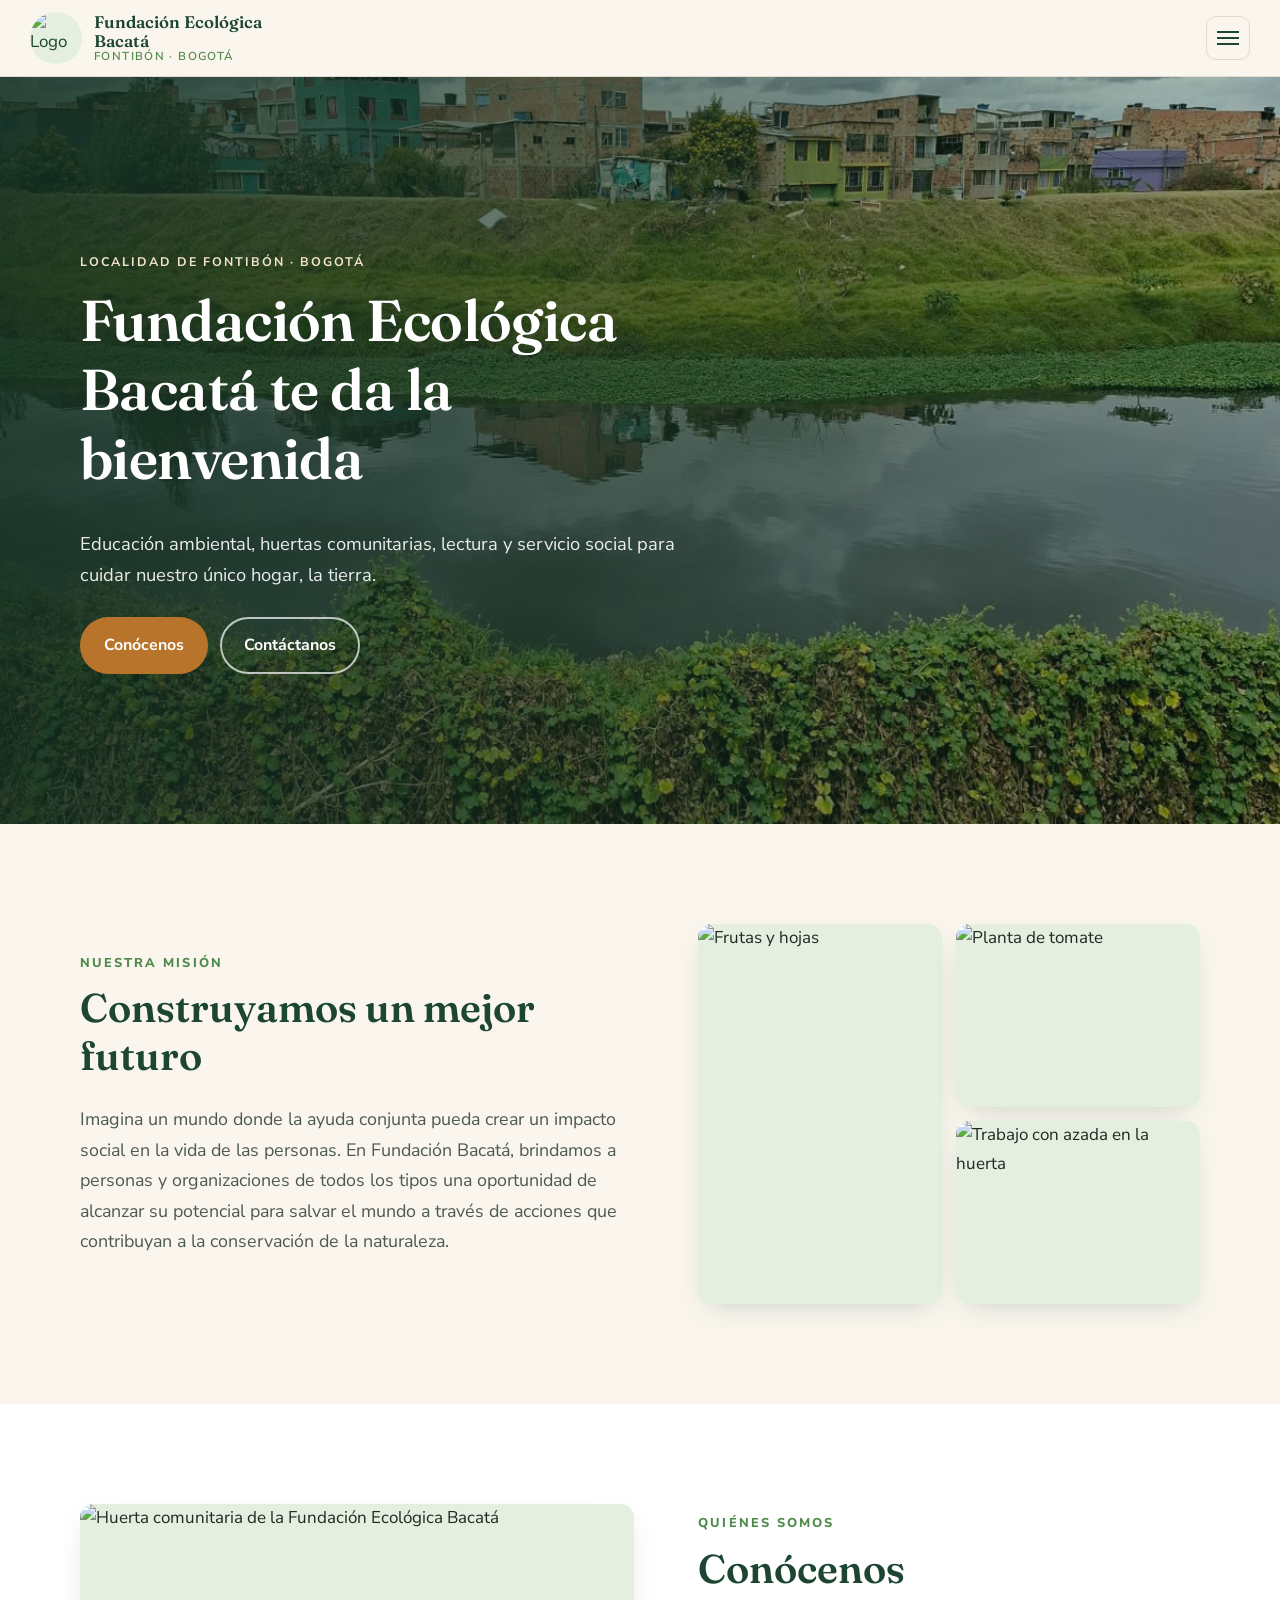
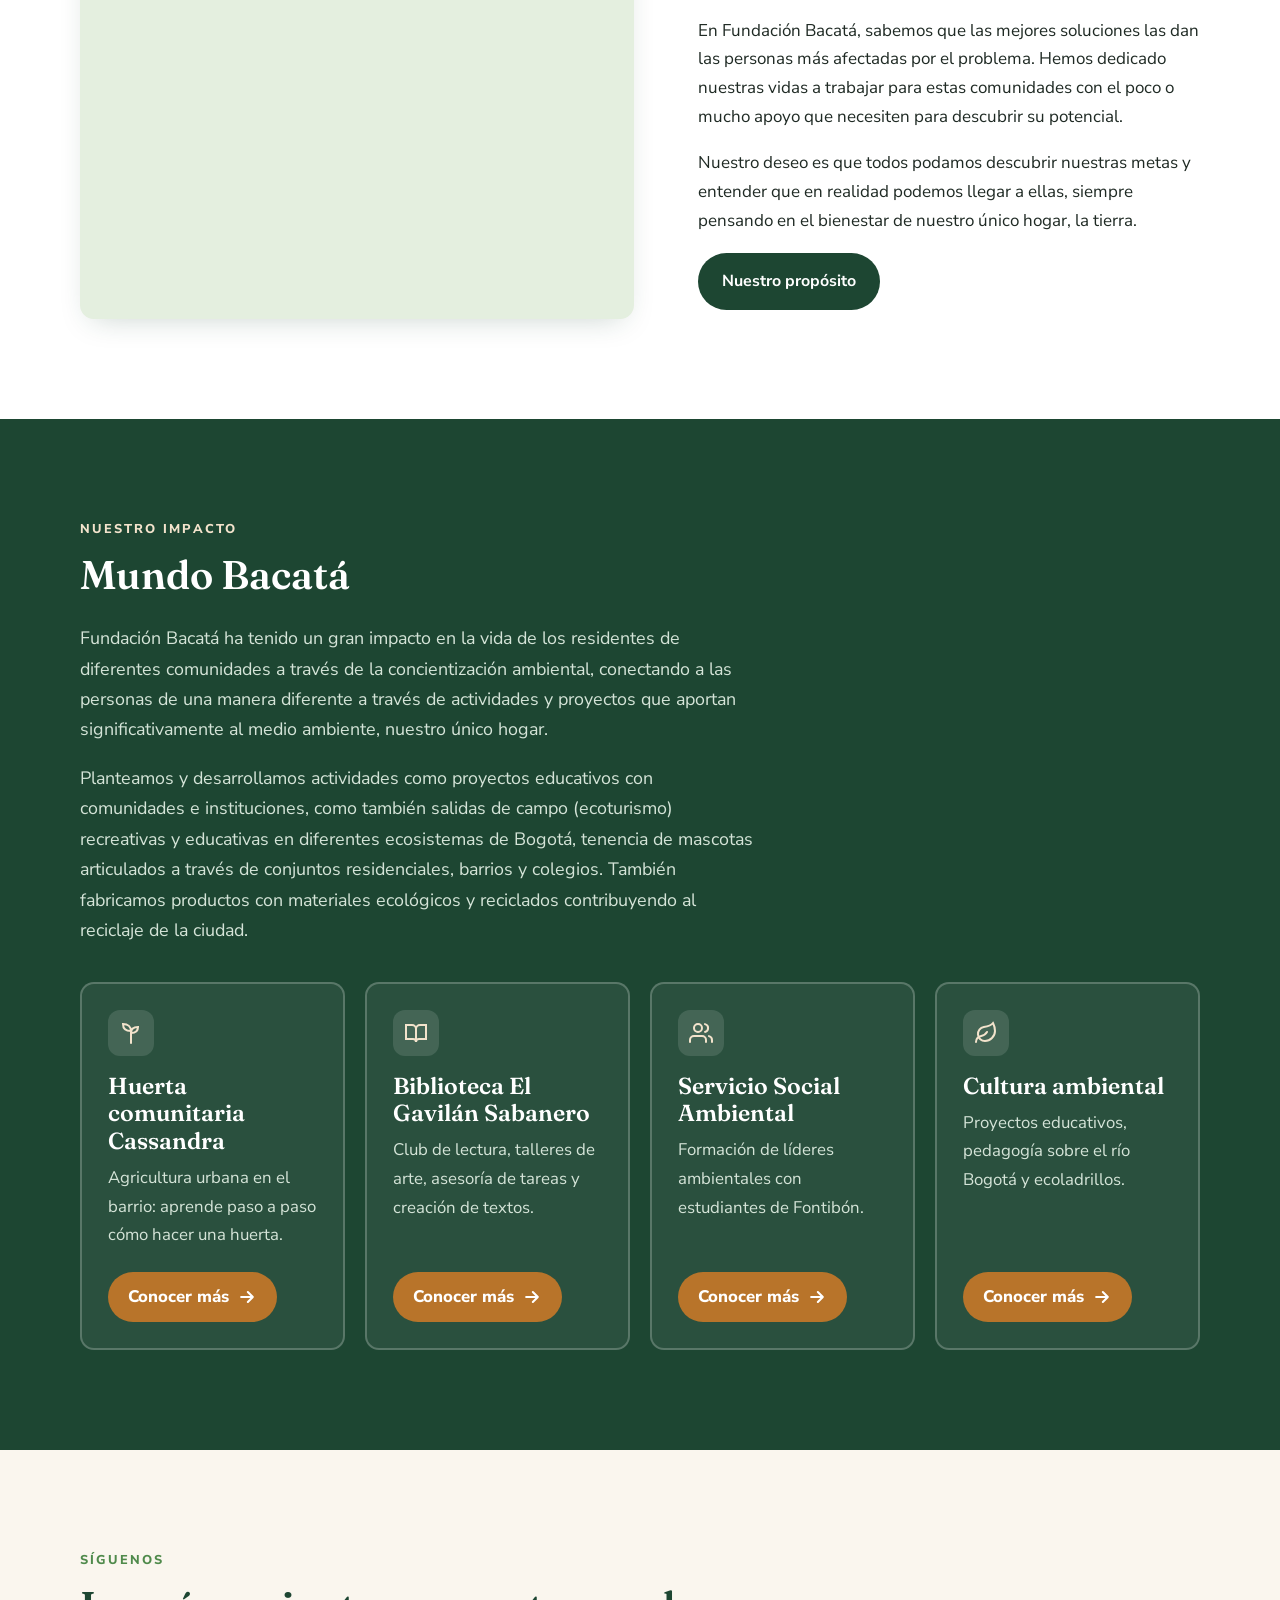
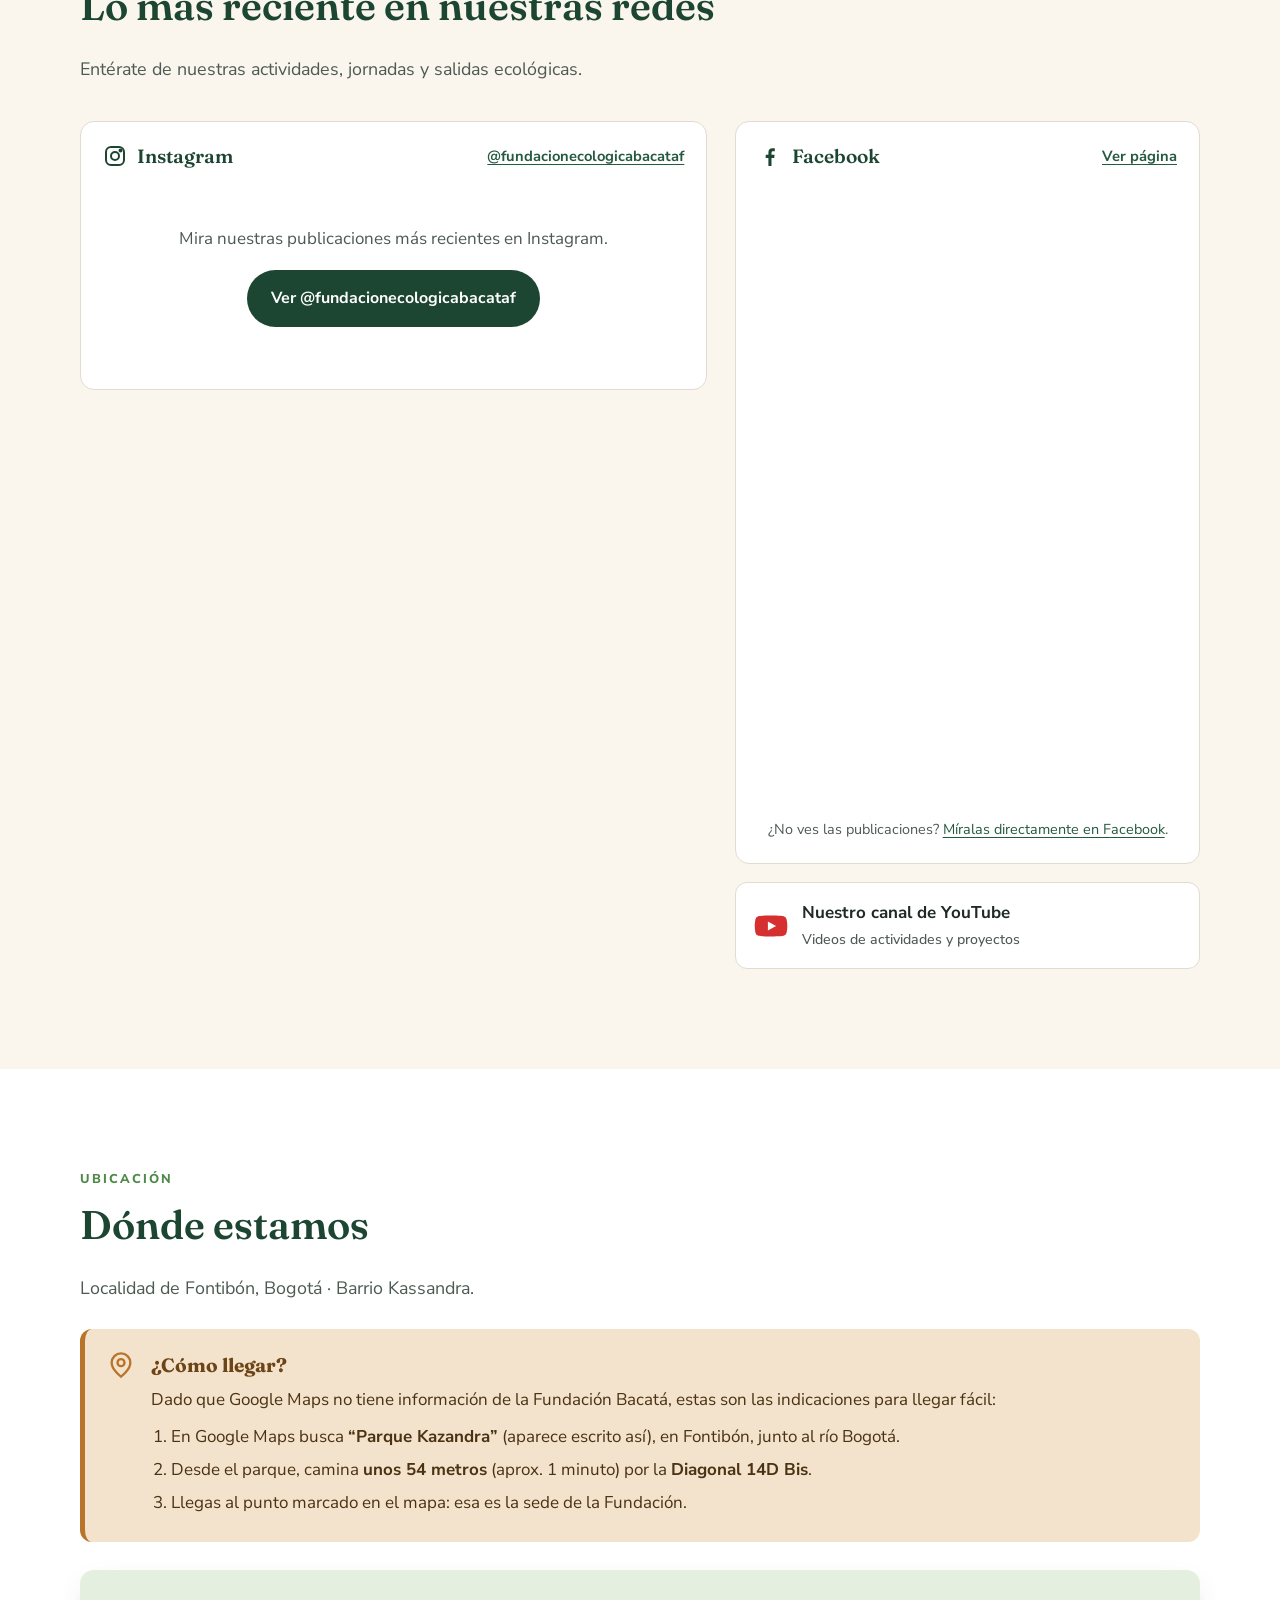
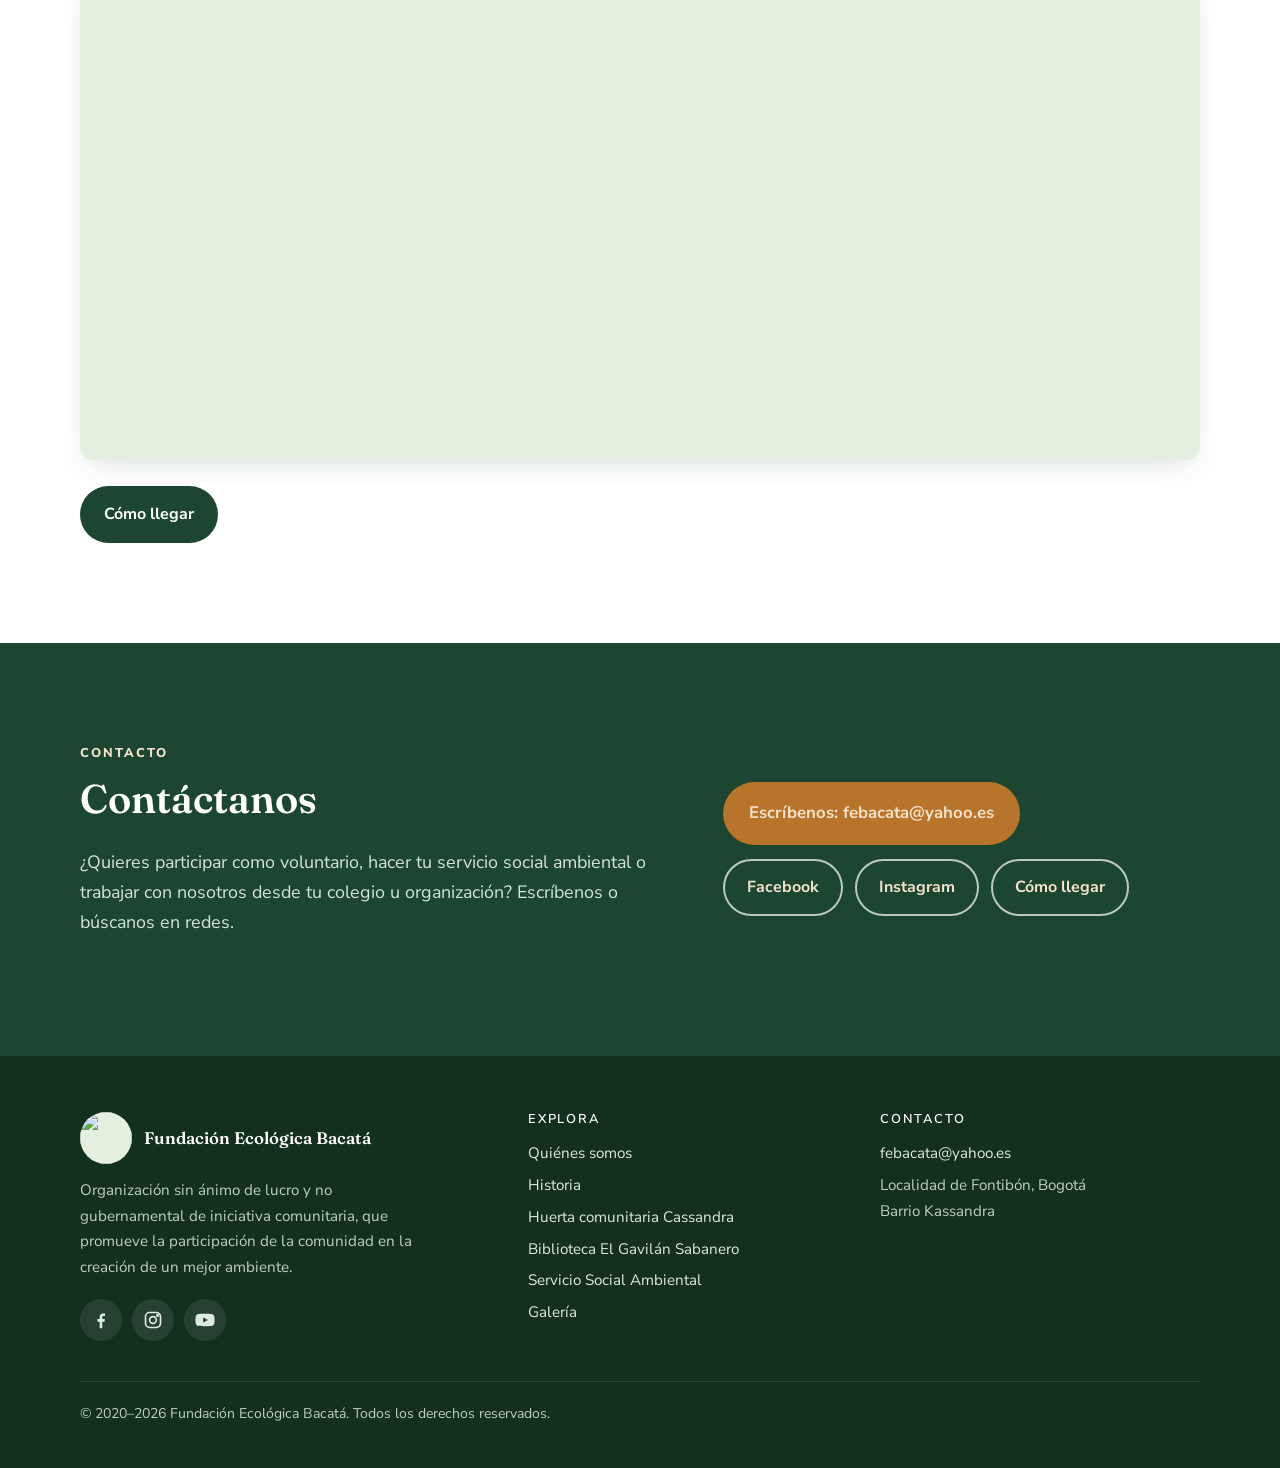
==== commit e7f73511: "email ?" ====
--- a/public/index.html
+++ b/public/index.html
@@ -144,7 +144,7 @@
       <p class="intro">¿Quieres participar como voluntario, hacer tu servicio social ambiental o trabajar con nosotros desde tu colegio u organización? Escríbenos o búscanos en redes.</p>
     </div>
     <div class="contacto-acciones">
-      <a class="btn btn-primario" href="mailto:fundacion@febacata.org?subject=Contacto%20desde%20la%20p%C3%A1gina%20web">Escríbenos: fundacion@febacata.org</a>
+      <a class="btn btn-primario" href="mailto:febacata@yahoo.es?subject=Contacto%20desde%20la%20p%C3%A1gina%20web">Escríbenos: febacata@yahoo.es</a>
       <div class="botones">
         <a class="btn btn-claro" href="https://www.facebook.com/fundacionecologicabacata.febacata" target="_blank" rel="noopener">Facebook</a>
         <a class="btn btn-claro" href="https://www.instagram.com/fundacionecologicabacataf/" target="_blank" rel="noopener">Instagram</a>
@@ -181,7 +181,7 @@
       <div>
         <h4>Contacto</h4>
         <ul>
-          <li><a href="mailto:fundacion@febacata.org">fundacion@febacata.org</a></li>
+          <li><a href="mailto:febacata@yahoo.es">febacata@yahoo.es</a></li>
           <li>Localidad de Fontibón, Bogotá<br>Barrio Kassandra</li>
         </ul>
       </div>
--- a/public/assets/css/styles.css
+++ b/public/assets/css/styles.css
@@ -327,7 +327,7 @@
 .contacto-acciones .btn-primario { font-size: 1.05rem; padding: 15px 24px; overflow-wrap: anywhere; }
 
 /* Crédito de la foto del inicio (se oculta si está vacío) */
-.hero-inicio { background-position: center; }
+.hero-inicio { background-position: center 62%; }
 .credito-foto { position: absolute; right: 16px; bottom: 10px; margin: 0; font-size: .75rem; color: rgba(255,255,255,.75); z-index: 1; }
 .credito-foto:empty { display: none; }
 
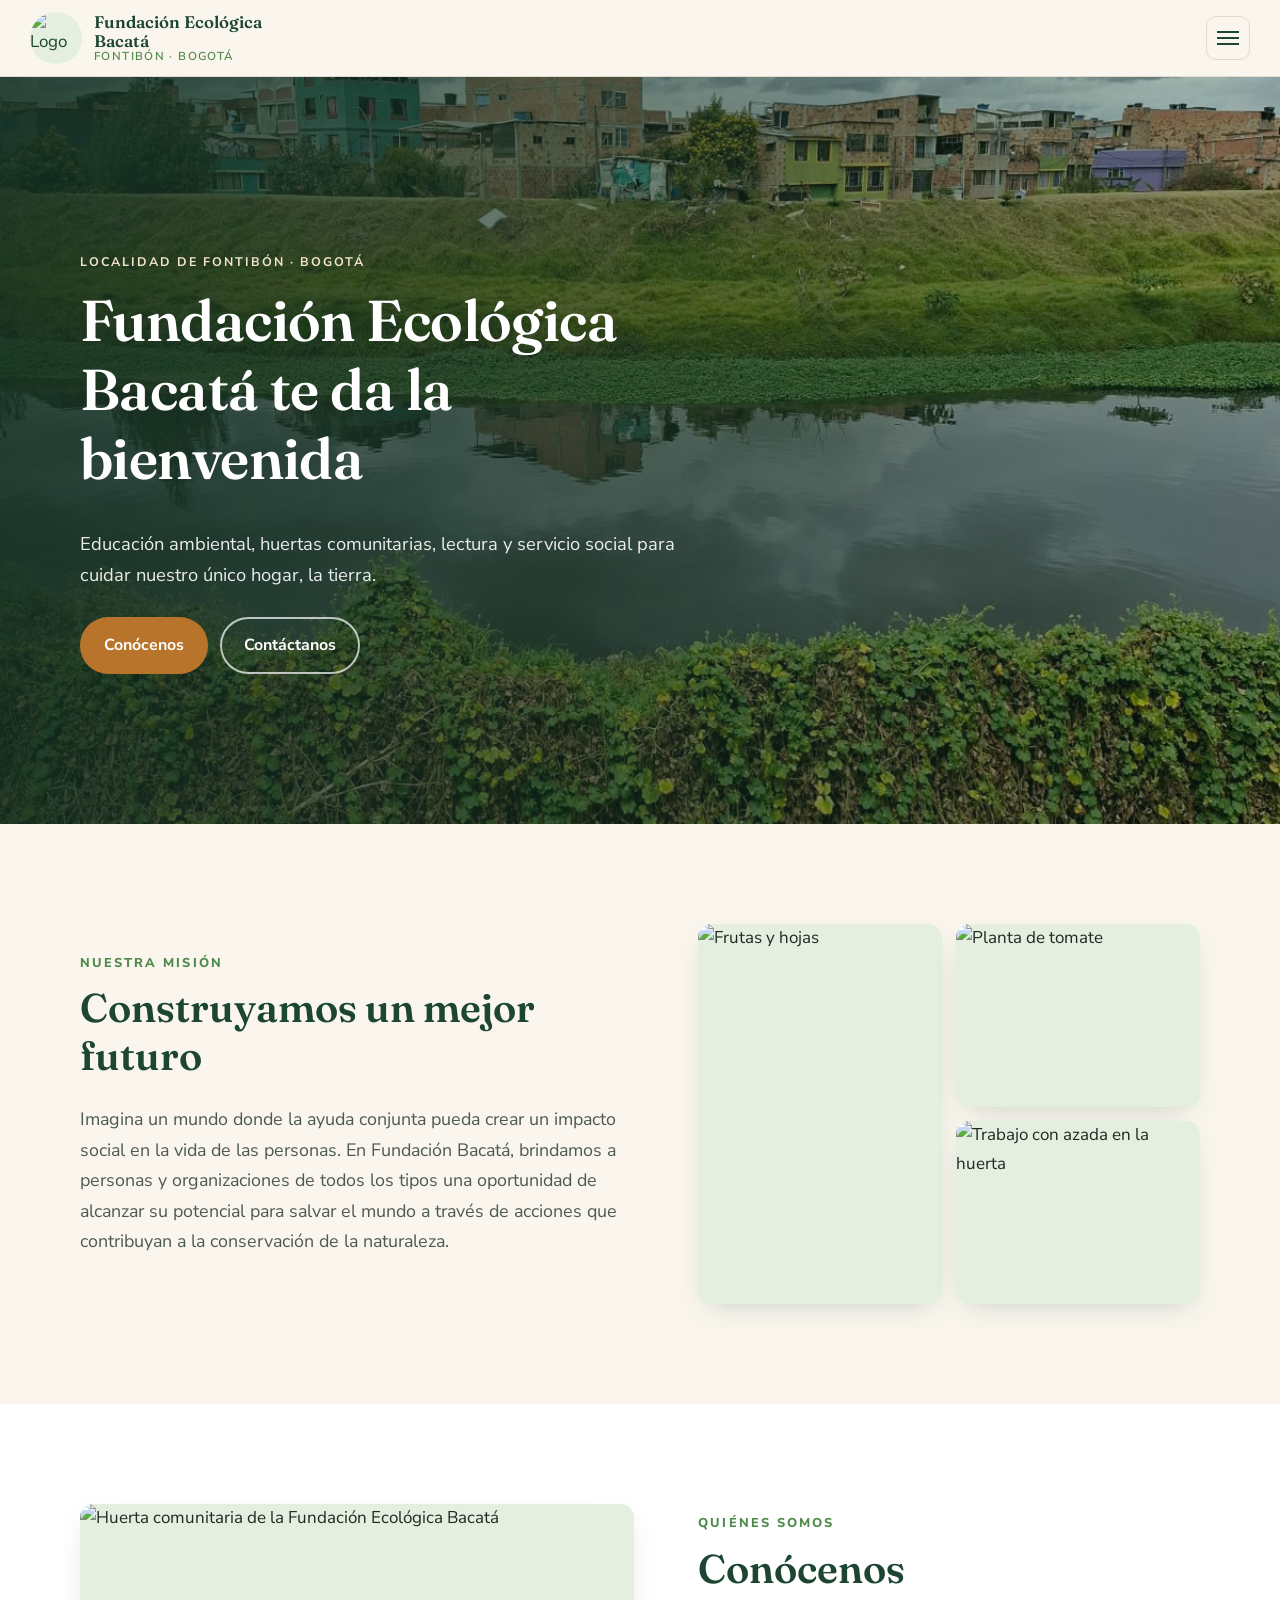
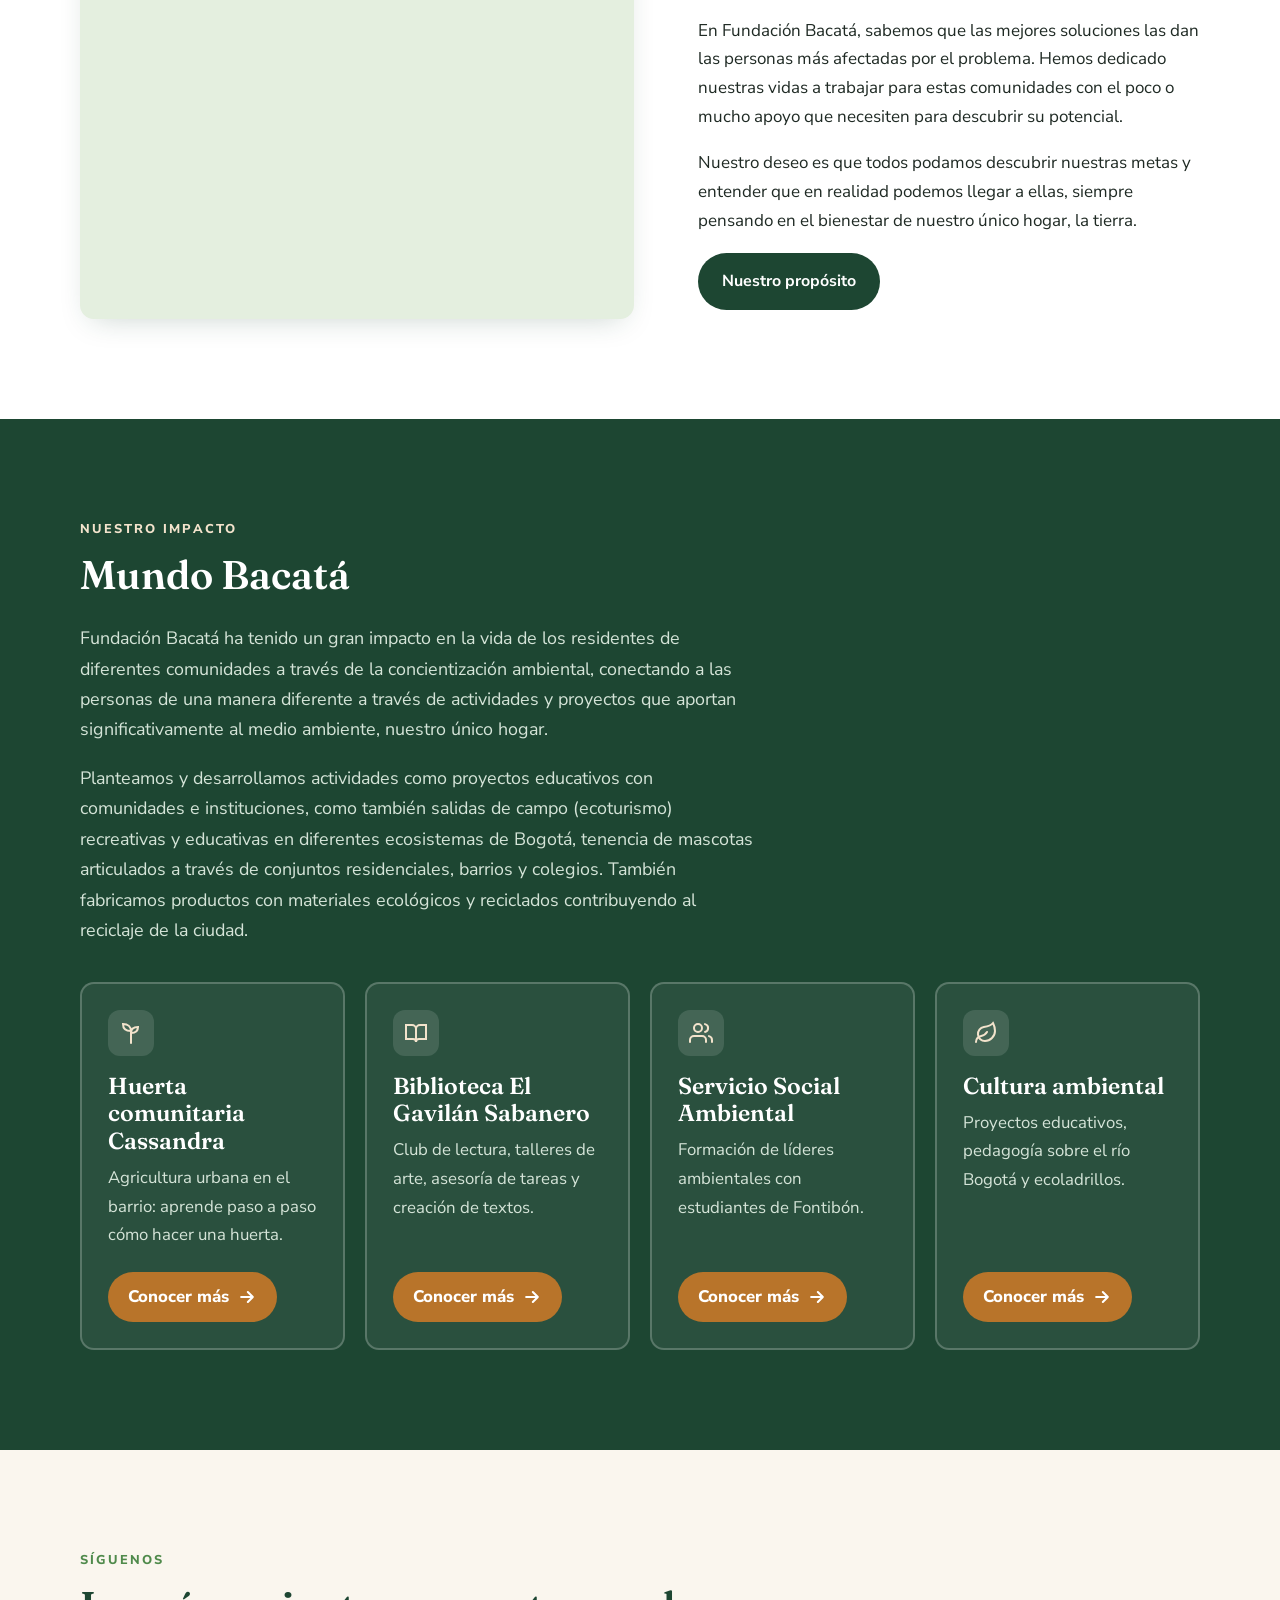
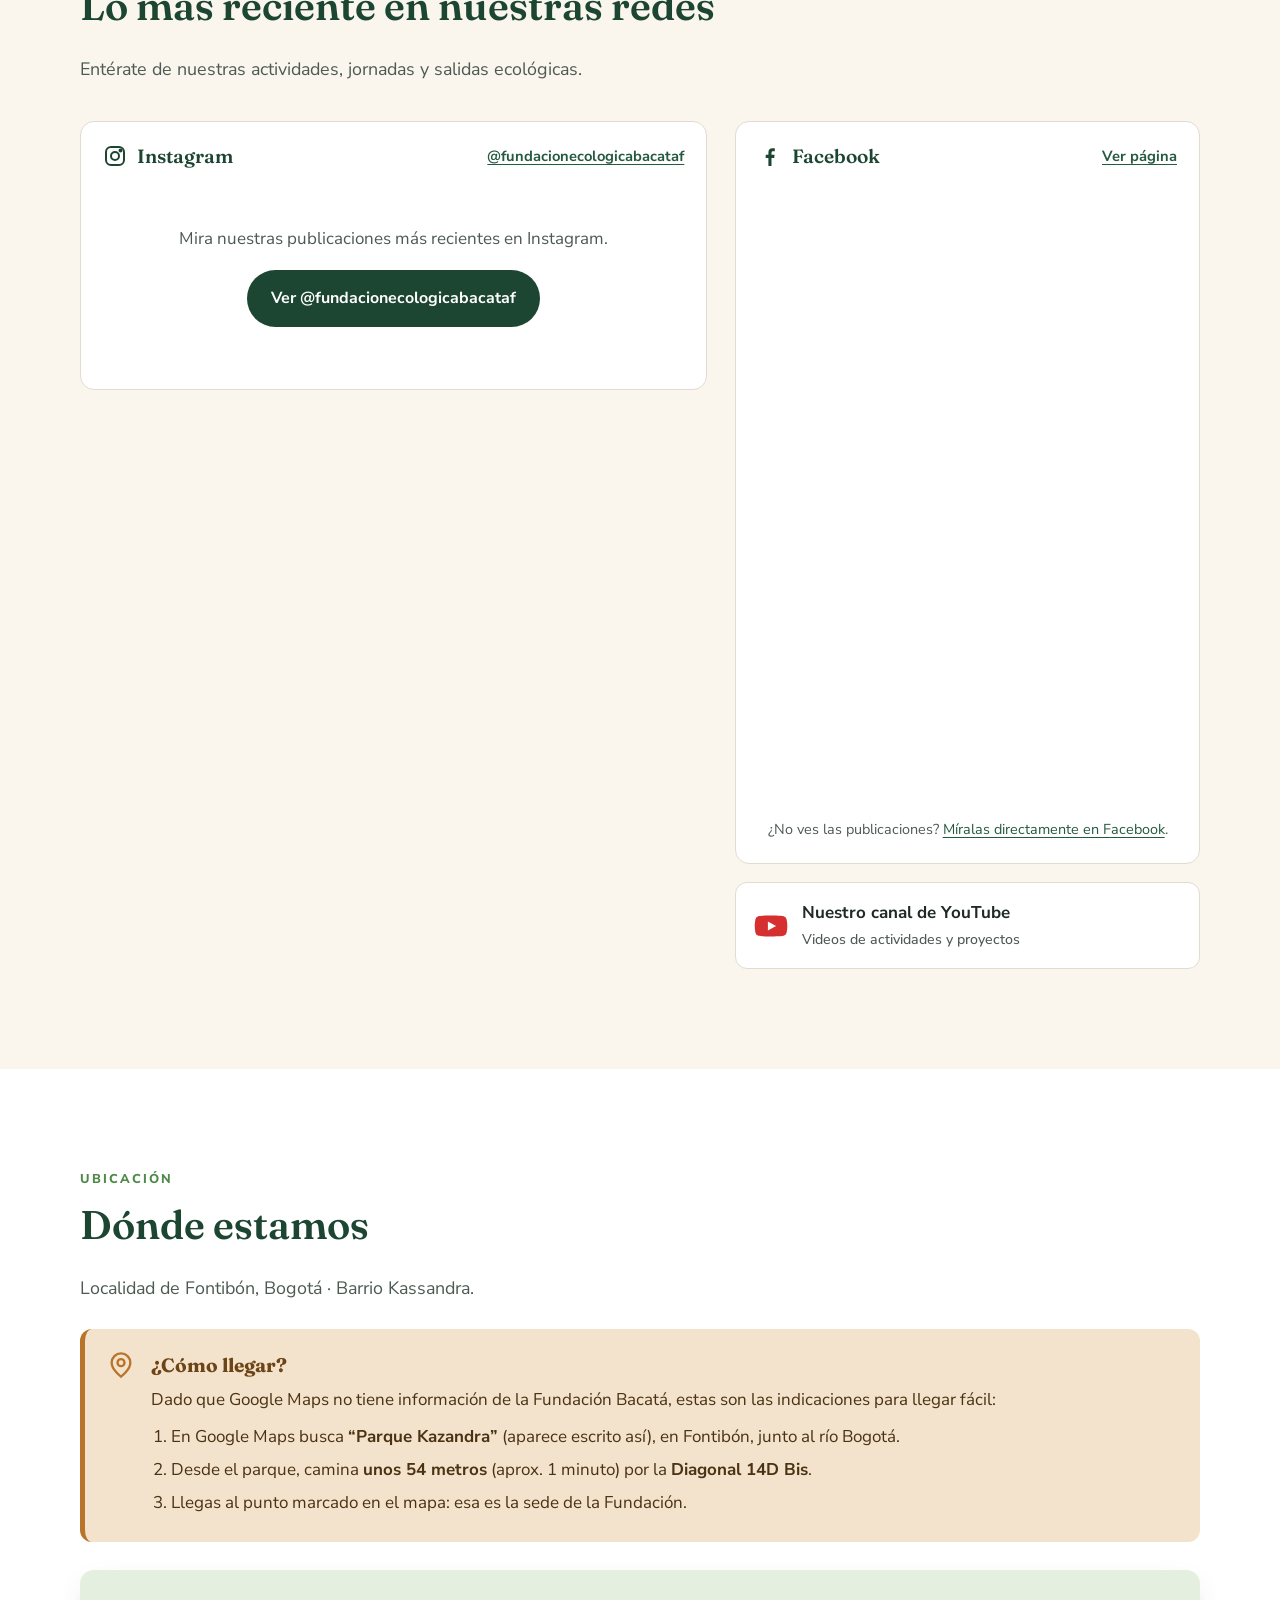
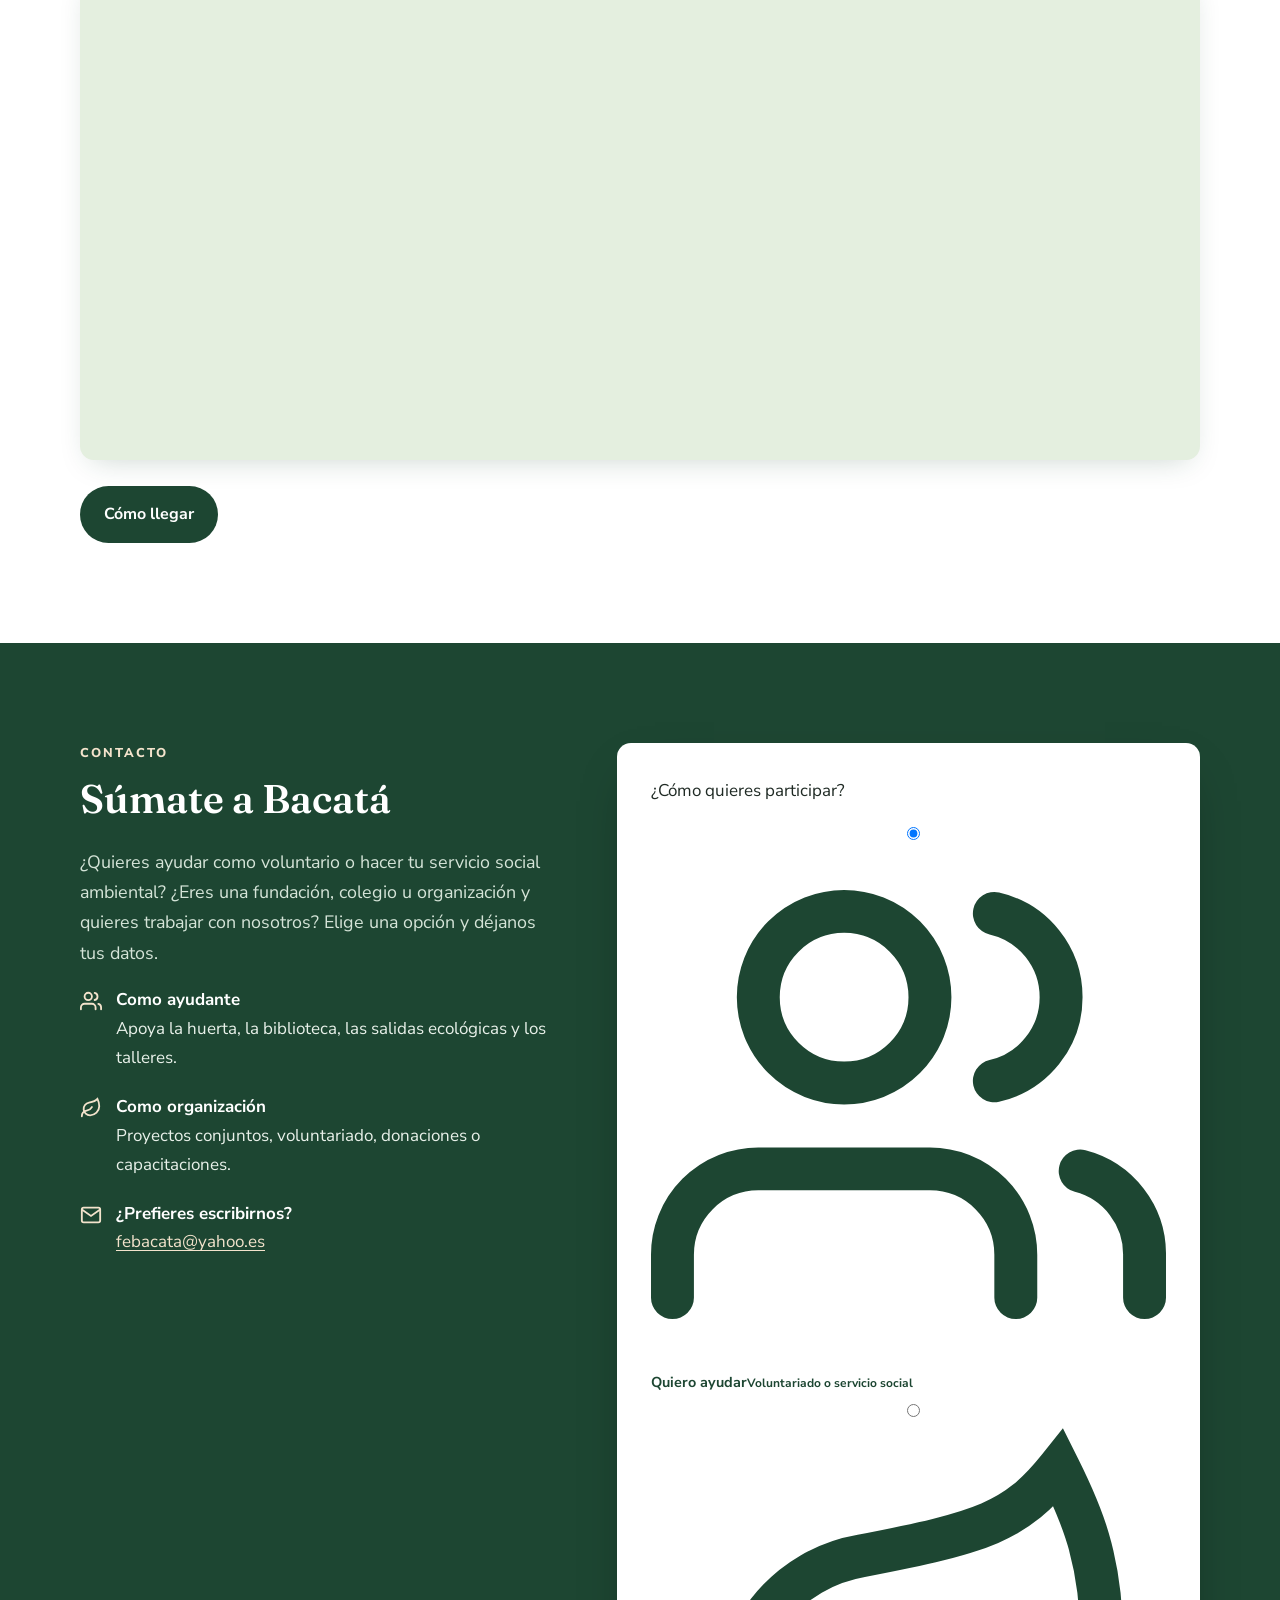
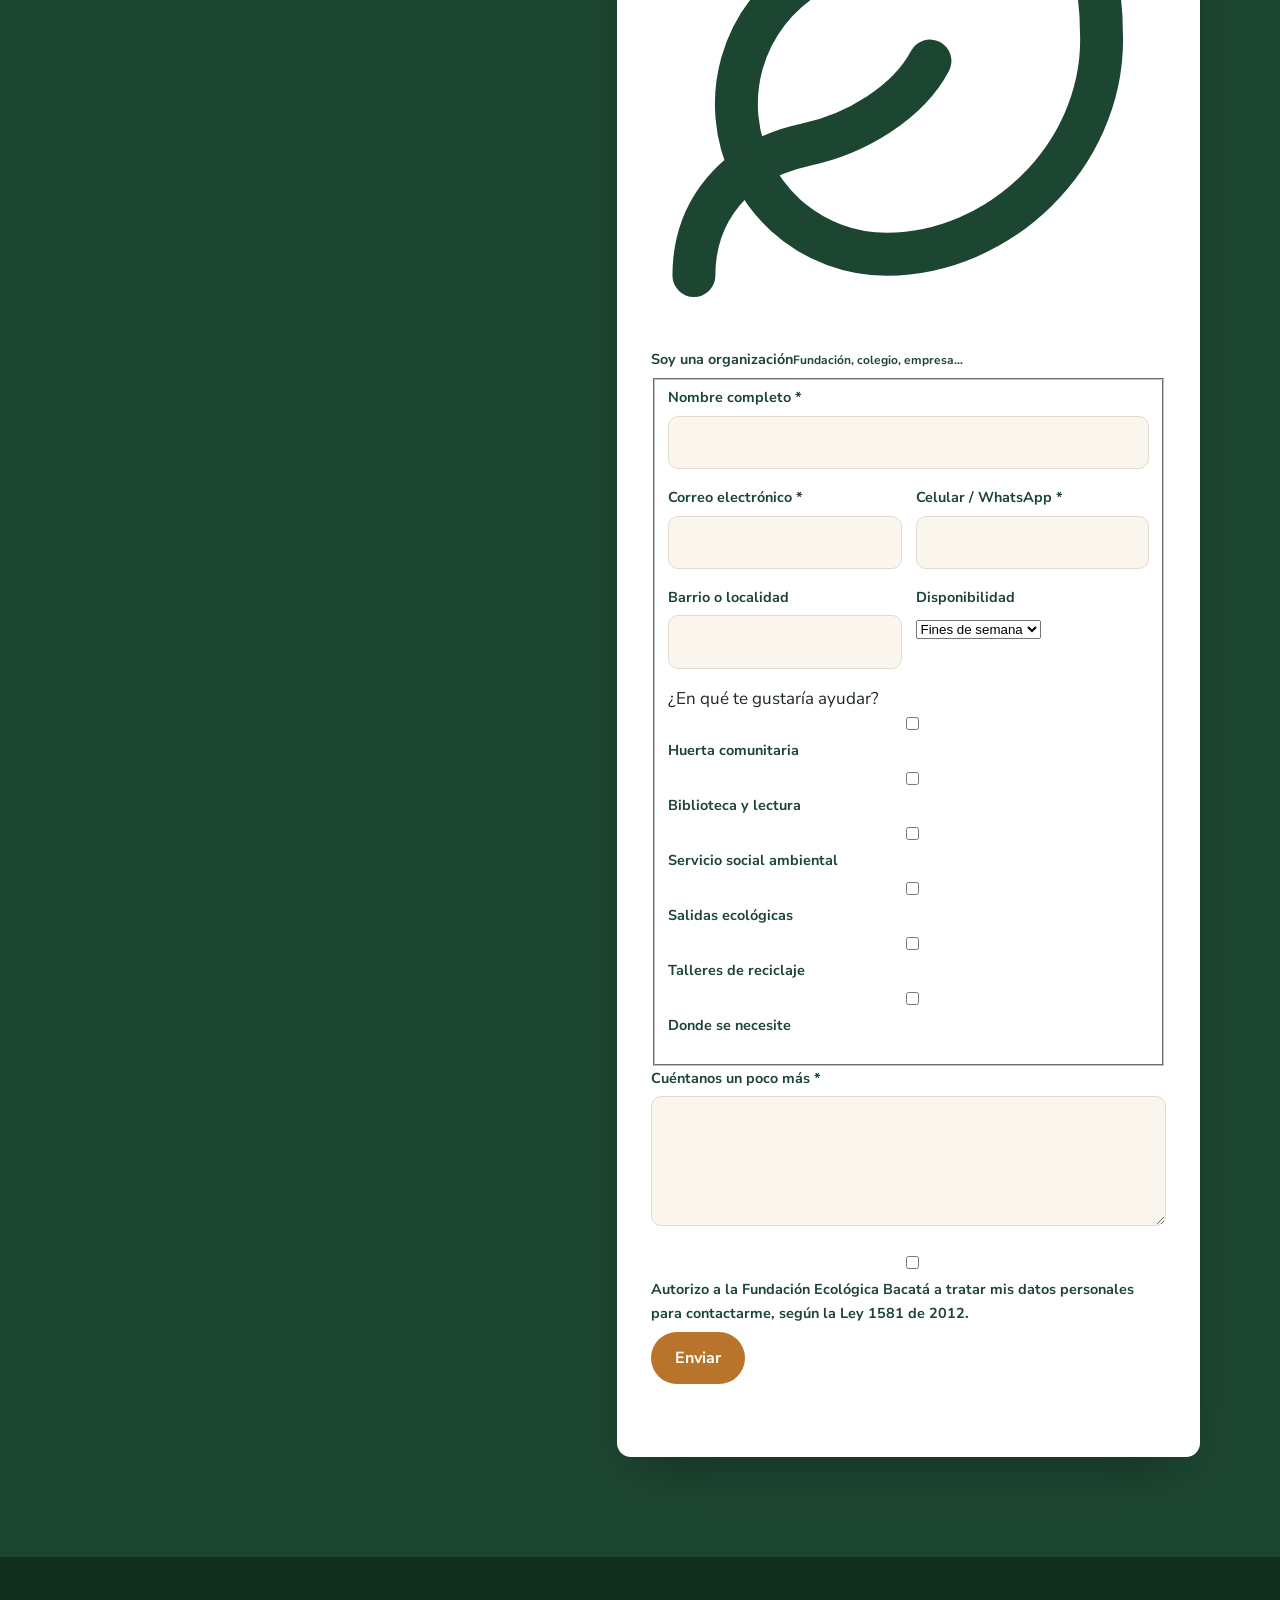
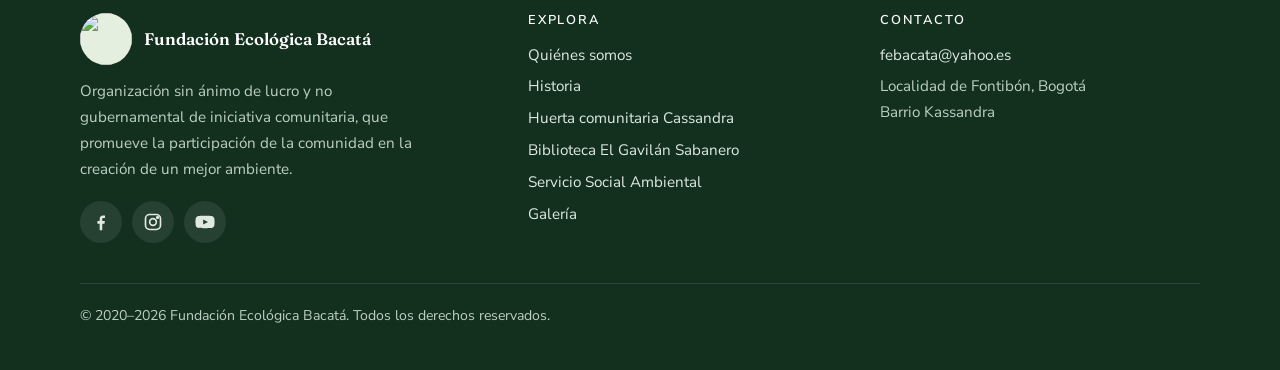
==== commit 93e12cf0: "sumate" ====
--- a/public/index.html
+++ b/public/index.html
@@ -137,20 +137,77 @@
 </section>
 
 <section class="seccion seccion-verde" id="contacto">
-  <div class="contenedor contacto-simple">
+  <div class="contenedor contacto-grid">
     <div>
       <span class="sobretitulo">Contacto</span>
-      <h2>Contáctanos</h2>
-      <p class="intro">¿Quieres participar como voluntario, hacer tu servicio social ambiental o trabajar con nosotros desde tu colegio u organización? Escríbenos o búscanos en redes.</p>
-    </div>
-    <div class="contacto-acciones">
-      <a class="btn btn-primario" href="mailto:febacata@yahoo.es?subject=Contacto%20desde%20la%20p%C3%A1gina%20web">Escríbenos: febacata@yahoo.es</a>
-      <div class="botones">
-        <a class="btn btn-claro" href="https://www.facebook.com/fundacionecologicabacata.febacata" target="_blank" rel="noopener">Facebook</a>
-        <a class="btn btn-claro" href="https://www.instagram.com/fundacionecologicabacataf/" target="_blank" rel="noopener">Instagram</a>
-        <a class="btn btn-claro" href="#ubicacion">Cómo llegar</a>
-      </div>
-    </div>
+      <h2>Súmate a Bacatá</h2>
+      <p class="intro">¿Quieres ayudar como voluntario o hacer tu servicio social ambiental? ¿Eres una fundación, colegio u organización y quieres trabajar con nosotros? Elige una opción y déjanos tus datos.</p>
+      <div class="dato"><svg viewBox="0 0 24 24" fill="none" stroke="currentColor" stroke-width="2" stroke-linecap="round" aria-hidden="true"><path d="M17 21v-2a4 4 0 0 0-4-4H5a4 4 0 0 0-4 4v2"/><circle cx="9" cy="7" r="4"/><path d="M23 21v-2a4 4 0 0 0-3-3.9M16 3.1a4 4 0 0 1 0 7.8"/></svg><div><strong>Como ayudante</strong>Apoya la huerta, la biblioteca, las salidas ecológicas y los talleres.</div></div>
+      <div class="dato"><svg viewBox="0 0 24 24" fill="none" stroke="currentColor" stroke-width="2" stroke-linecap="round" aria-hidden="true"><path d="M11 20A7 7 0 0 1 9.8 6.1C15.5 5 17 4.5 19 2c1 2 2 4.2 2 8 0 5.5-4.8 10-10 10z"/><path d="M2 21c0-3 1.9-5.4 5.2-6.1 2.4-.5 4.8-2 5.8-3.9"/></svg><div><strong>Como organización</strong>Proyectos conjuntos, voluntariado, donaciones o capacitaciones.</div></div>
+      <div class="dato"><svg viewBox="0 0 24 24" fill="none" stroke="currentColor" stroke-width="2" aria-hidden="true"><rect x="2" y="4" width="20" height="16" rx="2"/><path d="m22 6-10 7L2 6"/></svg><div><strong>¿Prefieres escribirnos?</strong><a href="mailto:febacata@yahoo.es?subject=Contacto%20desde%20la%20p%C3%A1gina%20web">febacata@yahoo.es</a></div></div>
+    </div>
+    <form class="formulario" id="form-contacto" novalidate>
+      <p class="pregunta" id="tipo-label">¿Cómo quieres participar?</p>
+      <div class="selector-tipo" role="radiogroup" aria-labelledby="tipo-label">
+        <label class="opcion"><input type="radio" name="tipo" value="Ayudante" checked>
+          <span><svg viewBox="0 0 24 24" fill="none" stroke="currentColor" stroke-width="2" stroke-linecap="round" aria-hidden="true"><path d="M17 21v-2a4 4 0 0 0-4-4H5a4 4 0 0 0-4 4v2"/><circle cx="9" cy="7" r="4"/><path d="M23 21v-2a4 4 0 0 0-3-3.9M16 3.1a4 4 0 0 1 0 7.8"/></svg><strong>Quiero ayudar</strong><small>Voluntariado o servicio social</small></span></label>
+        <label class="opcion"><input type="radio" name="tipo" value="Organización">
+          <span><svg viewBox="0 0 24 24" fill="none" stroke="currentColor" stroke-width="2" stroke-linecap="round" aria-hidden="true"><path d="M11 20A7 7 0 0 1 9.8 6.1C15.5 5 17 4.5 19 2c1 2 2 4.2 2 8 0 5.5-4.8 10-10 10z"/><path d="M2 21c0-3 1.9-5.4 5.2-6.1 2.4-.5 4.8-2 5.8-3.9"/></svg><strong>Soy una organización</strong><small>Fundación, colegio, empresa…</small></span></label>
+      </div>
+
+      <fieldset data-tipo="Ayudante">
+        <legend class="visually-hidden">Datos del ayudante</legend>
+        <div class="campo"><label for="a-nombre">Nombre completo *</label><input id="a-nombre" name="nombre" required autocomplete="name" maxlength="120"></div>
+        <div class="fila">
+          <div class="campo"><label for="a-email">Correo electrónico *</label><input id="a-email" name="email" type="email" required autocomplete="email" maxlength="120"></div>
+          <div class="campo"><label for="a-tel">Celular / WhatsApp *</label><input id="a-tel" name="telefono" type="tel" required autocomplete="tel" maxlength="30"></div>
+        </div>
+        <div class="fila">
+          <div class="campo"><label for="a-barrio">Barrio o localidad</label><input id="a-barrio" name="barrio" maxlength="120"></div>
+          <div class="campo"><label for="a-disp">Disponibilidad</label>
+            <select id="a-disp" name="disponibilidad"><option>Fines de semana</option><option>Entre semana</option><option>Ambos</option><option>Por definir</option></select></div>
+        </div>
+        <div class="campo"><span class="etiqueta-campo">¿En qué te gustaría ayudar?</span>
+          <div class="chips">
+            <label><input type="checkbox" name="intereses" value="Huerta comunitaria"><span>Huerta comunitaria</span></label>
+            <label><input type="checkbox" name="intereses" value="Biblioteca y lectura"><span>Biblioteca y lectura</span></label>
+            <label><input type="checkbox" name="intereses" value="Servicio Social Ambiental"><span>Servicio social ambiental</span></label>
+            <label><input type="checkbox" name="intereses" value="Salidas ecológicas"><span>Salidas ecológicas</span></label>
+            <label><input type="checkbox" name="intereses" value="Talleres de reciclaje"><span>Talleres de reciclaje</span></label>
+            <label><input type="checkbox" name="intereses" value="Donde se necesite"><span>Donde se necesite</span></label>
+          </div>
+        </div>
+      </fieldset>
+
+      <fieldset data-tipo="Organización" hidden disabled>
+        <legend class="visually-hidden">Datos de la organización</legend>
+        <div class="fila">
+          <div class="campo"><label for="o-org">Nombre de la organización *</label><input id="o-org" name="organizacion" required autocomplete="organization" maxlength="150"></div>
+          <div class="campo"><label for="o-tipo">Tipo de organización</label>
+            <select id="o-tipo" name="tipo_org"><option>Fundación / ONG</option><option>Colegio o universidad</option><option>Junta de Acción Comunal</option><option>Empresa</option><option>Entidad pública</option><option>Otra</option></select></div>
+        </div>
+        <div class="fila">
+          <div class="campo"><label for="o-contacto">Persona de contacto *</label><input id="o-contacto" name="contacto" required autocomplete="name" maxlength="120"></div>
+          <div class="campo"><label for="o-cargo">Cargo</label><input id="o-cargo" name="cargo" autocomplete="organization-title" maxlength="120"></div>
+        </div>
+        <div class="fila">
+          <div class="campo"><label for="o-email">Correo electrónico *</label><input id="o-email" name="email" type="email" required autocomplete="email" maxlength="120"></div>
+          <div class="campo"><label for="o-tel">Teléfono *</label><input id="o-tel" name="telefono" type="tel" required autocomplete="tel" maxlength="30"></div>
+        </div>
+        <div class="fila">
+          <div class="campo"><label for="o-web">Sitio web o red social</label><input id="o-web" name="web" maxlength="200" placeholder="https://"></div>
+          <div class="campo"><label for="o-prop">¿Qué propones?</label>
+            <select id="o-prop" name="propuesta"><option>Proyecto conjunto</option><option>Voluntariado</option><option>Donación</option><option>Capacitación o taller</option><option>Otra</option></select></div>
+        </div>
+      </fieldset>
+
+      <div class="campo"><label for="f-msg">Cuéntanos un poco más *</label><textarea id="f-msg" name="mensaje" required maxlength="2000"></textarea></div>
+      <label class="autorizo"><input type="checkbox" name="autorizacion" value="Sí" required>
+        <span>Autorizo a la Fundación Ecológica Bacatá a tratar mis datos personales para contactarme, según la Ley 1581 de 2012.</span></label>
+      <input type="checkbox" name="botcheck" class="hp" tabindex="-1" autocomplete="off" aria-hidden="true">
+      <button class="btn btn-primario" type="submit">Enviar</button>
+      <p class="estado" role="status"></p>
+    </form>
   </div>
 </section>
 
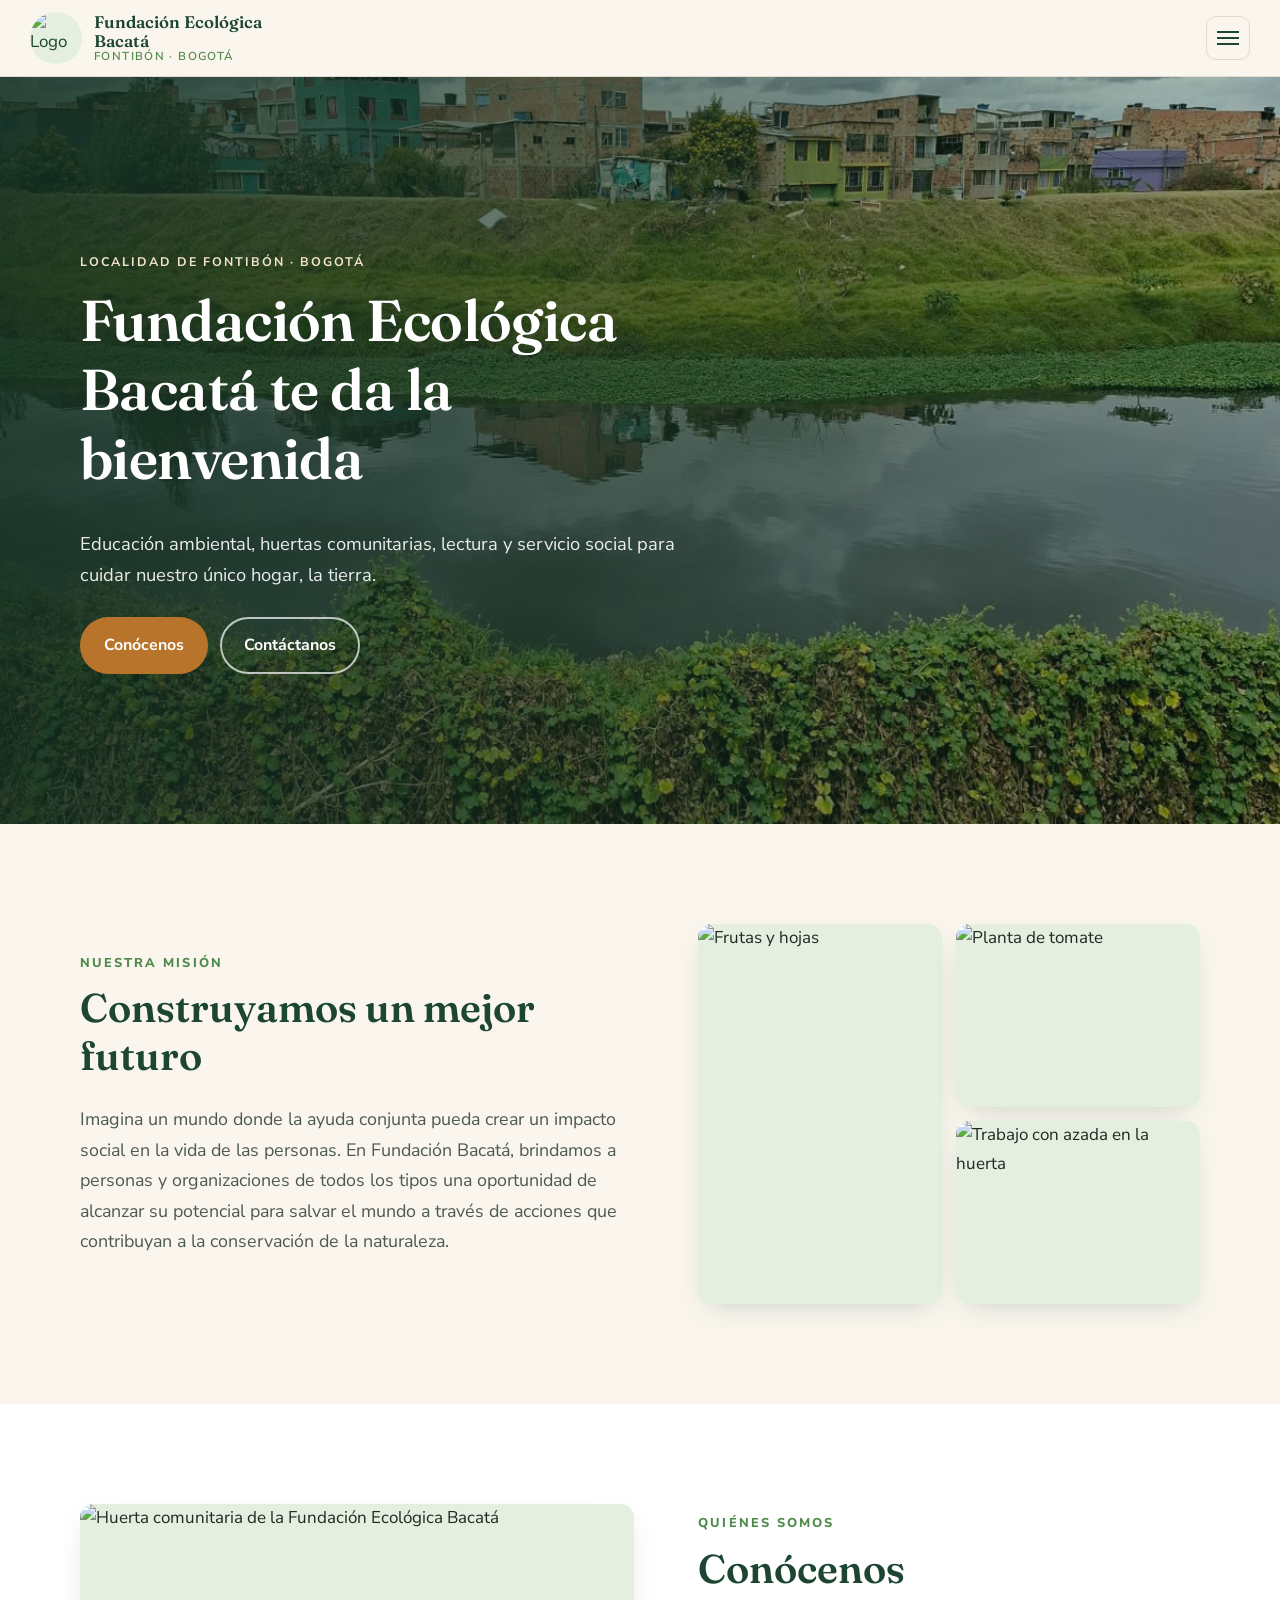
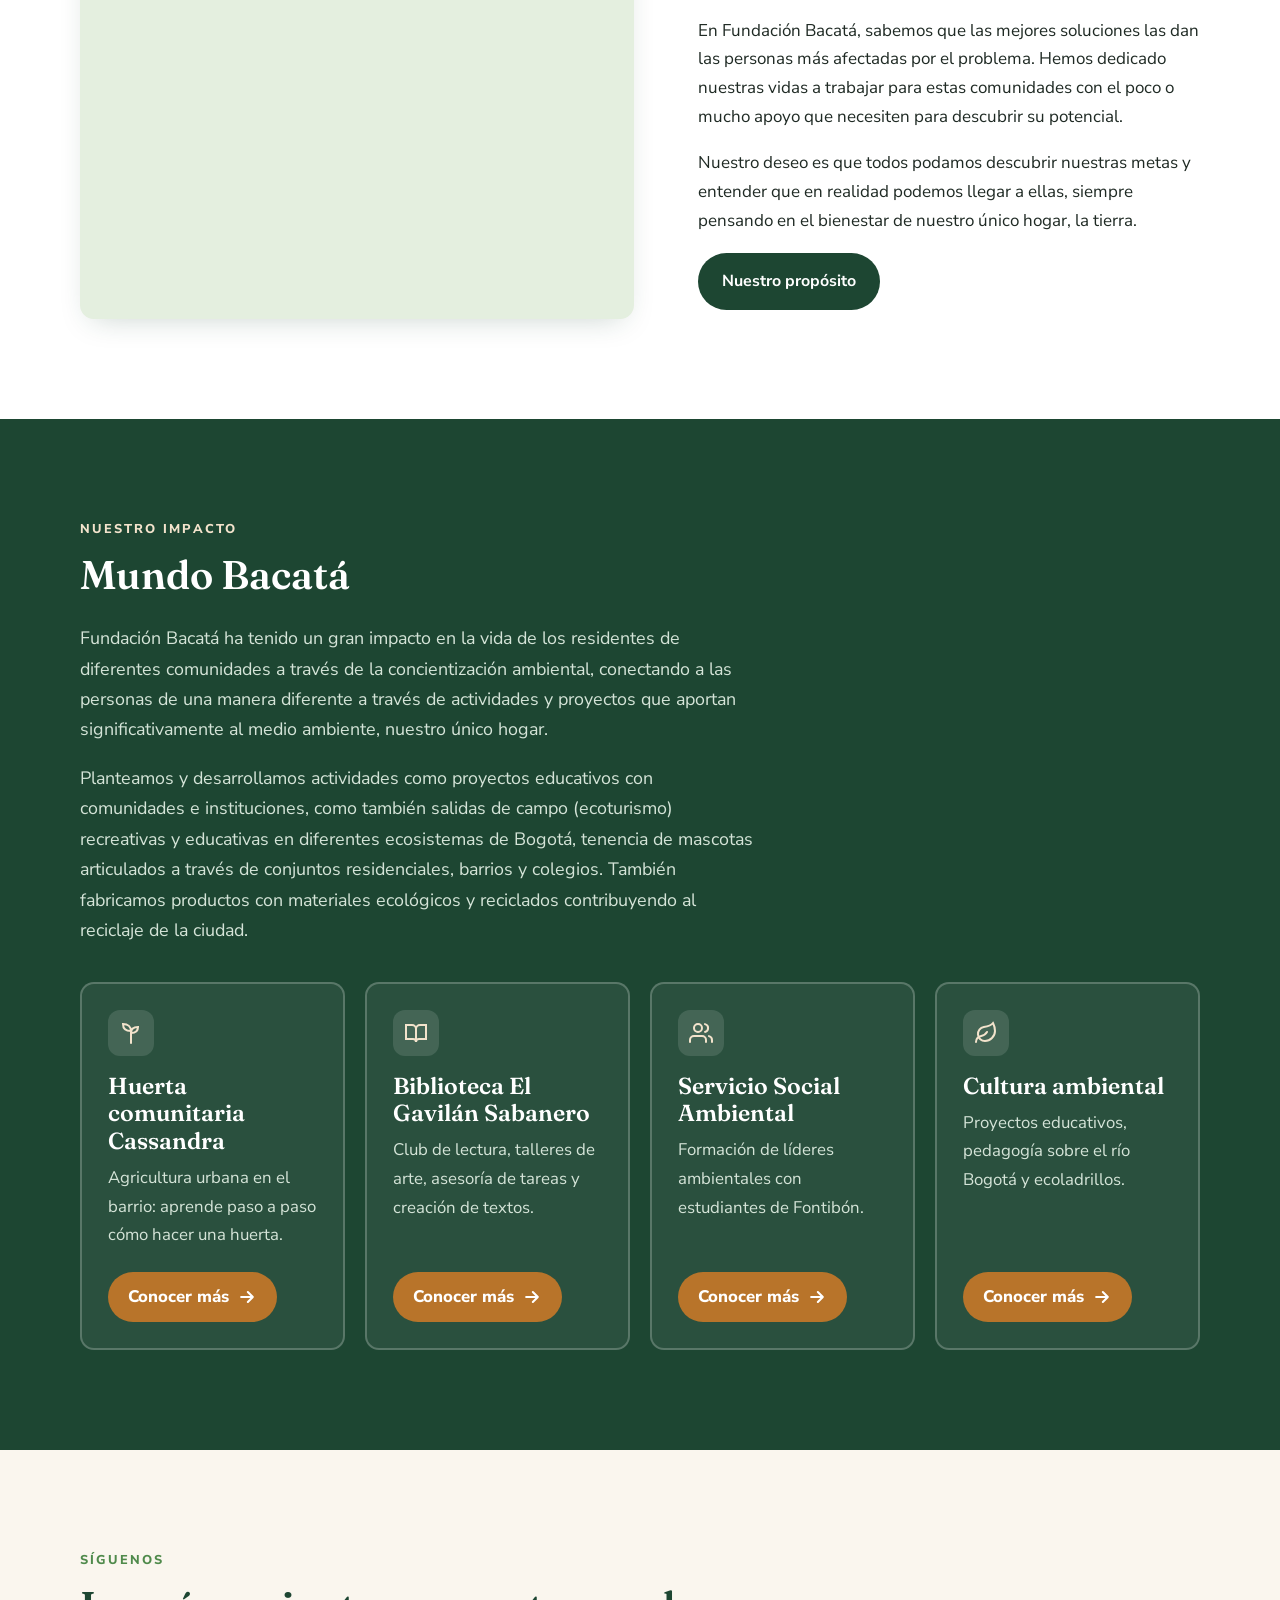
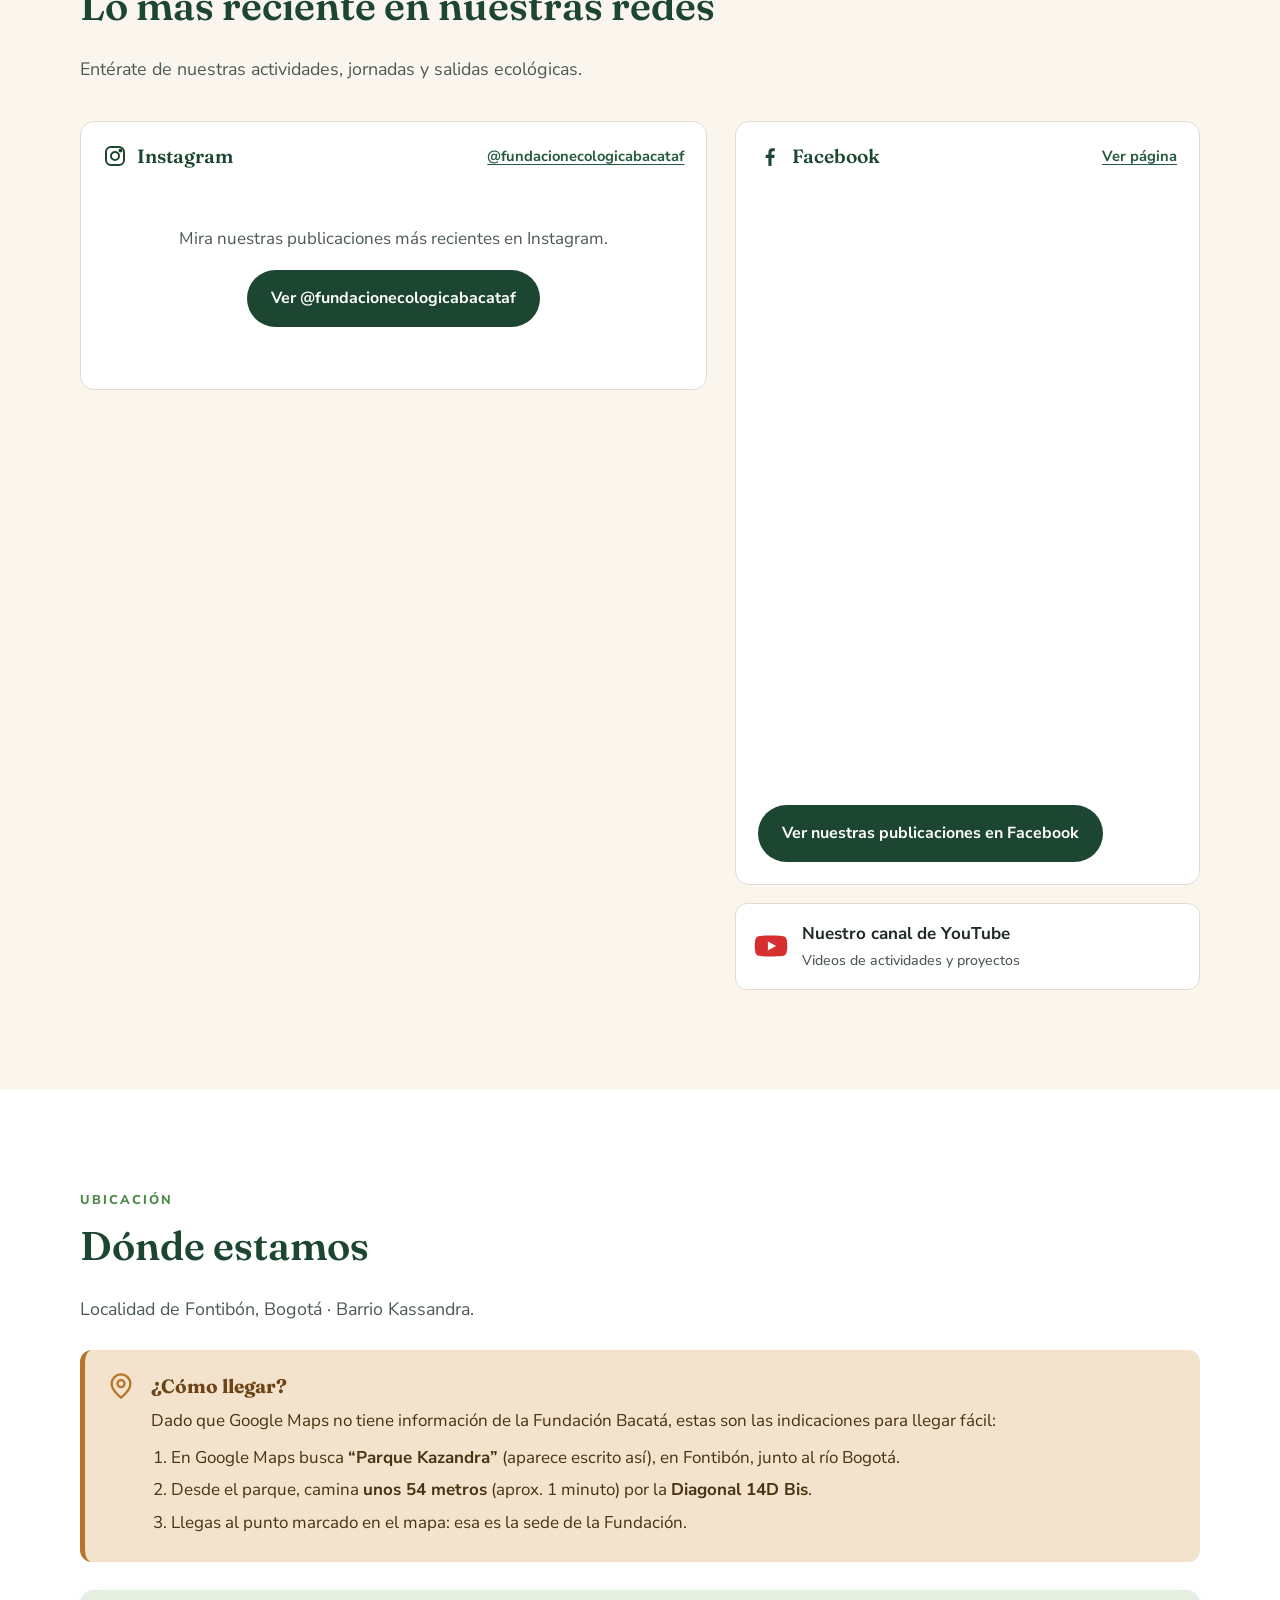
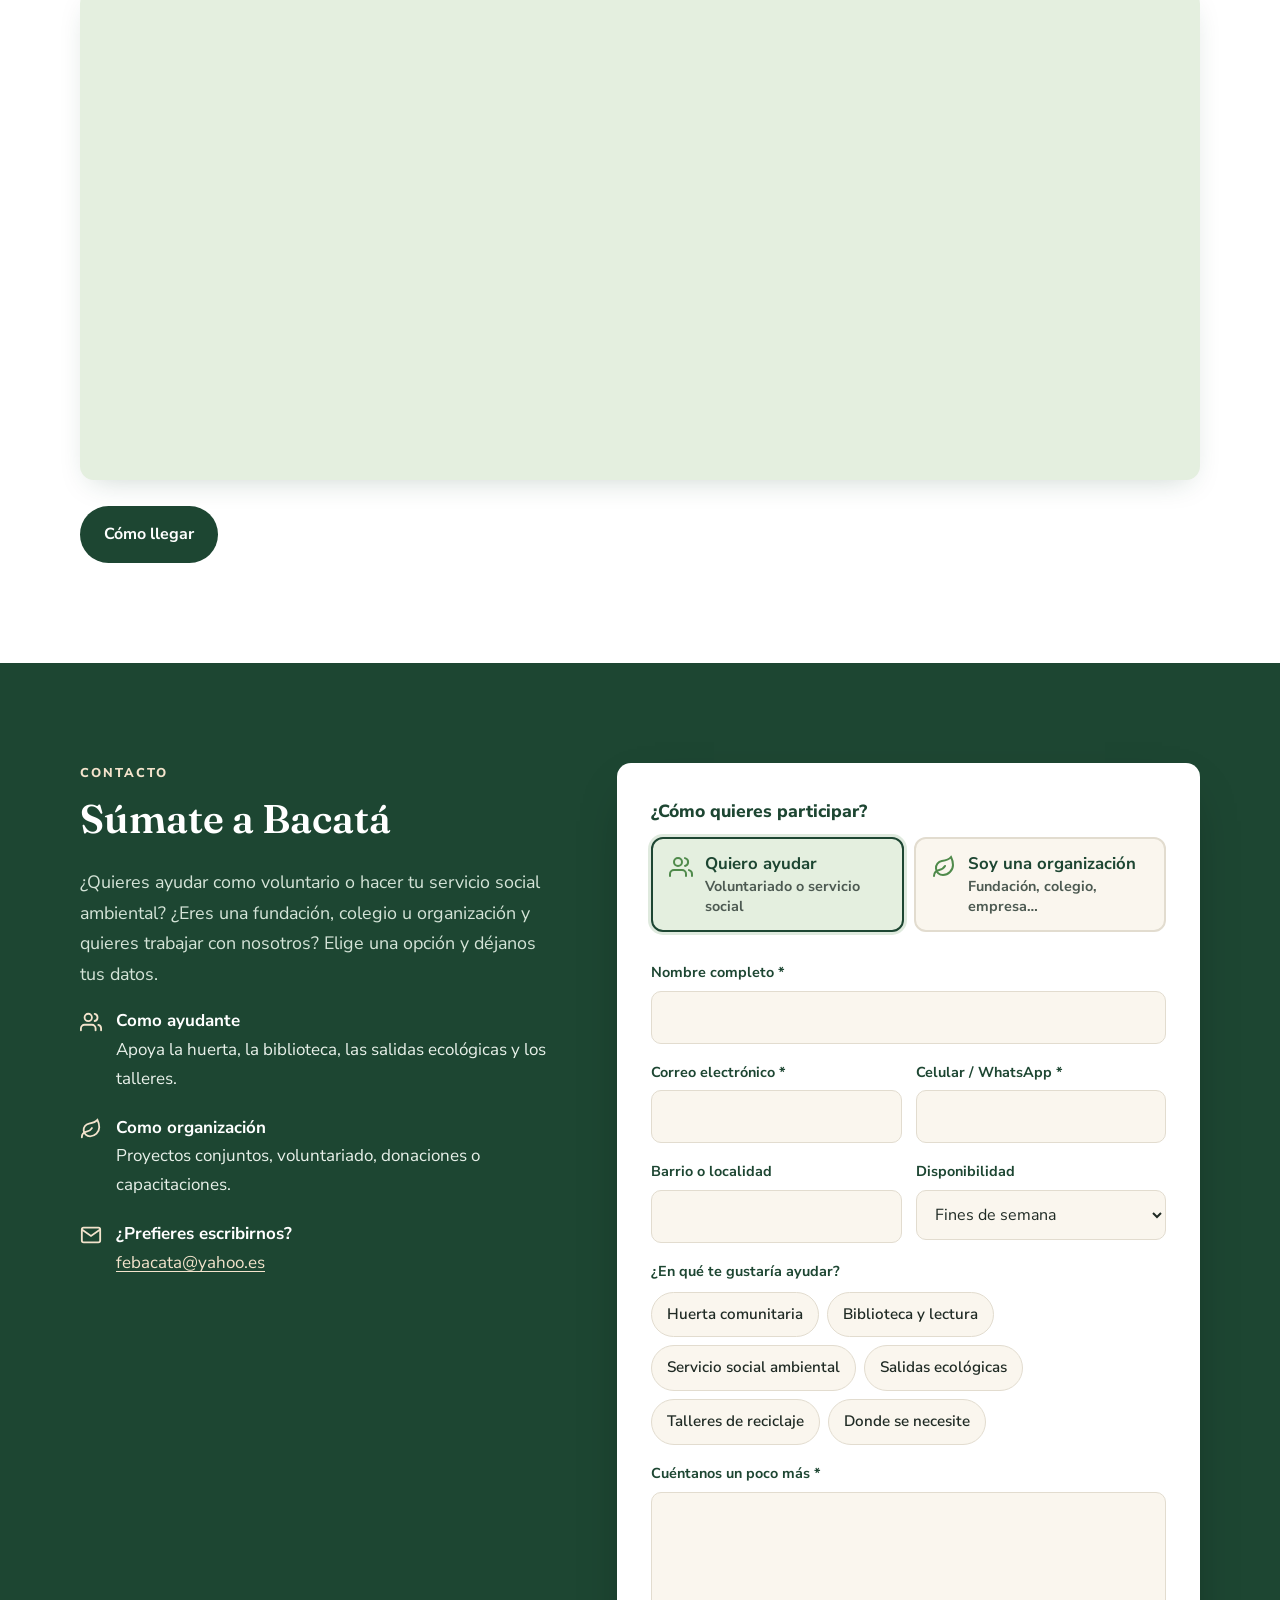
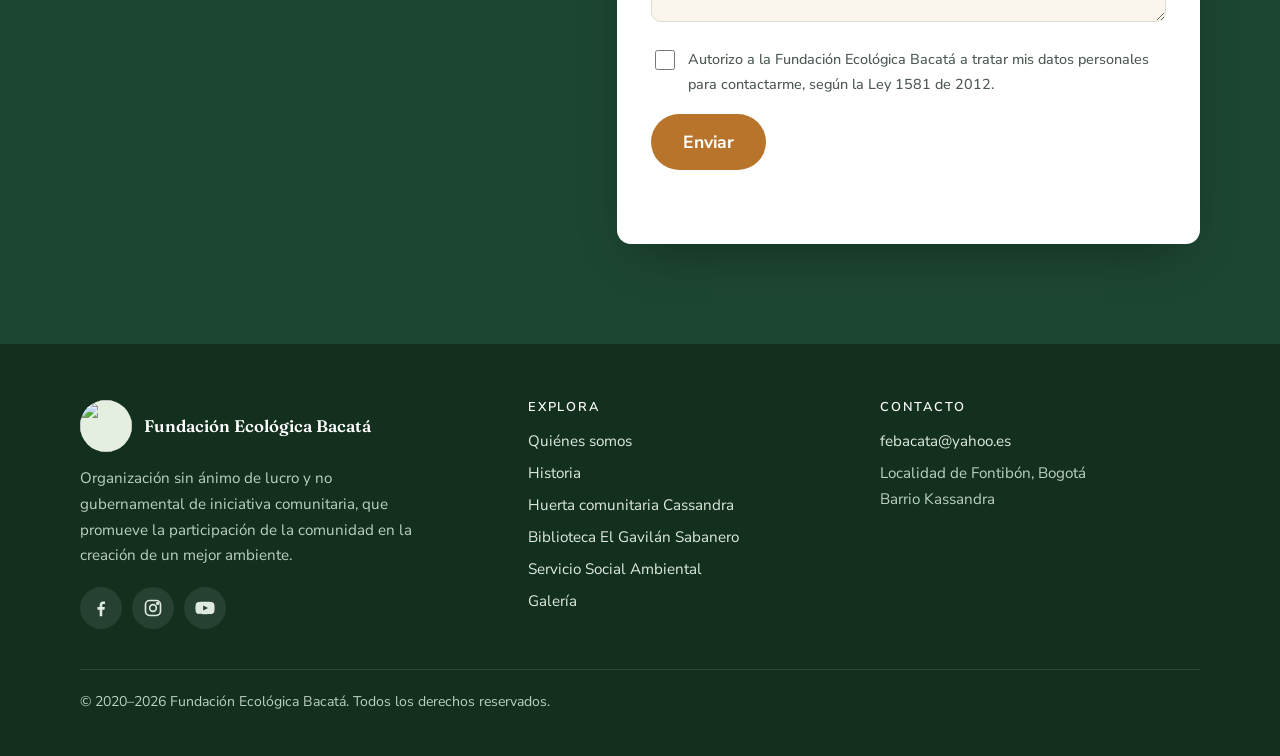
==== commit 579f24e5: "mejorar vista fb" ====
--- a/public/index.html
+++ b/public/index.html
@@ -103,7 +103,7 @@
             <a href="https://www.facebook.com/fundacionecologicabacata.febacata" target="_blank" rel="noopener">Ver página</a>
           </div>
           <div class="fb-marco" id="fb-feed" data-page="https://www.facebook.com/fundacionecologicabacata.febacata"></div>
-          <p class="fb-ayuda">¿No ves las publicaciones? <a href="https://www.facebook.com/fundacionecologicabacata.febacata" target="_blank" rel="noopener">Míralas directamente en Facebook</a>.</p>
+          <a class="btn btn-verde fb-boton" href="https://www.facebook.com/fundacionecologicabacata.febacata" target="_blank" rel="noopener">Ver nuestras publicaciones en Facebook</a>
         </div>
         <a class="yt-card" href="https://www.youtube.com/channel/UCAX23SJzOsQF9qCXDEm4dkg" target="_blank" rel="noopener"><svg viewBox="0 0 24 24" fill="currentColor" aria-hidden="true"><path d="M23 7.2a3 3 0 0 0-2.1-2.1C19 4.6 12 4.6 12 4.6s-7 0-8.9.5A3 3 0 0 0 1 7.2 31 31 0 0 0 .5 12 31 31 0 0 0 1 16.8a3 3 0 0 0 2.1 2.1c1.9.5 8.9.5 8.9.5s7 0 8.9-.5a3 3 0 0 0 2.1-2.1c.4-1.6.5-3.2.5-4.8s-.1-3.2-.5-4.8zM9.8 15.1V8.9L15.6 12l-5.8 3.1z"/></svg><span>Nuestro canal de YouTube<small>Videos de actividades y proyectos</small></span></a>
       </div>
--- a/public/assets/css/styles.css
+++ b/public/assets/css/styles.css
@@ -348,3 +348,31 @@
 .tarjeta:has(.cubrir):hover .ver-mas { background: #9e6222; gap: 12px; }
 .seccion-verde .tarjeta:has(.cubrir) { border-color: rgba(255,255,255,.22); }
 .seccion-verde .tarjeta:has(.cubrir):hover { border-color: var(--tierra-claro); background: rgba(255,255,255,.1); }
+
+/* Formulario Súmate */
+.formulario fieldset { border: 0; margin: 0; padding: 0; min-width: 0; }
+.formulario .pregunta { font-weight: 800; color: var(--bosque); margin: 0 0 10px; font-size: 1.1rem; }
+.selector-tipo { display: grid; grid-template-columns: 1fr 1fr; gap: 10px; margin-bottom: 22px; }
+@media (max-width: 480px) { .selector-tipo { grid-template-columns: 1fr; } }
+.selector-tipo label { position: relative; cursor: pointer; }
+.selector-tipo input { position: absolute; opacity: 0; pointer-events: none; width: 1px !important; height: 1px !important; min-height: 0 !important; padding: 0 !important; left: 0; top: 0; }
+.selector-tipo span { display: block; height: 100%; padding: 14px 16px 14px 52px; border: 2px solid var(--borde); border-radius: 12px; background: var(--crema); transition: .15s; position: relative; }
+.selector-tipo svg { position: absolute; left: 16px; top: 16px; width: 24px; height: 24px; color: var(--hoja); }
+.selector-tipo strong { display: block; color: var(--bosque); font-size: 1.05rem; line-height: 1.3; margin-bottom: 2px; }
+.selector-tipo small { display: block; color: var(--tinta-suave); font-size: .9rem; line-height: 1.35; }
+.selector-tipo label:hover span { border-color: var(--hoja); }
+.selector-tipo input:checked + span { border-color: var(--bosque); background: var(--hoja-claro); box-shadow: 0 0 0 3px rgba(79,138,75,.18); }
+.selector-tipo input:focus-visible + span { outline: 3px solid var(--tierra); outline-offset: 2px; }
+.formulario select { width: 100%; padding: 12px 14px; border: 1.5px solid var(--borde); border-radius: 10px; font: inherit; font-size: 1rem; background: var(--crema); color: var(--tinta); }
+.formulario select:focus { outline: none; border-color: var(--hoja); background: #fff; box-shadow: 0 0 0 4px var(--hoja-claro); }
+.formulario input:not([type=checkbox]):not([type=radio]), .formulario select { min-height: 50px; }
+.etiqueta-campo { display: block; font-weight: 700; font-size: .9rem; margin-bottom: 8px; color: var(--bosque); }
+.chips { display: flex; flex-wrap: wrap; gap: 8px; }
+.chips label { margin: 0; cursor: pointer; position: relative; }
+.chips input { position: absolute; opacity: 0; pointer-events: none; width: 1px !important; height: 1px !important; min-height: 0 !important; padding: 0 !important; left: 0; top: 0; }
+.chips span { display: inline-block; padding: 9px 15px; border-radius: 999px; border: 1.5px solid var(--borde); background: var(--crema); font-weight: 600; font-size: .95rem; color: var(--tinta); transition: .15s; }
+.chips input:checked + span { background: var(--bosque); border-color: var(--bosque); color: #fff; }
+.chips input:focus-visible + span { outline: 3px solid var(--tierra); outline-offset: 2px; }
+.autorizo { display: flex !important; gap: 10px; align-items: flex-start; font-weight: 500 !important; font-size: .9rem !important; color: var(--tinta-suave) !important; margin: 4px 0 18px !important; cursor: pointer; }
+.autorizo input { width: 20px; height: 20px; margin-top: 3px; flex: none; accent-color: var(--bosque); }
+.formulario .btn-primario { font-size: 1.1rem; padding: 14px 30px; }
